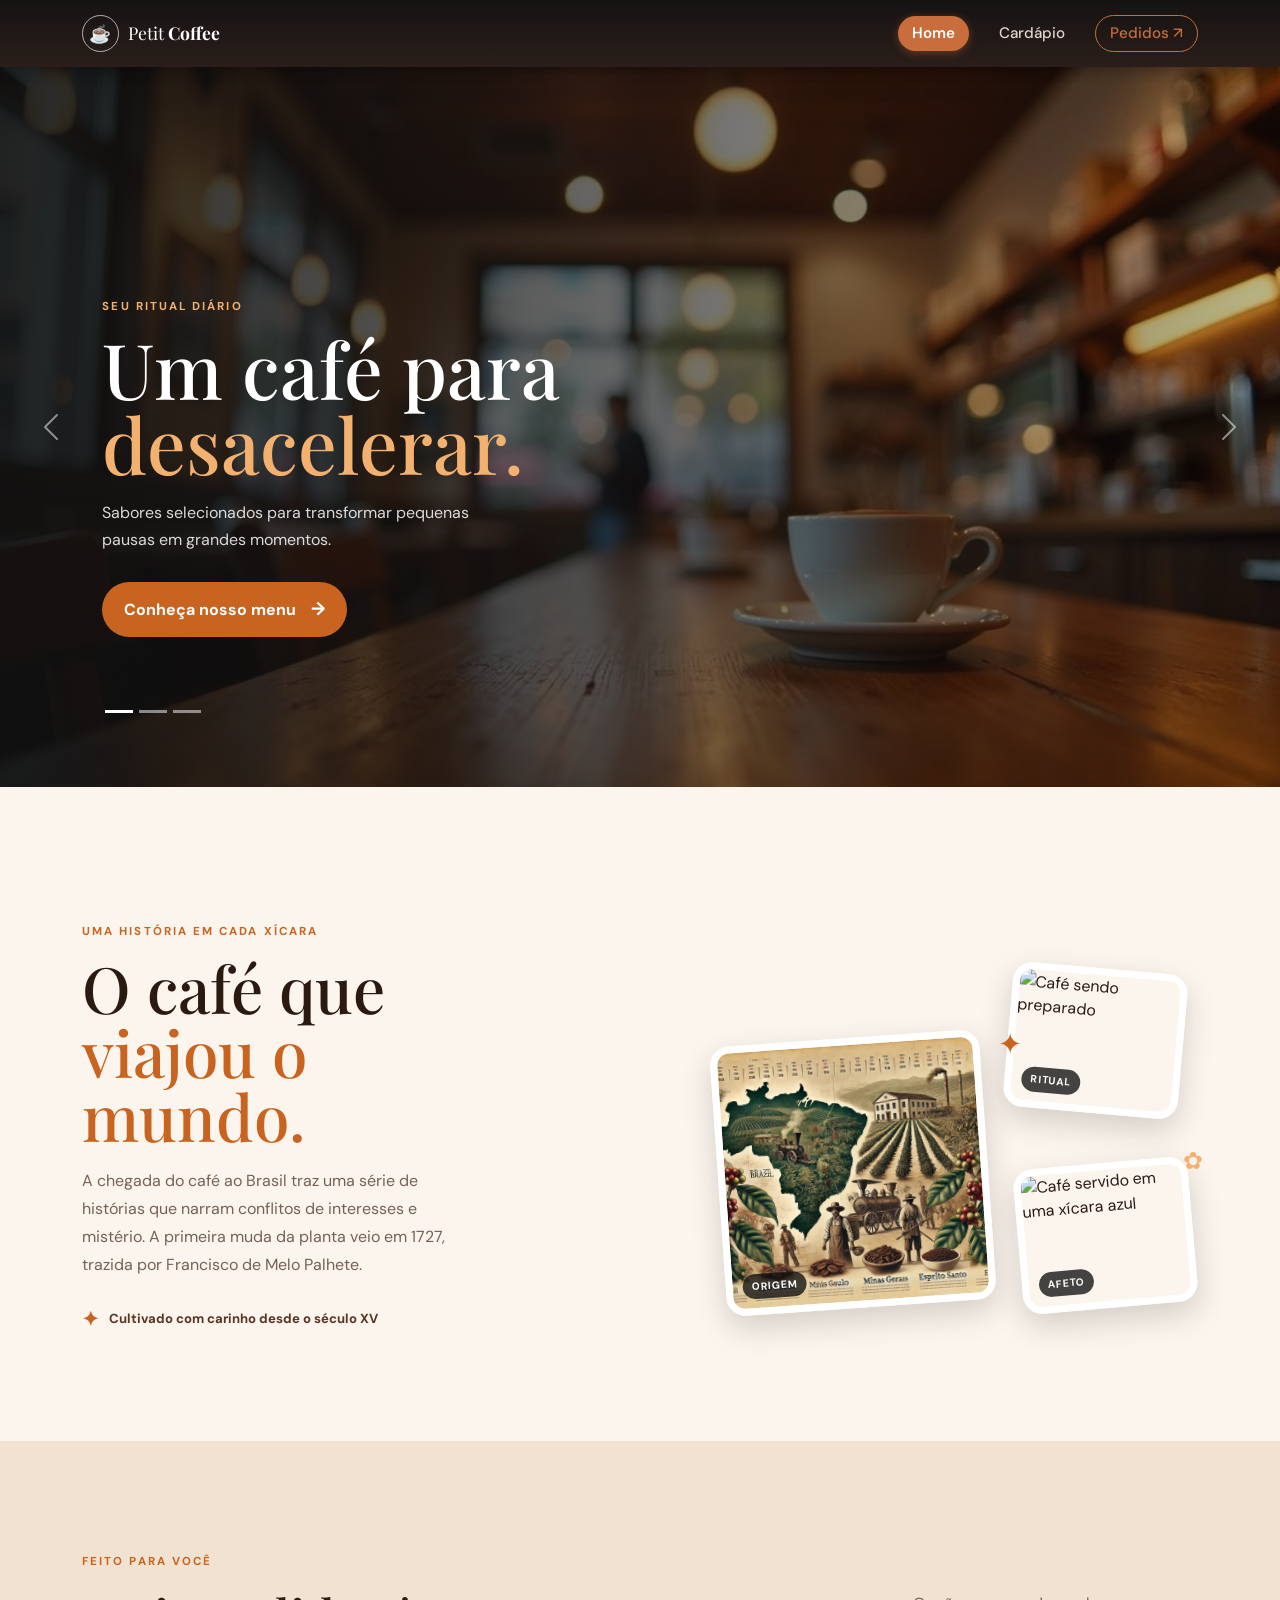
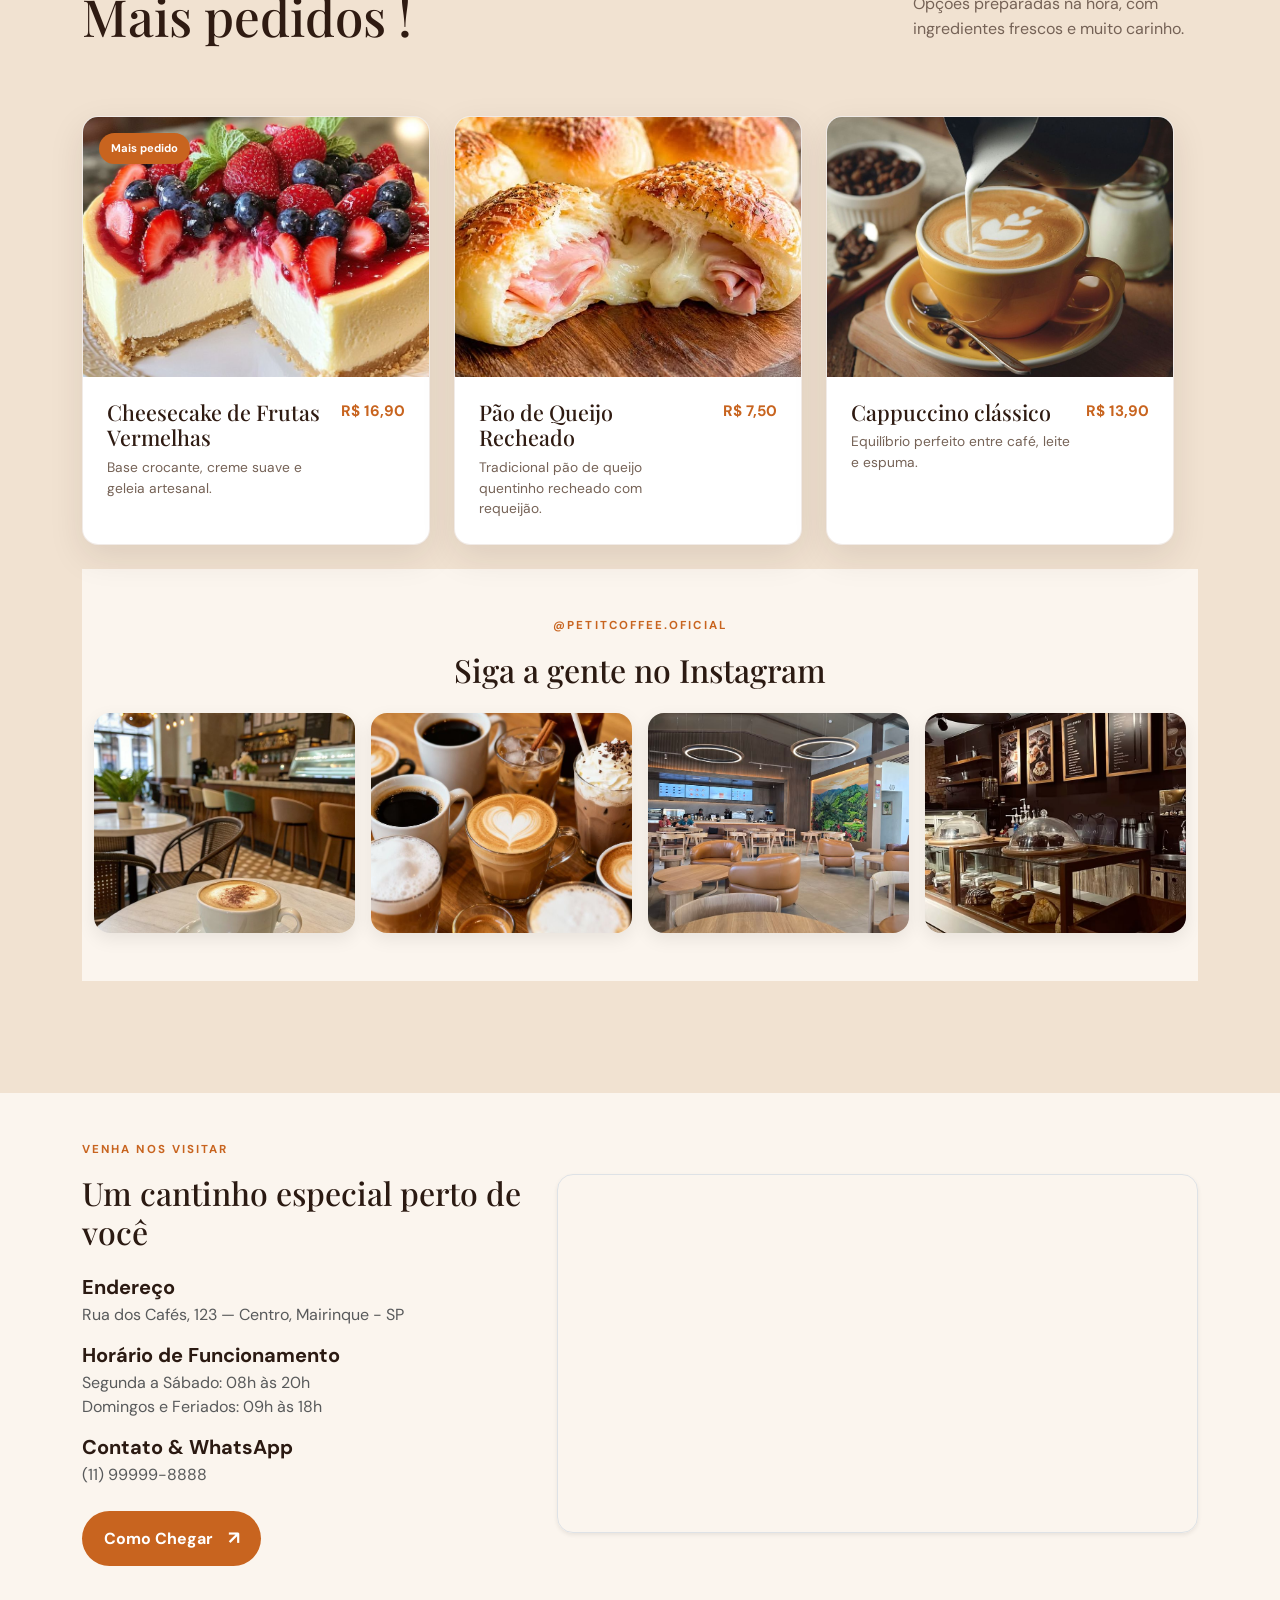
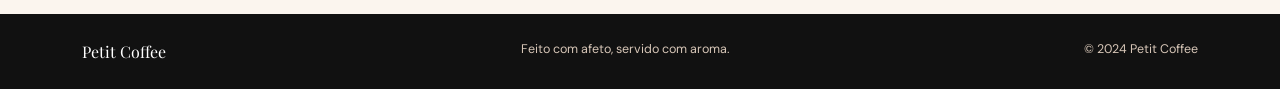
==== src/main/resources/index.html @ 8c077f38 "Initial commit" ====
<!DOCTYPE html>
<html lang="pt-BR">

<head>
    <meta charset="UTF-8">
    <meta name="viewport" content="width=device-width, initial-scale=1.0">
    <meta name="description"
        content="Petit Coffee: cafés especiais, doces artesanais e momentos que aquecem o coração.">
    <title>Petit Coffee</title>

    <link rel="preconnect" href="https://fonts.googleapis.com">
    <link rel="preconnect" href="https://fonts.gstatic.com" crossorigin>
    <link
        href="https://fonts.googleapis.com/css2?family=DM+Sans:wght@400;500;600;700&family=Playfair+Display:wght@600;700&display=swap"
        rel="stylesheet">
    <link href="https://cdn.jsdelivr.net/npm/bootstrap@5.3.8/dist/css/bootstrap.min.css" rel="stylesheet"
        integrity="sha384-sRIl4kxILFvY47J16cr9ZwB07vP4J8+LH7qKQnuqkuIAvNWLzeN8tE5YBujZqJLB" crossorigin="anonymous">
    <link rel="stylesheet" href="./static/css/style.css">
    <link rel="stylesheet" href="./static/css/pedido.css">
</head>

<body>
    <header class="site-header">
        <header class="site-header">
            <nav class="navbar custom-nav" aria-label="Navegação principal">
                <div class="container d-flex align-items-center justify-content-between">
                    <a class="navbar-brand" href="./index.html" aria-label="Petit Coffee - início">
                        <span class="brand-mark">☕</span>
                        <span>Petit <strong>Coffee</strong></span>
                    </a>

                    <ul class="nav-menu d-flex align-items-center gap-2 gap-md-3 mb-0 p-0">
                        <li class="nav-item">
                            <a class="nav-link nav-btn active" href="./index.html">Home</a>
                        </li>
                        <li class="nav-item">
                            <a class="nav-link nav-btn" href="./cardapio.html">Cardápio</a>
                        </li>
                        <li class="nav-item">
                            <a class="nav-link nav-btn order-btn" href="./pedido.html">Pedidos <span
                                    aria-hidden="true">↗</span></a>
                        </li>
                    </ul>
                </div>
            </nav>
        </header>

    </header>
    <div class="collapse navbar-collapse" id="menuPrincipal">
        <ul class="navbar-nav ms-auto align-items-lg-center gap-lg-4">
            <li class="nav-item"><a class="nav-link active" href="#home">Home</a></li>
            <li class="nav-item"><a class="nav-link" href="#produtos">Produtos</a></li>
            <li class="nav-item"><a class="nav-link order-link" href="#pedidos">Pedidos <span
                        aria-hidden="true">↗</span></a></li>
        </ul>
    </div>
    </div>
    </nav>
    </header>


    <main id="home">
        <section class="hero-section" aria-label="Destaques da cafeteria">
            <div id="carouselExampleCaptions" class="carousel slide" data-bs-ride="carousel">
                <div class="carousel-indicators">
                    <button type="button" data-bs-target="#carouselExampleCaptions" data-bs-slide-to="0" class="active"
                        aria-current="true" aria-label="Slide 1"></button>
                    <button type="button" data-bs-target="#carouselExampleCaptions" data-bs-slide-to="1"
                        aria-label="Slide 2"></button>
                    <button type="button" data-bs-target="#carouselExampleCaptions" data-bs-slide-to="2"
                        aria-label="Slide 3"></button>
                </div>
                <div class="carousel-inner">
                    <div class="carousel-item active">
                        <img src="./static/img/cafeteriaa.jpg" class="d-block w-100"
                            alt="Xícara de café sobre uma mesa de madeira">
                        <div class="carousel-caption">
                            <span class="eyebrow">Seu ritual diário</span>
                            <h1>Um café para<br><em>desacelerar.</em></h1>
                            <p>Sabores selecionados para transformar pequenas pausas em grandes momentos.</p>
                            <a href="#produtos" class="btn btn-coffee">Conheça nosso menu <span>→</span></a>
                        </div>
                    </div>
                    <div class="carousel-item">
                        <img src="./static/img/caferia3.jpg" class="d-block w-100"
                            alt="Grãos de café torrados em uma colher">
                        <div class="carousel-caption">
                            <span class="eyebrow">Do grão à xícara</span>
                            <h2>A origem faz<br><em>toda diferença.</em></h2>
                            <p>Grãos especiais torrados com cuidado para revelar aromas e sabores únicos.</p>
                        </div>
                    </div>
                    <div class="carousel-item">
                        <img src="./static/img/wo.jpg" class="d-block w-100"
                            alt="Interior aconchegante de uma cafeteria">
                        <div class="carousel-caption">
                            <span class="eyebrow">Um lugar para ficar</span>
                            <h2>Encontre seu<br><em>novo cantinho.</em></h2>
                            <p>Ambiente acolhedor, café quentinho e boas conversas esperando por você.</p>
                        </div>
                    </div>
                </div>
                <button class="carousel-control-prev" type="button" data-bs-target="#carouselExampleCaptions"
                    data-bs-slide="prev">
                    <span class="carousel-control-prev-icon" aria-hidden="true"></span><span
                        class="visually-hidden">Anterior</span>
                </button>
                <button class="carousel-control-next" type="button" data-bs-target="#carouselExampleCaptions"
                    data-bs-slide="next">
                    <span class="carousel-control-next-icon" aria-hidden="true"></span><span
                        class="visually-hidden">Próximo</span>
                </button>
            </div><br>
        </section>
        <section class="coffee-history" aria-labelledby="history-title">
            <div class="container history-layout">
                <div class="history-copy">
                    <span class="eyebrow brown">Uma história em cada xícara</span>
                    <h2 id="history-title">O café que<br><em>viajou o mundo.</em></h2>
                    <p>
                        A chegada do café ao Brasil traz uma série de histórias que narram conflitos de interesses e
                        mistério. A primeira muda da planta veio em 1727, trazida por Francisco de Melo Palhete.
                    </p>
                    <p class="history-note"><span>✦</span> Cultivado com carinho desde o século XV</p>
                </div>

                <div class="history-gallery" aria-label="Galeria da história do café">
                    <div class="story-photo photo-large">
                        <img src="./static/img/origem.jpg""
                    alt=" Grãos de café e uma xícara" loading="lazy">
                        <span>origem</span>
                    </div>

                    <div class="story-photo photo-small photo-top">
                        <img src="https://images.unsplash.com/photo-1442512595331-e89e73853f31?auto=format&fit=crop&w=500&q=85"
                            alt="Café sendo preparado" loading="lazy">
                        <span>ritual</span>
                    </div>

                    <div class="story-photo photo-small photo-bottom">
                        <img src="https://images.unsplash.com/photo-1509785307050-d4066910ec1e?auto=format&fit=crop&w=500&q=85"
                            alt="Café servido em uma xícara azul" loading="lazy">
                        <span>afeto</span>
                    </div>

                    <span class="gallery-sparkle sparkle-one">✦</span>
                    <span class="gallery-sparkle sparkle-two">✿</span>
                </div>
            </div>
        </section>
        <section class="products-section" id="produtos">
            <div class="container">
                <div class="section-heading">
                    <div><span class="eyebrow brown">Feito para você</span>
                        <h2>Mais pedidos !</h2>
                    </div>
                    <p>Opções preparadas na hora, com ingredientes frescos e muito carinho.</p>
                </div>
                <div class="row g-4">
                    <div class="row g-4">
                        <div class="col-md-4">
                            <article class="coffee-card">
                                <div class="card-image">
                                    <img src="./static/img/Cheesecake de Frutas Vermelhas.jpg"
                                        alt="Cheesecake de Frutas Vermelhas" loading="lazy">
                                    <span class="card-tag">Mais pedido</span>
                                </div>
                                <div class="card-content">
                                    <div>
                                        <h3>Cheesecake de Frutas Vermelhas
                                        </h3>
                                        <p>Base crocante, creme suave e geleia artesanal.</p>
                                    </div>
                                    <strong>R$ 16,90</strong>
                                </div>
                            </article>
                        </div>

                        <div class="col-md-4">
                            <article class="coffee-card">
                                <div class="card-image">
                                    <img src="./static/img/Pão de Queijo Recheado.jpg"
                                        alt="Pão de Queijo Recheado" loading="lazy">
                                </div>
                                <div class="card-content">
                                    <div>
                                        <h3>Pão de Queijo Recheado</h3>
                                        <p>Tradicional pão de queijo quentinho recheado com requeijão.</p>
                                    </div>
                                    <strong>R$ 7,50</strong>
                                </div>
                            </article>
                        </div>

                        <div class="col-md-4">
                            <article class="coffee-card">
                                <div class="card-image">
                                    <img src="./static/img/Latte Petit.jpg" 
                                    alt="Cappuccino com espuma e canela"
                                        loading="lazy">
                                </div>
                                <div class="card-content">
                                    <div>
                                        <h3>Cappuccino clássico</h3>
                                        <p>Equilíbrio perfeito entre café, leite e espuma.</p>
                                    </div>
                                    <strong>R$ 13,90</strong>
                                </div>
                            </article>
                        </div>
                    </div>
                </div><br>

                <section class="insta-gallery py-5">
                    <div class="container text-center">
                        <span class="eyebrow brown">@petitcoffee.oficial</span>
                        <h2 class="mb-4">Siga a gente no Instagram</h2>

                        <div class="row g-3">
                            <div class="col-6 col-md-3">
                                <div class="insta-item">
                                    <img src="./static/img/oi.jpg" alt="Instagram 1" class="img-fluid rounded-3">
                                </div>
                            </div>
                            <div class="col-6 col-md-3">
                                <div class="insta-item">
                                    <img src="./static/img/iio.jpg" alt="Instagram 2" class="img-fluid rounded-3">
                                </div>
                            </div>
                            <div class="col-6 col-md-3">
                                <div class="insta-item">
                                    <img src="./static/img/iiio.jpg" alt="Instagram 3" class="img-fluid rounded-3">
                                </div>
                            </div>
                            <div class="col-6 col-md-3">
                                <div class="insta-item">
                                    <img src="./static/img/ia.jpg" alt="Instagram 4" class="img-fluid rounded-3">
                                </div>
                            </div>
                        </div>
                    </div>
                </section>
            </div>
            </div>
        </section>
        <section class="info-location-section py-5">
            <div class="container">
                <div class="row align-items-center g-4">
                    <div class="col-lg-5">
                        <span class="eyebrow brown">Venha nos visitar</span>
                        <h2 class="mb-4">Um cantinho especial perto de você</h2>

                        <div class="info-item mb-3">
                            <h5 class="mb-1"><strong>Endereço</strong></h5>
                            <p class="text-muted mb-0">Rua dos Cafés, 123 — Centro, Mairinque - SP</p>
                        </div>

                        <div class="info-item mb-3">
                            <h5 class="mb-1"><strong>Horário de Funcionamento</strong></h5>
                            <p class="text-muted mb-0">Segunda a Sábado: 08h às 20h<br>Domingos e Feriados: 09h às 18h
                            </p>
                        </div>

                        <div class="info-item mb-4">
                            <h5 class="mb-1"><strong> Contato & WhatsApp</strong></h5>
                            <p class="text-muted mb-0">(11) 99999-8888</p>
                        </div>

                        <a href="https://maps.google.com" target="_blank" class="btn btn-coffee">Como Chegar
                            <span>↗</span></a>
                    </div>

                    <div class="col-lg-7">
                        <div class="map-container rounded-4 overflow-hidden shadow-sm border">
                            <iframe
                                src="https://www.google.com/maps/embed?pb=!1m18!1m12!1m3!1d3657.075426745912!2d-46.65342658448208!3d-23.565734384681143!2m3!1f0!2f0!3f0!3m2!1i1024!2i768!4f13.1!3m3!1m2!1s0x0%3A0x0!2zMjPCsDMzJzU2LjYiUyA0NsKwMzknMDQuNCJX!5e0!3m2!1spt-BR!2sbr!4v1620000000000!5m2!1spt-BR!2sbr"
                                width="100%" height="350" style="border:0;" allowfullscreen="" loading="lazy">
                            </iframe>
                        </div>
                    </div>
                </div>
            </div>
        </section>
        </div>
        </div>
        </section>
        </div>

        </div>
        </section>
    </main>

    <footer class="site-footer">
        <div class="container"><span class="brand-footer">Petit Coffee</span><span>Feito com afeto, servido com
                aroma.</span><span>© 2024 Petit Coffee</span></div>
    </footer>
    <script src="https://cdn.jsdelivr.net/npm/bootstrap@5.3.8/dist/js/bootstrap.bundle.min.js"
        integrity="sha384-FKyoEForCGlyvwx9Hj09JcYn3nv7wiPVlz7YYwJrWVcXK/BmnVDxM+D2scQbITxI"
        crossorigin="anonymous"></script>
</body>

</html>


<link href="https://cdn.jsdelivr.net/npm/bootstrap@5.3.8/dist/css/bootstrap.min.css" rel="stylesheet"
    integrity="sha384-sRIl4kxILFvY47J16cr9ZwB07vP4J8+LH7qKQnuqkuIAvNWLzeN8tE5YBujZqJLB" crossorigin="anonymous">
<link rel="stylesheet" href="./static/css/style.css">
</head>
</body>

</html>
---- src/main/resources/static/css/style.css ----
:root {
    --brown-950: #21130d;
    --brown-900: #2f1b12;
    --brown-700: #5a3423;
    --brown-500: #8a5a3b;
    --orange-600: #c8641f;
    --orange-500: #df7b2f;
    --orange-300: #f3b16f;
    --beige-100: #fbf5ee;
    --beige-200: #f1e2d1;
    --white: #ffffff;
    --black: #111111;
    --text: #2b1a12;
    --muted: #756256;
}

* { box-sizing: border-box; }
html { scroll-behavior: smooth; }
body { margin: 0; color: var(--text); background: var(--beige-100); font-family: 'DM Sans', sans-serif; }
.site-header { position: absolute; z-index: 10; top: 0; width: 100%; color: var(--white); background: linear-gradient(180deg, rgba(17,17,17,.86), transparent); }
.navbar { padding: 1.25rem 0; }
.navbar-brand { display: flex; align-items: center; gap: .55rem; color: var(--white); font-family: 'Playfair Display', serif; font-size: 1.45rem; text-decoration: none; }
.navbar-brand:hover, .nav-link:hover { color: var(--orange-300); }
.brand-mark { display: grid; place-items: center; width: 2.3rem; height: 2.3rem; border: 1px solid rgba(255,255,255,.65); border-radius: 50%; font-size: 1.1rem; }
.nav-link { color: rgba(255,255,255,.88); font-size: .9rem; font-weight: 600; }
.nav-link.active { color: var(--white); }
.order-link { padding: .65rem 1.15rem !important; border: 1px solid rgba(255,255,255,.7); border-radius: 2rem; }
.order-link:hover { color: var(--white); background: var(--orange-600); border-color: var(--orange-600); }
.navbar-toggler { border-color: rgba(255,255,255,.7); }
.navbar-toggler-icon { filter: invert(1); }

.carousel-item { position: relative; height: min(720px, 88vh); min-height: 570px; overflow: hidden; background: var(--brown-950); }
.carousel-item img, .carousel-video { width: 100%; height: 100%; object-fit: cover; opacity: .7; }
.carousel-video { position: absolute; inset: 0; filter: saturate(.8) contrast(1.08); }
.carousel-item::after { content: ''; position: absolute; z-index: 1; inset: 0; pointer-events: none; background: linear-gradient(90deg, rgba(17,17,17,.88), rgba(17,17,17,.42) 55%, transparent); }
.carousel-caption { z-index: 2; right: auto; bottom: 18%; left: max(8%, calc((100% - 1140px)/2)); max-width: 550px; text-align: left; }
.eyebrow { display: block; margin-bottom: 1rem; color: var(--orange-300); font-size: .72rem; font-weight: 700; letter-spacing: .18em; text-transform: uppercase; }
.eyebrow.brown { color: var(--orange-600); }
h1, h2, h3 { font-family: 'Playfair Display', serif; }
h1, .carousel-caption h2 { margin-bottom: 1.1rem; font-size: clamp(3rem, 6vw, 5.3rem); line-height: .98; }
em { color: var(--orange-300); font-style: normal; }
.carousel-caption p { max-width: 390px; margin-bottom: 1.8rem; color: rgba(255,255,255,.84); font-size: 1rem; line-height: 1.7; }
.btn-coffee, .btn-light { padding: .85rem 1.35rem; border-radius: 2rem; font-weight: 700; }
.btn-coffee { color: var(--white); background: var(--orange-600); border: 0; }
.btn-coffee:hover { color: var(--white); background: var(--brown-700); }
.btn span { margin-left: .7rem; font-size: 1.15rem; }
.carousel-control-prev, .carousel-control-next { z-index: 3; width: 8%; }
.carousel-indicators { z-index: 3; justify-content: flex-start; left: max(8%, calc((100% - 1140px)/2)); bottom: 8%; margin-left: 0; }
.carousel-indicators [data-bs-target] { width: 28px; height: 3px; border: 0; background: var(--white); }

.coffee-history { padding: 7rem 0 5.5rem; color: var(--text); background: var(--beige-100); overflow: hidden; }
.history-layout { display: flex; align-items: center; justify-content: space-between; gap: 5rem; }
.history-copy { max-width: 460px; }
.history-copy h2 { margin: 0 0 1.2rem; font-size: clamp(2.6rem, 5vw, 4.2rem); line-height: 1; }
.history-copy em { color: var(--orange-600); }
.history-copy p { max-width: 400px; color: var(--muted); line-height: 1.75; }
.history-note { display: flex; align-items: center; gap: .6rem; margin-top: 1.4rem !important; color: var(--brown-700) !important; font-size: .82rem; font-weight: 700; }
.history-note span { color: var(--orange-600); font-size: 1.25rem; }
.history-gallery { position: relative; width: 480px; height: 340px; flex: 0 0 480px; }
.story-photo { position: absolute; overflow: hidden; border: 7px solid var(--white); border-radius: 1.2rem; box-shadow: 0 12px 30px rgba(47,27,18,.18); }
.story-photo img { width: 100%; height: 100%; object-fit: cover; transition: transform .4s; }
.story-photo:hover img { transform: scale(1.08); }
.photo-large { left: 0; bottom: 0; width: 270px; height: 270px; transform: rotate(-4deg); }
.photo-small { width: 175px; height: 145px; }
.photo-top { right: 15px; top: 0; transform: rotate(5deg); }
.photo-bottom { right: 5px; bottom: 0; transform: rotate(-5deg); }
.story-photo span { position: absolute; bottom: 9px; left: 10px; padding: .28rem .55rem; color: var(--white); background: rgba(17,17,17,.78); border-radius: 1rem; font-size: .65rem; font-weight: 700; letter-spacing: .08em; text-transform: uppercase; }
.gallery-sparkle { position: absolute; color: var(--orange-600); font-size: 1.8rem; }
.sparkle-one { top: 55px; left: 280px; }.sparkle-two { right: -5px; top: 175px; color: var(--orange-300); font-size: 1.5rem; }

.products-section { padding: 7rem 0; background: var(--beige-200); }
.section-heading { display: flex; align-items: end; justify-content: space-between; gap: 2rem; margin-bottom: 2.8rem; }
.section-heading h2 { margin: 0; color: var(--brown-900); font-size: clamp(2.3rem, 4vw, 3.7rem); }
.section-heading p { max-width: 285px; margin: 0 0 .35rem; color: var(--muted); line-height: 1.6; }
.coffee-card { overflow: hidden; height: 100%; background: var(--white); border: 1px solid rgba(138,90,59,.12); border-radius: 1rem; box-shadow: 0 12px 35px rgba(47,27,18,.1); transition: transform .3s, box-shadow .3s; }
.coffee-card:hover { transform: translateY(-7px); box-shadow: 0 18px 42px rgba(47,27,18,.2); }
.card-image { position: relative; height: 260px; overflow: hidden; }.card-image img { width: 100%; height: 100%; object-fit: cover; transition: transform .5s; }.coffee-card:hover .card-image img { transform: scale(1.06); }
.card-tag { position: absolute; top: 1rem; left: 1rem; padding: .45rem .75rem; color: var(--white); background: var(--orange-600); border-radius: 2rem; font-size: .7rem; font-weight: 700; }
.card-content { display: flex; justify-content: space-between; gap: 1rem; padding: 1.4rem 1.5rem 1.6rem; }.card-content h3 { margin: 0 0 .35rem; color: var(--brown-900); font-size: 1.35rem; }.card-content p { margin: 0; color: var(--muted); font-size: .86rem; line-height: 1.5; }.card-content strong { color: var(--orange-600); white-space: nowrap; font-size: .95rem; }

.order-section { padding: 5rem 0; color: var(--white); background: var(--brown-900); }.order-section .container { display: flex; align-items: center; justify-content: space-between; gap: 2rem; }.order-section h2 { margin: 0; color: var(--white); font-size: clamp(2.2rem, 4vw, 3.7rem); line-height: 1.05; }.order-section .eyebrow { margin-bottom: .7rem; }.order-section em { color: var(--orange-300); }.btn-light { color: var(--white); background: var(--orange-600); border: 0; }.btn-light:hover { color: var(--white); background: var(--brown-500); }
.site-footer { padding: 1.6rem 0; color: #d8c7b8; background: var(--black); font-size: .78rem; }.site-footer .container { display: flex; justify-content: space-between; gap: 1rem; }.brand-footer { color: var(--white); font-family: 'Playfair Display', serif; font-size: 1rem; }

@media (max-width: 767px) {
    .navbar-collapse { padding: 1rem; background: rgba(33,19,13,.97); border-radius: .5rem; }
    .carousel-item { min-height: 650px; }.carousel-caption { right: 8%; bottom: 17%; left: 8%; }
    .coffee-history { padding: 6rem 0 3rem; }.history-layout { display: block; }.history-gallery { width: 100%; height: 300px; margin-top: 3rem; transform: scale(.85); transform-origin: left top; }
    .section-heading, .order-section .container, .site-footer .container { align-items: flex-start; flex-direction: column; }.products-section { padding: 4.5rem 0; }.order-section { padding: 4rem 0; }.site-footer .container { gap: .6rem; }
}
/* --- ESTILOS DAS NOVAS SEÇÕES --- */

/* 1. Depoimentos */
.testimonials-section {
    background-color: var(--beige-100);
}
.testimonial-card {
    background: var(--white);
    padding: 2rem;
    border-radius: 1.2rem;
    box-shadow: 0 10px 25px rgba(47, 27, 18, 0.06);
    border: 1px solid rgba(138, 90, 59, 0.1);
    height: 100%;
    display: flex;
    flex-direction: column;
    justify-content: space-between;
}
.testimonial-card .stars {
    color: var(--orange-500);
    font-size: 1.1rem;
    margin-bottom: 0.8rem;
}
.testimonial-card p {
    color: var(--muted);
    font-style: italic;
    font-size: 0.95rem;
    line-height: 1.6;
}
.client-info strong {
    display: block;
    color: var(--brown-900);
    font-size: 0.95rem;
}
.client-info span {
    font-size: 0.8rem;
    color: var(--muted);
}

/* 2. Benefícios / Ícones */
.feature-icon {
    font-size: 2.2rem;
    display: block;
    margin-bottom: 0.5rem;
}
.feature-item h5 {
    color: var(--brown-900);
    font-size: 1.05rem;
    font-weight: 700;
    margin-bottom: 0.25rem;
}

/* 3. Newsletter */
.newsletter-section {
    background: linear-gradient(135deg, var(--brown-950), var(--brown-900));
}
.newsletter-section .form-control {
    border: none;
    padding-left: 1.5rem;
}
.newsletter-section .form-control:focus {
    box-shadow: 0 0 0 0.25rem rgba(200, 100, 31, 0.3);
}

/* 4. Galeria Instagram */
.insta-gallery {
    background-color: var(--beige-100);
}
.insta-item {
    overflow: hidden;
    border-radius: 1rem;
    box-shadow: 0 6px 18px rgba(0,0,0,0.08);
}
.insta-item img {
    transition: transform 0.4s ease, filter 0.4s ease;
    width: 100%;
    height: 220px;
    object-fit: cover;
}
.insta-item:hover img {
    transform: scale(1.08);
    filter: brightness(0.9);
}
/* Cabeçalho Fixo no Topo */
.site-header {
    position: sticky;
    top: 0;
    z-index: 1000;
    background-color: #2b1e1a; /* Tom escuro aconchegante */
    box-shadow: 0 4px 12px rgba(0, 0, 0, 0.15);
}

.custom-nav {
    padding: 10px 0;
}

.navbar-brand {
    color: #fff;
    font-size: 1.1rem;
    text-decoration: none;
}

/* Lista de Links */
.nav-menu {
    list-style: none;
}

/* Estilo dos Botões de Navegação */
.nav-btn {
    color: #e0d5ce !important;
    font-size: 0.95rem;
    font-weight: 500;
    padding: 6px 14px !important;
    border-radius: 20px;
    transition: all 0.3s ease;
    text-decoration: none;
    white-space: nowrap; /* Evita que o texto quebre em duas linhas */
}

/* Efeito ao passar o mouse */
.nav-btn:hover {
    color: #ffffff !important;
    background-color: rgba(255, 255, 255, 0.1);
}

/* Cor do Botão Ativo (Clicado) */
.nav-btn.active {
    color: #ffffff !important;
    background-color: #c86d3b !important; /* Destaque em Laranja/Terracota */
    font-weight: 600;
    box-shadow: 0 2px 8px rgba(200, 109, 59, 0.4);
}

/* Estilo diferenciado para Pedidos */
.order-btn {
    border: 1px solid #c86d3b;
    color: #c86d3b !important;
}

.order-btn:hover,
.order-btn.active {
    background-color: #c86d3b !important;
    color: #ffffff !important;
}
/* --- SEÇÃO DE DIFERENCIAIS / FEATURES --- */

.features-section {
    background-color: var(--white);
    padding: 3rem 0;
    border-color: var(--beige-200) !important;
}

.feature-item {
    padding: 1.25rem 1rem;
    border-radius: 1rem;
    transition: transform 0.3s ease, background-color 0.3s ease;
}
---- src/main/resources/static/css/pedido.css ----
:root {
    --brown-950: #21130d;
    --brown-900: #2f1b12;
    --brown-700: #5a3423;
    --brown-500: #8a5a3b;
    --orange-600: #c8641f;
    --orange-500: #df7b2f;
    --orange-300: #f3b16f;
    --beige-100: #fbf5ee;
    --beige-200: #f1e2d1;
    --white: #ffffff;
    --black: #111111;
    --text: #2b1a12;
    --muted: #756256;
    --border: #e4d4c4;
}

* { box-sizing: border-box; }
html { scroll-behavior: smooth; }
body { margin: 0; color: var(--text); background: var(--beige-100); font-family: 'DM Sans', sans-serif; }
.pedido-header { width: 100%; padding: 1.1rem 0; color: var(--white); background: var(--brown-950); }
.header-container, .pedido-container, .footer-container { width: min(1140px, calc(100% - 2rem)); margin: 0 auto; }
.header-container { display: flex; align-items: center; justify-content: space-between; gap: 1rem; }
.brand { display: flex; align-items: center; gap: .6rem; color: var(--white); font-family: 'Playfair Display', serif; font-size: 1.45rem; text-decoration: none; }.brand:hover { color: var(--orange-300); }
.brand-icon { display: grid; place-items: center; width: 2.35rem; height: 2.35rem; border: 1px solid rgba(255,255,255,.65); border-radius: 50%; font-size: 1.1rem; }
.back-link { color: #f1dfcc; font-size: .88rem; font-weight: 600; text-decoration: none; }.back-link:hover { color: var(--orange-300); }
.pedido-page { padding: 5rem 0 6rem; background: radial-gradient(circle at 8% 15%, rgba(223,123,47,.1), transparent 25rem), var(--beige-100); }
.pedido-container { display: grid; grid-template-columns: minmax(260px,.78fr) minmax(450px,1.22fr); align-items: start; gap: 5rem; }
.pedido-intro { position: sticky; top: 2rem; padding-top: 2rem; }.eyebrow { display: block; margin-bottom: 1rem; color: var(--orange-600); font-size: .72rem; font-weight: 700; letter-spacing: .18em; text-transform: uppercase; }
.pedido-intro h1 { margin: 0; color: var(--brown-950); font-family: 'Playfair Display', serif; font-size: clamp(2.7rem,5vw,4.8rem); line-height: .98; }.pedido-intro h1 em { color: var(--orange-600); font-style: normal; }
.pedido-intro > p { max-width: 390px; margin: 1.5rem 0 2rem; color: var(--muted); font-size: 1rem; line-height: 1.75; }
.intro-benefits { display: grid; gap: 1.15rem; }.benefit-item { display: flex; align-items: center; gap: .9rem; }.benefit-icon { display: grid; flex: 0 0 auto; place-items: center; width: 2.8rem; height: 2.8rem; color: var(--orange-600); background: var(--white); border: 1px solid var(--border); border-radius: .8rem; font-size: 1.2rem; box-shadow: 0 6px 18px rgba(47,27,18,.08); }.benefit-item strong,.benefit-item small { display: block; }.benefit-item strong { margin-bottom: .15rem; font-size: .9rem; }.benefit-item small { color: var(--muted); font-size: .78rem; }
.pedido-form { padding: 2.2rem; background: var(--white); border: 1px solid var(--border); border-radius: 1.3rem; box-shadow: 0 18px 50px rgba(47,27,18,.12); }.form-header { display: flex; align-items: flex-start; gap: .9rem; margin-bottom: 1.5rem; }.form-number { display: grid; flex: 0 0 auto; place-items: center; width: 2.15rem; height: 2.15rem; color: var(--white); background: var(--orange-600); border-radius: 50%; font-size: .75rem; font-weight: 700; }.form-header h2 { margin: .1rem 0 .2rem; color: var(--brown-950); font-family: 'Playfair Display',serif; font-size: 1.45rem; }.form-header p { margin: 0; color: var(--muted); font-size: .83rem; }
.form-grid { display: grid; grid-template-columns: repeat(2,minmax(0,1fr)); gap: 1rem; }.form-group { display: flex; flex-direction: column; gap: .45rem; }.full-width { grid-column: 1/-1; }.form-group label { color: var(--brown-700); font-size: .82rem; font-weight: 700; }.form-group input,.form-group select,.form-group textarea { width: 100%; padding: .85rem .95rem; color: var(--text); background: #fffdfa; border: 1px solid var(--border); border-radius: .65rem; font: inherit; font-size: .88rem; outline: none; transition: border-color .2s,box-shadow .2s,background .2s; }.form-group textarea { min-height: 100px; resize: vertical; }.form-group input::placeholder,.form-group textarea::placeholder { color: #aa9585; }.form-group input:focus,.form-group select:focus,.form-group textarea:focus { background: var(--white); border-color: var(--orange-600); box-shadow: 0 0 0 3px rgba(200,100,31,.14); }
.form-divider { height: 1px; margin: 2.2rem 0; background: var(--border); }.terms-checkbox { display: flex; align-items: flex-start; gap: .65rem; margin-top: 1.6rem; color: var(--muted); font-size: .78rem; line-height: 1.5; cursor: pointer; }.terms-checkbox input { width: 1rem; height: 1rem; margin-top: .15rem; accent-color: var(--orange-600); }
.submit-button { display: flex; align-items: center; justify-content: center; width: 100%; gap: .8rem; margin-top: 1.4rem; padding: 1rem 1.2rem; color: var(--white); background: linear-gradient(135deg,var(--orange-600),var(--brown-700)); border: 0; border-radius: 2rem; font: inherit; font-weight: 700; cursor: pointer; transition: transform .2s,box-shadow .2s,background .2s; }.submit-button span { font-size: 1.2rem; transition: transform .2s; }.submit-button:hover { background: linear-gradient(135deg,var(--brown-700),var(--brown-950)); box-shadow: 0 12px 25px rgba(90,52,35,.25); transform: translateY(-2px); }.submit-button:hover span { transform: translateX(4px); }.form-notice { margin: 1rem 0 0; color: #947e6d; font-size: .73rem; line-height: 1.5; text-align: center; }
.pedido-footer { padding: 1.5rem 0; color: #dbcbbb; background: var(--black); font-size: .78rem; }.footer-container { display: flex; align-items: center; justify-content: space-between; gap: 1rem; }.footer-brand { color: var(--white); font-family: 'Playfair Display',serif; font-size: 1rem; }
@media (max-width:900px) { .pedido-container { grid-template-columns: 1fr; gap: 2.5rem; }.pedido-intro { position: static; padding-top: 0; }.pedido-intro > p { max-width: 600px; }.intro-benefits { grid-template-columns: repeat(3,1fr); }.benefit-item { align-items: flex-start; flex-direction: column; gap: .55rem; } }
@media (max-width:600px) { .pedido-page { padding: 3.5rem 0 4rem; }.header-container { align-items: flex-start; flex-direction: column; }.back-link { font-size: .8rem; }.pedido-intro h1 { font-size: 3rem; }.intro-benefits { grid-template-columns: 1fr; }.benefit-item { align-items: center; flex-direction: row; }.pedido-form { padding: 1.3rem; border-radius: 1rem; }.form-grid { grid-template-columns: 1fr; }.full-width { grid-column: auto; }.footer-container { align-items: flex-start; flex-direction: column; gap: .65rem; } }
---- src/main/resources/static/css/style.css ----
:root {
    --brown-950: #21130d;
    --brown-900: #2f1b12;
    --brown-700: #5a3423;
    --brown-500: #8a5a3b;
    --orange-600: #c8641f;
    --orange-500: #df7b2f;
    --orange-300: #f3b16f;
    --beige-100: #fbf5ee;
    --beige-200: #f1e2d1;
    --white: #ffffff;
    --black: #111111;
    --text: #2b1a12;
    --muted: #756256;
}

* { box-sizing: border-box; }
html { scroll-behavior: smooth; }
body { margin: 0; color: var(--text); background: var(--beige-100); font-family: 'DM Sans', sans-serif; }
.site-header { position: absolute; z-index: 10; top: 0; width: 100%; color: var(--white); background: linear-gradient(180deg, rgba(17,17,17,.86), transparent); }
.navbar { padding: 1.25rem 0; }
.navbar-brand { display: flex; align-items: center; gap: .55rem; color: var(--white); font-family: 'Playfair Display', serif; font-size: 1.45rem; text-decoration: none; }
.navbar-brand:hover, .nav-link:hover { color: var(--orange-300); }
.brand-mark { display: grid; place-items: center; width: 2.3rem; height: 2.3rem; border: 1px solid rgba(255,255,255,.65); border-radius: 50%; font-size: 1.1rem; }
.nav-link { color: rgba(255,255,255,.88); font-size: .9rem; font-weight: 600; }
.nav-link.active { color: var(--white); }
.order-link { padding: .65rem 1.15rem !important; border: 1px solid rgba(255,255,255,.7); border-radius: 2rem; }
.order-link:hover { color: var(--white); background: var(--orange-600); border-color: var(--orange-600); }
.navbar-toggler { border-color: rgba(255,255,255,.7); }
.navbar-toggler-icon { filter: invert(1); }

.carousel-item { position: relative; height: min(720px, 88vh); min-height: 570px; overflow: hidden; background: var(--brown-950); }
.carousel-item img, .carousel-video { width: 100%; height: 100%; object-fit: cover; opacity: .7; }
.carousel-video { position: absolute; inset: 0; filter: saturate(.8) contrast(1.08); }
.carousel-item::after { content: ''; position: absolute; z-index: 1; inset: 0; pointer-events: none; background: linear-gradient(90deg, rgba(17,17,17,.88), rgba(17,17,17,.42) 55%, transparent); }
.carousel-caption { z-index: 2; right: auto; bottom: 18%; left: max(8%, calc((100% - 1140px)/2)); max-width: 550px; text-align: left; }
.eyebrow { display: block; margin-bottom: 1rem; color: var(--orange-300); font-size: .72rem; font-weight: 700; letter-spacing: .18em; text-transform: uppercase; }
.eyebrow.brown { color: var(--orange-600); }
h1, h2, h3 { font-family: 'Playfair Display', serif; }
h1, .carousel-caption h2 { margin-bottom: 1.1rem; font-size: clamp(3rem, 6vw, 5.3rem); line-height: .98; }
em { color: var(--orange-300); font-style: normal; }
.carousel-caption p { max-width: 390px; margin-bottom: 1.8rem; color: rgba(255,255,255,.84); font-size: 1rem; line-height: 1.7; }
.btn-coffee, .btn-light { padding: .85rem 1.35rem; border-radius: 2rem; font-weight: 700; }
.btn-coffee { color: var(--white); background: var(--orange-600); border: 0; }
.btn-coffee:hover { color: var(--white); background: var(--brown-700); }
.btn span { margin-left: .7rem; font-size: 1.15rem; }
.carousel-control-prev, .carousel-control-next { z-index: 3; width: 8%; }
.carousel-indicators { z-index: 3; justify-content: flex-start; left: max(8%, calc((100% - 1140px)/2)); bottom: 8%; margin-left: 0; }
.carousel-indicators [data-bs-target] { width: 28px; height: 3px; border: 0; background: var(--white); }

.coffee-history { padding: 7rem 0 5.5rem; color: var(--text); background: var(--beige-100); overflow: hidden; }
.history-layout { display: flex; align-items: center; justify-content: space-between; gap: 5rem; }
.history-copy { max-width: 460px; }
.history-copy h2 { margin: 0 0 1.2rem; font-size: clamp(2.6rem, 5vw, 4.2rem); line-height: 1; }
.history-copy em { color: var(--orange-600); }
.history-copy p { max-width: 400px; color: var(--muted); line-height: 1.75; }
.history-note { display: flex; align-items: center; gap: .6rem; margin-top: 1.4rem !important; color: var(--brown-700) !important; font-size: .82rem; font-weight: 700; }
.history-note span { color: var(--orange-600); font-size: 1.25rem; }
.history-gallery { position: relative; width: 480px; height: 340px; flex: 0 0 480px; }
.story-photo { position: absolute; overflow: hidden; border: 7px solid var(--white); border-radius: 1.2rem; box-shadow: 0 12px 30px rgba(47,27,18,.18); }
.story-photo img { width: 100%; height: 100%; object-fit: cover; transition: transform .4s; }
.story-photo:hover img { transform: scale(1.08); }
.photo-large { left: 0; bottom: 0; width: 270px; height: 270px; transform: rotate(-4deg); }
.photo-small { width: 175px; height: 145px; }
.photo-top { right: 15px; top: 0; transform: rotate(5deg); }
.photo-bottom { right: 5px; bottom: 0; transform: rotate(-5deg); }
.story-photo span { position: absolute; bottom: 9px; left: 10px; padding: .28rem .55rem; color: var(--white); background: rgba(17,17,17,.78); border-radius: 1rem; font-size: .65rem; font-weight: 700; letter-spacing: .08em; text-transform: uppercase; }
.gallery-sparkle { position: absolute; color: var(--orange-600); font-size: 1.8rem; }
.sparkle-one { top: 55px; left: 280px; }.sparkle-two { right: -5px; top: 175px; color: var(--orange-300); font-size: 1.5rem; }

.products-section { padding: 7rem 0; background: var(--beige-200); }
.section-heading { display: flex; align-items: end; justify-content: space-between; gap: 2rem; margin-bottom: 2.8rem; }
.section-heading h2 { margin: 0; color: var(--brown-900); font-size: clamp(2.3rem, 4vw, 3.7rem); }
.section-heading p { max-width: 285px; margin: 0 0 .35rem; color: var(--muted); line-height: 1.6; }
.coffee-card { overflow: hidden; height: 100%; background: var(--white); border: 1px solid rgba(138,90,59,.12); border-radius: 1rem; box-shadow: 0 12px 35px rgba(47,27,18,.1); transition: transform .3s, box-shadow .3s; }
.coffee-card:hover { transform: translateY(-7px); box-shadow: 0 18px 42px rgba(47,27,18,.2); }
.card-image { position: relative; height: 260px; overflow: hidden; }.card-image img { width: 100%; height: 100%; object-fit: cover; transition: transform .5s; }.coffee-card:hover .card-image img { transform: scale(1.06); }
.card-tag { position: absolute; top: 1rem; left: 1rem; padding: .45rem .75rem; color: var(--white); background: var(--orange-600); border-radius: 2rem; font-size: .7rem; font-weight: 700; }
.card-content { display: flex; justify-content: space-between; gap: 1rem; padding: 1.4rem 1.5rem 1.6rem; }.card-content h3 { margin: 0 0 .35rem; color: var(--brown-900); font-size: 1.35rem; }.card-content p { margin: 0; color: var(--muted); font-size: .86rem; line-height: 1.5; }.card-content strong { color: var(--orange-600); white-space: nowrap; font-size: .95rem; }

.order-section { padding: 5rem 0; color: var(--white); background: var(--brown-900); }.order-section .container { display: flex; align-items: center; justify-content: space-between; gap: 2rem; }.order-section h2 { margin: 0; color: var(--white); font-size: clamp(2.2rem, 4vw, 3.7rem); line-height: 1.05; }.order-section .eyebrow { margin-bottom: .7rem; }.order-section em { color: var(--orange-300); }.btn-light { color: var(--white); background: var(--orange-600); border: 0; }.btn-light:hover { color: var(--white); background: var(--brown-500); }
.site-footer { padding: 1.6rem 0; color: #d8c7b8; background: var(--black); font-size: .78rem; }.site-footer .container { display: flex; justify-content: space-between; gap: 1rem; }.brand-footer { color: var(--white); font-family: 'Playfair Display', serif; font-size: 1rem; }

@media (max-width: 767px) {
    .navbar-collapse { padding: 1rem; background: rgba(33,19,13,.97); border-radius: .5rem; }
    .carousel-item { min-height: 650px; }.carousel-caption { right: 8%; bottom: 17%; left: 8%; }
    .coffee-history { padding: 6rem 0 3rem; }.history-layout { display: block; }.history-gallery { width: 100%; height: 300px; margin-top: 3rem; transform: scale(.85); transform-origin: left top; }
    .section-heading, .order-section .container, .site-footer .container { align-items: flex-start; flex-direction: column; }.products-section { padding: 4.5rem 0; }.order-section { padding: 4rem 0; }.site-footer .container { gap: .6rem; }
}
/* --- ESTILOS DAS NOVAS SEÇÕES --- */

/* 1. Depoimentos */
.testimonials-section {
    background-color: var(--beige-100);
}
.testimonial-card {
    background: var(--white);
    padding: 2rem;
    border-radius: 1.2rem;
    box-shadow: 0 10px 25px rgba(47, 27, 18, 0.06);
    border: 1px solid rgba(138, 90, 59, 0.1);
    height: 100%;
    display: flex;
    flex-direction: column;
    justify-content: space-between;
}
.testimonial-card .stars {
    color: var(--orange-500);
    font-size: 1.1rem;
    margin-bottom: 0.8rem;
}
.testimonial-card p {
    color: var(--muted);
    font-style: italic;
    font-size: 0.95rem;
    line-height: 1.6;
}
.client-info strong {
    display: block;
    color: var(--brown-900);
    font-size: 0.95rem;
}
.client-info span {
    font-size: 0.8rem;
    color: var(--muted);
}

/* 2. Benefícios / Ícones */
.feature-icon {
    font-size: 2.2rem;
    display: block;
    margin-bottom: 0.5rem;
}
.feature-item h5 {
    color: var(--brown-900);
    font-size: 1.05rem;
    font-weight: 700;
    margin-bottom: 0.25rem;
}

/* 3. Newsletter */
.newsletter-section {
    background: linear-gradient(135deg, var(--brown-950), var(--brown-900));
}
.newsletter-section .form-control {
    border: none;
    padding-left: 1.5rem;
}
.newsletter-section .form-control:focus {
    box-shadow: 0 0 0 0.25rem rgba(200, 100, 31, 0.3);
}

/* 4. Galeria Instagram */
.insta-gallery {
    background-color: var(--beige-100);
}
.insta-item {
    overflow: hidden;
    border-radius: 1rem;
    box-shadow: 0 6px 18px rgba(0,0,0,0.08);
}
.insta-item img {
    transition: transform 0.4s ease, filter 0.4s ease;
    width: 100%;
    height: 220px;
    object-fit: cover;
}
.insta-item:hover img {
    transform: scale(1.08);
    filter: brightness(0.9);
}
/* Cabeçalho Fixo no Topo */
.site-header {
    position: sticky;
    top: 0;
    z-index: 1000;
    background-color: #2b1e1a; /* Tom escuro aconchegante */
    box-shadow: 0 4px 12px rgba(0, 0, 0, 0.15);
}

.custom-nav {
    padding: 10px 0;
}

.navbar-brand {
    color: #fff;
    font-size: 1.1rem;
    text-decoration: none;
}

/* Lista de Links */
.nav-menu {
    list-style: none;
}

/* Estilo dos Botões de Navegação */
.nav-btn {
    color: #e0d5ce !important;
    font-size: 0.95rem;
    font-weight: 500;
    padding: 6px 14px !important;
    border-radius: 20px;
    transition: all 0.3s ease;
    text-decoration: none;
    white-space: nowrap; /* Evita que o texto quebre em duas linhas */
}

/* Efeito ao passar o mouse */
.nav-btn:hover {
    color: #ffffff !important;
    background-color: rgba(255, 255, 255, 0.1);
}

/* Cor do Botão Ativo (Clicado) */
.nav-btn.active {
    color: #ffffff !important;
    background-color: #c86d3b !important; /* Destaque em Laranja/Terracota */
    font-weight: 600;
    box-shadow: 0 2px 8px rgba(200, 109, 59, 0.4);
}

/* Estilo diferenciado para Pedidos */
.order-btn {
    border: 1px solid #c86d3b;
    color: #c86d3b !important;
}

.order-btn:hover,
.order-btn.active {
    background-color: #c86d3b !important;
    color: #ffffff !important;
}
/* --- SEÇÃO DE DIFERENCIAIS / FEATURES --- */

.features-section {
    background-color: var(--white);
    padding: 3rem 0;
    border-color: var(--beige-200) !important;
}

.feature-item {
    padding: 1.25rem 1rem;
    border-radius: 1rem;
    transition: transform 0.3s ease, background-color 0.3s ease;
}
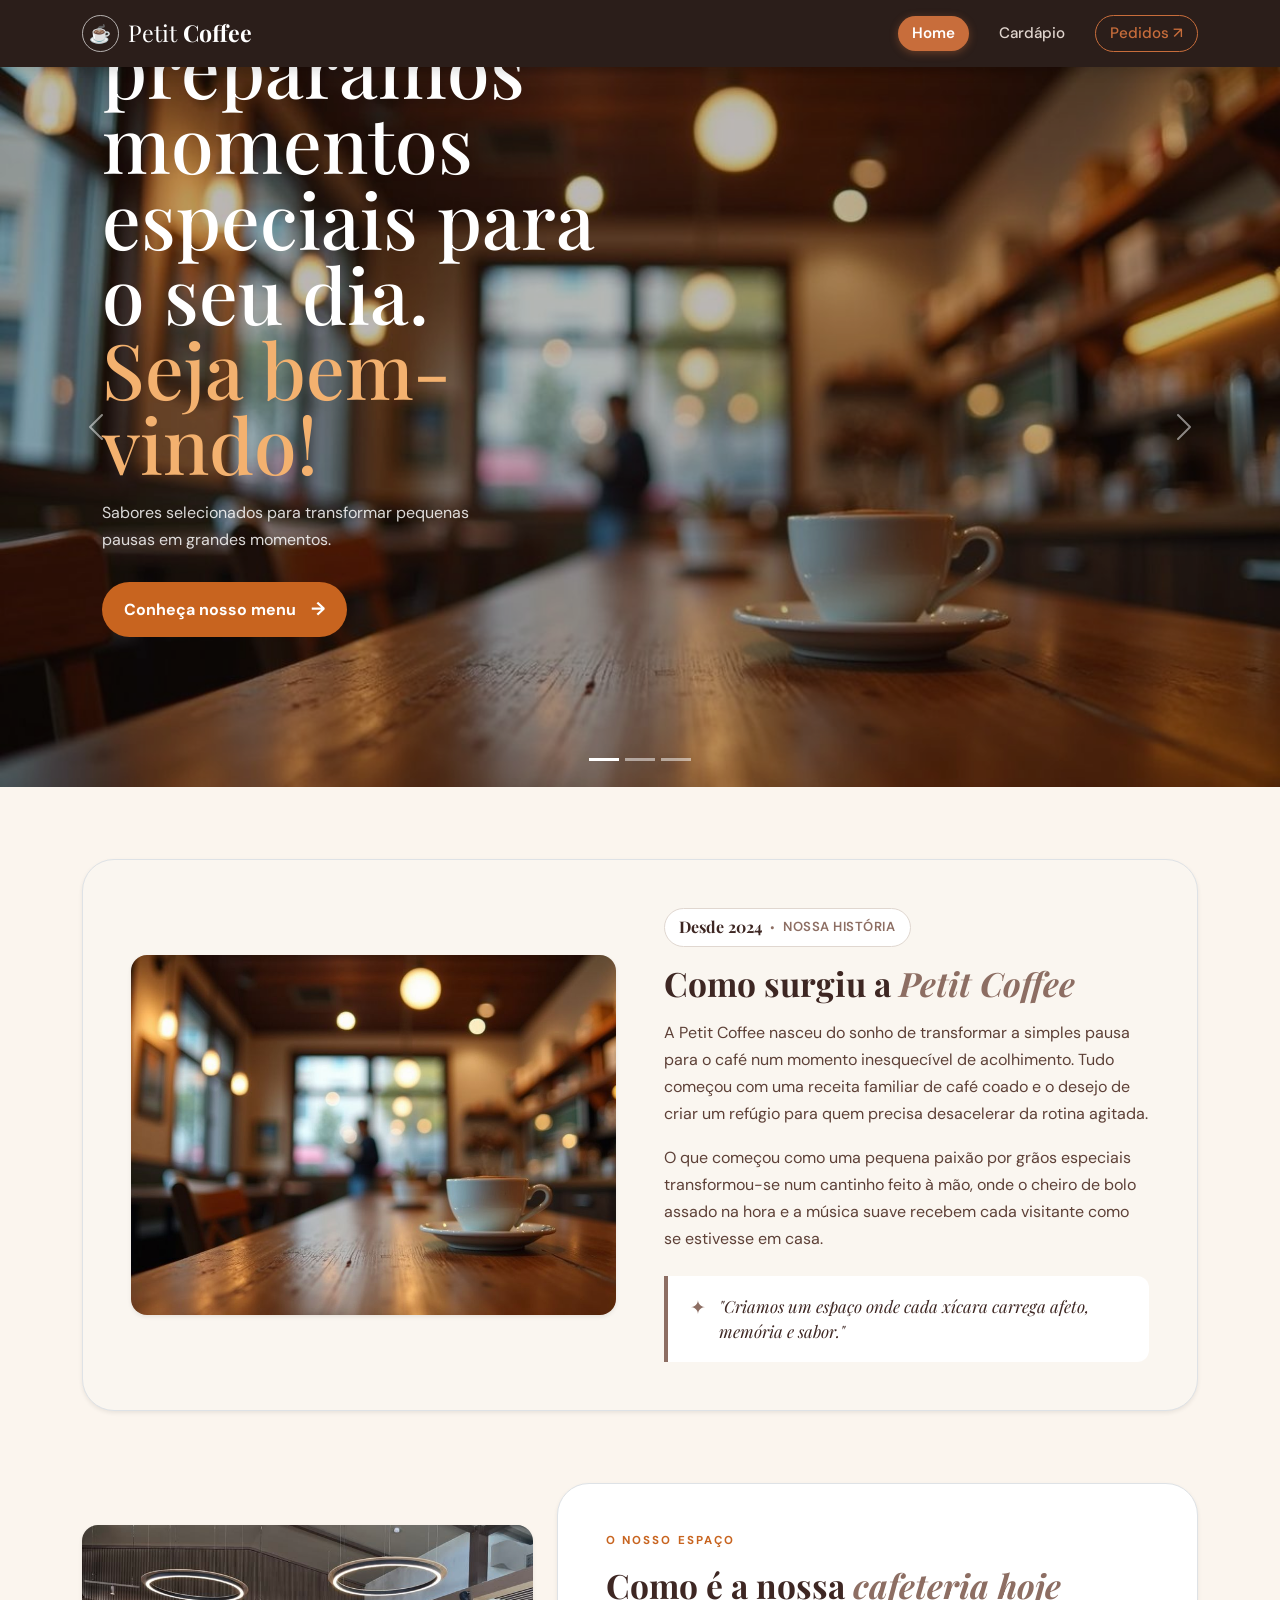
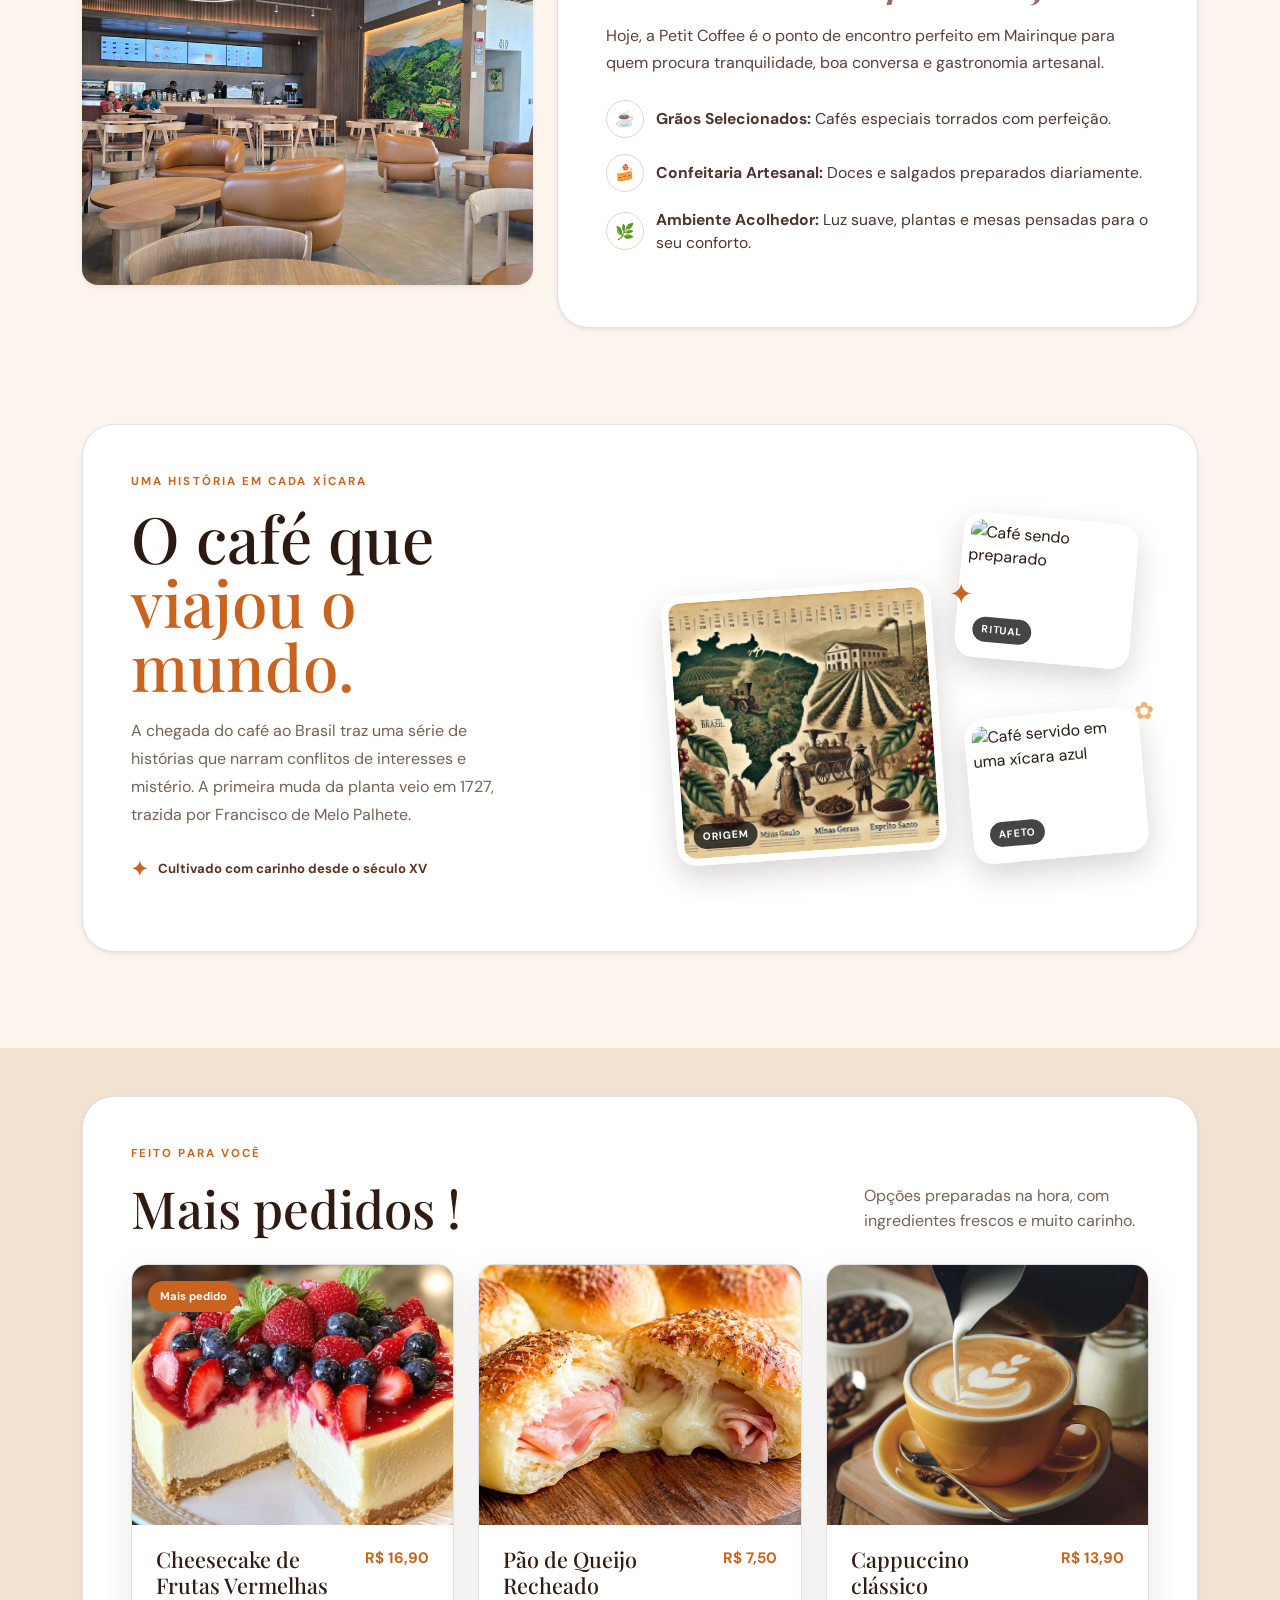
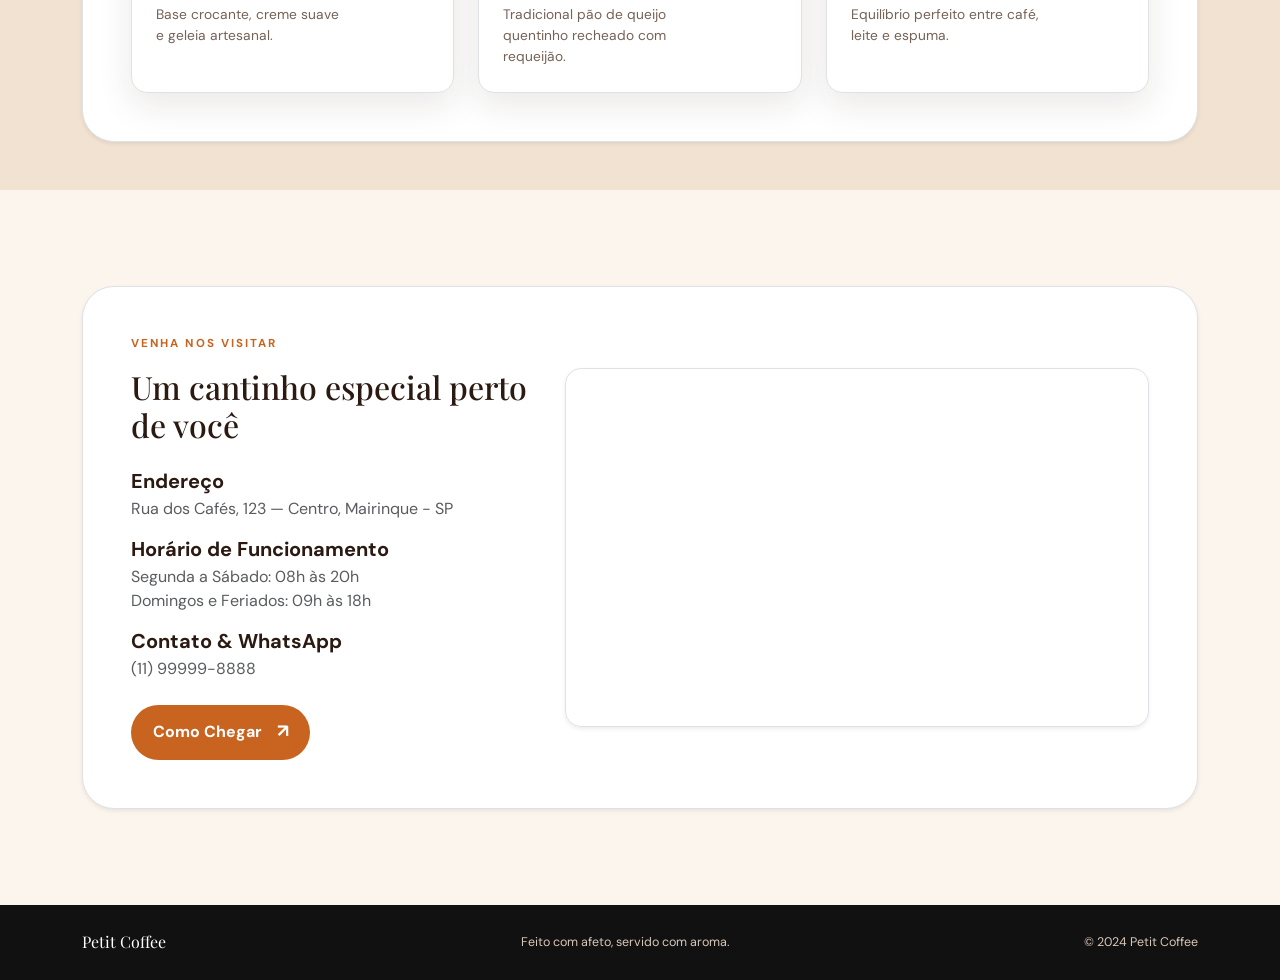
==== commit 5e5ac529: "att" ====
--- a/src/main/resources/index.html
+++ b/src/main/resources/index.html
@@ -4,32 +4,34 @@
 <head>
     <meta charset="UTF-8">
     <meta name="viewport" content="width=device-width, initial-scale=1.0">
-    <meta name="description"
-        content="Petit Coffee: cafés especiais, doces artesanais e momentos que aquecem o coração.">
+    <meta name="description" content="Petit Coffee: cafés especiais, doces artesanais e momentos que aquecem o coração.">
     <title>Petit Coffee</title>
 
     <link rel="preconnect" href="https://fonts.googleapis.com">
     <link rel="preconnect" href="https://fonts.gstatic.com" crossorigin>
-    <link
-        href="https://fonts.googleapis.com/css2?family=DM+Sans:wght@400;500;600;700&family=Playfair+Display:wght@600;700&display=swap"
-        rel="stylesheet">
-    <link href="https://cdn.jsdelivr.net/npm/bootstrap@5.3.8/dist/css/bootstrap.min.css" rel="stylesheet"
-        integrity="sha384-sRIl4kxILFvY47J16cr9ZwB07vP4J8+LH7qKQnuqkuIAvNWLzeN8tE5YBujZqJLB" crossorigin="anonymous">
+    <link href="https://fonts.googleapis.com/css2?family=DM+Sans:wght@400;500;600;700&family=Playfair+Display:ital,wght@0,600;0,700;1,600&display=swap" rel="stylesheet">
+    
+    <link href="https://cdn.jsdelivr.net/npm/bootstrap@5.3.8/dist/css/bootstrap.min.css" rel="stylesheet">
     <link rel="stylesheet" href="./static/css/style.css">
     <link rel="stylesheet" href="./static/css/pedido.css">
 </head>
 
 <body>
+    <!-- Cabeçalho -->
     <header class="site-header">
-        <header class="site-header">
-            <nav class="navbar custom-nav" aria-label="Navegação principal">
-                <div class="container d-flex align-items-center justify-content-between">
-                    <a class="navbar-brand" href="./index.html" aria-label="Petit Coffee - início">
-                        <span class="brand-mark">☕</span>
-                        <span>Petit <strong>Coffee</strong></span>
-                    </a>
-
-                    <ul class="nav-menu d-flex align-items-center gap-2 gap-md-3 mb-0 p-0">
+        <nav class="navbar custom-nav navbar-expand-lg" aria-label="Navegação principal">
+            <div class="container d-flex align-items-center justify-content-between">
+                <a class="navbar-brand" href="./index.html" aria-label="Petit Coffee - início">
+                    <span class="brand-mark">☕</span>
+                    <span>Petit <strong>Coffee</strong></span>
+                </a>
+
+                <button class="navbar-toggler" type="button" data-bs-toggle="collapse" data-bs-target="#menuPrincipal" aria-controls="menuPrincipal" aria-expanded="false" aria-label="Alternar navegação">
+                    <span class="navbar-toggler-icon"></span>
+                </button>
+
+                <div class="collapse navbar-collapse justify-content-end" id="menuPrincipal">
+                    <ul class="nav-menu d-flex align-items-center gap-2 gap-md-3 mb-0 p-0 navbar-nav">
                         <li class="nav-item">
                             <a class="nav-link nav-btn active" href="./index.html">Home</a>
                         </li>
@@ -37,138 +39,194 @@
                             <a class="nav-link nav-btn" href="./cardapio.html">Cardápio</a>
                         </li>
                         <li class="nav-item">
-                            <a class="nav-link nav-btn order-btn" href="./pedido.html">Pedidos <span
-                                    aria-hidden="true">↗</span></a>
+                            <a class="nav-link nav-btn order-btn" href="./pedido.html">Pedidos <span aria-hidden="true">↗</span></a>
                         </li>
                     </ul>
                 </div>
-            </nav>
-        </header>
-
+            </div>
+        </nav>
     </header>
-    <div class="collapse navbar-collapse" id="menuPrincipal">
-        <ul class="navbar-nav ms-auto align-items-lg-center gap-lg-4">
-            <li class="nav-item"><a class="nav-link active" href="#home">Home</a></li>
-            <li class="nav-item"><a class="nav-link" href="#produtos">Produtos</a></li>
-            <li class="nav-item"><a class="nav-link order-link" href="#pedidos">Pedidos <span
-                        aria-hidden="true">↗</span></a></li>
-        </ul>
-    </div>
-    </div>
-    </nav>
-    </header>
-
 
     <main id="home">
+        <!-- Banner Carrossel -->
         <section class="hero-section" aria-label="Destaques da cafeteria">
             <div id="carouselExampleCaptions" class="carousel slide" data-bs-ride="carousel">
                 <div class="carousel-indicators">
-                    <button type="button" data-bs-target="#carouselExampleCaptions" data-bs-slide-to="0" class="active"
-                        aria-current="true" aria-label="Slide 1"></button>
-                    <button type="button" data-bs-target="#carouselExampleCaptions" data-bs-slide-to="1"
-                        aria-label="Slide 2"></button>
-                    <button type="button" data-bs-target="#carouselExampleCaptions" data-bs-slide-to="2"
-                        aria-label="Slide 3"></button>
+                    <button type="button" data-bs-target="#carouselExampleCaptions" data-bs-slide-to="0" class="active" aria-current="true" aria-label="Slide 1"></button>
+                    <button type="button" data-bs-target="#carouselExampleCaptions" data-bs-slide-to="1" aria-label="Slide 2"></button>
+                    <button type="button" data-bs-target="#carouselExampleCaptions" data-bs-slide-to="2" aria-label="Slide 3"></button>
                 </div>
                 <div class="carousel-inner">
                     <div class="carousel-item active">
-                        <img src="./static/img/cafeteriaa.jpg" class="d-block w-100"
-                            alt="Xícara de café sobre uma mesa de madeira">
+                        <img src="./static/img/cafeteriaa.jpg" class="d-block w-100" alt="Xícara de café sobre uma mesa de madeira">
                         <div class="carousel-caption">
                             <span class="eyebrow">Seu ritual diário</span>
-                            <h1>Um café para<br><em>desacelerar.</em></h1>
+                            <h1>Mais que café, preparamos momentos especiais para o seu dia.<br><em> Seja bem-vindo!</em></h1>
                             <p>Sabores selecionados para transformar pequenas pausas em grandes momentos.</p>
                             <a href="#produtos" class="btn btn-coffee">Conheça nosso menu <span>→</span></a>
                         </div>
                     </div>
                     <div class="carousel-item">
-                        <img src="./static/img/caferia3.jpg" class="d-block w-100"
-                            alt="Grãos de café torrados em uma colher">
+                        <img src="./static/img/caferia3.jpg" class="d-block w-100" alt="Grãos de café torrados em uma colher">
                         <div class="carousel-caption">
                             <span class="eyebrow">Do grão à xícara</span>
-                            <h2>A origem faz<br><em>toda diferença.</em></h2>
+                            <h2>Uma descoberta antiga que continua aquecendo corações <br><em>todos os dias.</em></h2>
                             <p>Grãos especiais torrados com cuidado para revelar aromas e sabores únicos.</p>
                         </div>
                     </div>
                     <div class="carousel-item">
-                        <img src="./static/img/wo.jpg" class="d-block w-100"
-                            alt="Interior aconchegante de uma cafeteria">
+                        <img src="./static/img/wo.jpg" class="d-block w-100" alt="Interior aconchegante de uma cafeteria">
                         <div class="carousel-caption">
                             <span class="eyebrow">Um lugar para ficar</span>
-                            <h2>Encontre seu<br><em>novo cantinho.</em></h2>
-                            <p>Ambiente acolhedor, café quentinho e boas conversas esperando por você.</p>
-                        </div>
-                    </div>
-                </div>
-                <button class="carousel-control-prev" type="button" data-bs-target="#carouselExampleCaptions"
-                    data-bs-slide="prev">
-                    <span class="carousel-control-prev-icon" aria-hidden="true"></span><span
-                        class="visually-hidden">Anterior</span>
+                            <h2>Um espaço acolhedor, um café quentinho e o <br><em>seu momento.</em></h2>
+                            <p>Café quentinho e boas conversas esperando por você.</p>
+                        </div>
+                    </div>
+                </div>
+                <button class="carousel-control-prev" type="button" data-bs-target="#carouselExampleCaptions" data-bs-slide="prev">
+                    <span class="carousel-control-prev-icon" aria-hidden="true"></span>
+                    <span class="visually-hidden">Anterior</span>
                 </button>
-                <button class="carousel-control-next" type="button" data-bs-target="#carouselExampleCaptions"
-                    data-bs-slide="next">
-                    <span class="carousel-control-next-icon" aria-hidden="true"></span><span
-                        class="visually-hidden">Próximo</span>
+                <button class="carousel-control-next" type="button" data-bs-target="#carouselExampleCaptions" data-bs-slide="next">
+                    <span class="carousel-control-next-icon" aria-hidden="true"></span>
+                    <span class="visually-hidden">Próximo</span>
                 </button>
-            </div><br>
-        </section>
-        <section class="coffee-history" aria-labelledby="history-title">
-            <div class="container history-layout">
-                <div class="history-copy">
-                    <span class="eyebrow brown">Uma história em cada xícara</span>
-                    <h2 id="history-title">O café que<br><em>viajou o mundo.</em></h2>
-                    <p>
-                        A chegada do café ao Brasil traz uma série de histórias que narram conflitos de interesses e
-                        mistério. A primeira muda da planta veio em 1727, trazida por Francisco de Melo Palhete.
-                    </p>
-                    <p class="history-note"><span>✦</span> Cultivado com carinho desde o século XV</p>
-                </div>
-
-                <div class="history-gallery" aria-label="Galeria da história do café">
-                    <div class="story-photo photo-large">
-                        <img src="./static/img/origem.jpg""
-                    alt=" Grãos de café e uma xícara" loading="lazy">
-                        <span>origem</span>
-                    </div>
-
-                    <div class="story-photo photo-small photo-top">
-                        <img src="https://images.unsplash.com/photo-1442512595331-e89e73853f31?auto=format&fit=crop&w=500&q=85"
-                            alt="Café sendo preparado" loading="lazy">
-                        <span>ritual</span>
-                    </div>
-
-                    <div class="story-photo photo-small photo-bottom">
-                        <img src="https://images.unsplash.com/photo-1509785307050-d4066910ec1e?auto=format&fit=crop&w=500&q=85"
-                            alt="Café servido em uma xícara azul" loading="lazy">
-                        <span>afeto</span>
-                    </div>
-
-                    <span class="gallery-sparkle sparkle-one">✦</span>
-                    <span class="gallery-sparkle sparkle-two">✿</span>
-                </div>
-            </div>
-        </section>
-        <section class="products-section" id="produtos">
-            <div class="container">
-                <div class="section-heading">
-                    <div><span class="eyebrow brown">Feito para você</span>
-                        <h2>Mais pedidos !</h2>
-                    </div>
-                    <p>Opções preparadas na hora, com ingredientes frescos e muito carinho.</p>
-                </div>
-                <div class="row g-4">
+            </div>
+        </section>
+
+        <!-- Bloco 1: Como Surgiu a Petit Coffee -->
+        <section class="about-origin-section my-5 py-4" id="sobre-nos">
+            <div class="container">
+                <div class="about-wrapper-box p-4 p-md-5 rounded-5 shadow-sm border">
+                    <div class="row align-items-center g-5">
+                        <div class="col-lg-6">
+                            <div class="about-image-wrapper">
+                                <img src="./static/img/cafeteriaa.jpg" alt="Origem da Petit Coffee" class="img-fluid rounded-4 shadow-sm main-about-img">
+                            </div>
+                        </div>
+                        <div class="col-lg-6">
+                            <div class="foundation-inline-badge mb-3">
+                                <span class="badge-year">Desde 2024</span>
+                                <span class="badge-dot">•</span>
+                                <span class="badge-label">Nossa História</span>
+                            </div>
+
+                            <h2 class="about-title mb-3">Como surgiu a <em>Petit Coffee</em></h2>
+                            <p class="about-text">
+                                A Petit Coffee nasceu do sonho de transformar a simples pausa para o café num momento inesquecível de acolhimento. Tudo começou com uma receita familiar de café coado e o desejo de criar um refúgio para quem precisa desacelerar da rotina agitada.
+                            </p>
+                            <p class="about-text">
+                                O que começou como uma pequena paixão por grãos especiais transformou-se num cantinho feito à mão, onde o cheiro de bolo assado na hora e a música suave recebem cada visitante como se estivesse em casa.
+                            </p>
+                            <div class="about-highlight-box mt-4">
+                                <span class="sparkle-icon">✦</span>
+                                <p class="mb-0">"Criamos um espaço onde cada xícara carrega afeto, memória e sabor."</p>
+                            </div>
+                        </div>
+                    </div>
+                </div>
+            </div>
+        </section>
+
+        <!-- Bloco 2: O Nosso Espaço Hoje (Imagem Fora da Borda) -->
+        <section class="our-space-section my-5">
+            <div class="container">
+                <div class="row align-items-center g-4">
+                    <!-- Imagem do lado de fora -->
+                    <div class="col-lg-5">
+                        <div class="about-image-wrapper">
+                            <img src="./static/img/iiio.jpg" alt="Interior aconchegante da Petit Coffee" class="img-fluid rounded-4 shadow-sm main-about-img">
+                        </div>
+                    </div>
+
+                    <!-- Conteúdo dentro do Card com Borda -->
+                    <div class="col-lg-7">
+                        <div class="our-space-box p-4 p-md-5 rounded-5 shadow-sm border bg-white">
+                            <span class="eyebrow brown">O Nosso Espaço</span>
+                            <h2 class="about-title mb-3">Como é a nossa <em>cafeteria hoje</em></h2>
+                            <p class="about-text">
+                                Hoje, a Petit Coffee é o ponto de encontro perfeito em Mairinque para quem procura tranquilidade, boa conversa e gastronomia artesanal.
+                            </p>
+                            <ul class="about-features-list list-unstyled my-4">
+                                <li class="d-flex align-items-center mb-3">
+                                    <span class="feature-bullet">☕</span>
+                                    <span><strong>Grãos Selecionados:</strong> Cafés especiais torrados com perfeição.</span>
+                                </li>
+                                <li class="d-flex align-items-center mb-3">
+                                    <span class="feature-bullet">🍰</span>
+                                    <span><strong>Confeitaria Artesanal:</strong> Doces e salgados preparados diariamente.</span>
+                                </li>
+                                <li class="d-flex align-items-center mb-3">
+                                    <span class="feature-bullet">🌿</span>
+                                    <span><strong>Ambiente Acolhedor:</strong> Luz suave, plantas e mesas pensadas para o seu conforto.</span>
+                                </li>
+                            </ul>
+                        </div>
+                    </div>
+                </div>
+            </div>
+        </section>
+
+        <!-- Bloco 3: História do Café -->
+        <section class="coffee-history my-5 py-5" aria-labelledby="history-title">
+            <div class="container">
+                <div class="history-card-box p-4 p-md-5 rounded-5 shadow-sm border bg-white">
+                    <div class="history-layout">
+                        <div class="history-copy">
+                            <span class="eyebrow brown">Uma história em cada xícara</span>
+                            <h2 id="history-title">O café que<br><em>viajou o mundo.</em></h2>
+                            <p>
+                                A chegada do café ao Brasil traz uma série de histórias que narram conflitos de interesses e
+                                mistério. A primeira muda da planta veio em 1727, trazida por Francisco de Melo Palhete.
+                            </p>
+                            <p class="history-note"><span>✦</span> Cultivado com carinho desde o século XV</p>
+                        </div>
+
+                        <div class="history-gallery" aria-label="Galeria da história do café">
+                            <div class="story-photo photo-large">
+                                <img src="./static/img/origem.jpg" alt="Grãos de café e uma xícara" loading="lazy">
+                                <span>origem</span>
+                            </div>
+
+                            <div class="story-photo photo-small photo-top">
+                                <img src="https://images.unsplash.com/photo-1442512595331-e89e73853f31?auto=format&fit=crop&w=500&q=85" alt="Café sendo preparado" loading="lazy">
+                                <span>ritual</span>
+                            </div>
+
+                            <div class="story-photo photo-small photo-bottom">
+                                <img src="https://images.unsplash.com/photo-1509785307050-d4066910ec1e?auto=format&fit=crop&w=500&q=85" alt="Café servido em uma xícara azul" loading="lazy">
+                                <span>afeto</span>
+                            </div>
+
+                            <span class="gallery-sparkle sparkle-one">✦</span>
+                            <span class="gallery-sparkle sparkle-two">✿</span>
+                        </div>
+                    </div>
+                </div>
+            </div>
+        </section>
+
+        <!-- Bloco 4: Produtos Mais Pedidos -->
+        <section class="products-section my-5 py-5" id="produtos">
+            <div class="container">
+                <div class="products-card-box p-4 p-md-5 rounded-5 shadow-sm border bg-white">
+                    <div class="section-heading mb-4">
+                        <div>
+                            <span class="eyebrow brown">Feito para você</span>
+                            <h2>Mais pedidos !</h2>
+                        </div>
+                        <p>Opções preparadas na hora, com ingredientes frescos e muito carinho.</p>
+                    </div>
                     <div class="row g-4">
                         <div class="col-md-4">
-                            <article class="coffee-card">
+                            <article class="coffee-card border">
                                 <div class="card-image">
-                                    <img src="./static/img/Cheesecake de Frutas Vermelhas.jpg"
-                                        alt="Cheesecake de Frutas Vermelhas" loading="lazy">
+                                    <img src="./static/img/Cheesecake de Frutas Vermelhas.jpg" alt="Cheesecake de Frutas Vermelhas" loading="lazy">
                                     <span class="card-tag">Mais pedido</span>
                                 </div>
                                 <div class="card-content">
                                     <div>
-                                        <h3>Cheesecake de Frutas Vermelhas
-                                        </h3>
+                                        <h3>Cheesecake de Frutas Vermelhas</h3>
                                         <p>Base crocante, creme suave e geleia artesanal.</p>
                                     </div>
                                     <strong>R$ 16,90</strong>
@@ -177,10 +235,9 @@
                         </div>
 
                         <div class="col-md-4">
-                            <article class="coffee-card">
+                            <article class="coffee-card border">
                                 <div class="card-image">
-                                    <img src="./static/img/Pão de Queijo Recheado.jpg"
-                                        alt="Pão de Queijo Recheado" loading="lazy">
+                                    <img src="./static/img/Pão de Queijo Recheado.jpg" alt="Pão de Queijo Recheado" loading="lazy">
                                 </div>
                                 <div class="card-content">
                                     <div>
@@ -193,11 +250,9 @@
                         </div>
 
                         <div class="col-md-4">
-                            <article class="coffee-card">
+                            <article class="coffee-card border">
                                 <div class="card-image">
-                                    <img src="./static/img/Latte Petit.jpg" 
-                                    alt="Cappuccino com espuma e canela"
-                                        loading="lazy">
+                                    <img src="./static/img/Latte Petit.jpg" alt="Cappuccino com espuma e canela" loading="lazy">
                                 </div>
                                 <div class="card-content">
                                     <div>
@@ -209,103 +264,61 @@
                             </article>
                         </div>
                     </div>
-                </div><br>
-
-                <section class="insta-gallery py-5">
-                    <div class="container text-center">
-                        <span class="eyebrow brown">@petitcoffee.oficial</span>
-                        <h2 class="mb-4">Siga a gente no Instagram</h2>
-
-                        <div class="row g-3">
-                            <div class="col-6 col-md-3">
-                                <div class="insta-item">
-                                    <img src="./static/img/oi.jpg" alt="Instagram 1" class="img-fluid rounded-3">
-                                </div>
-                            </div>
-                            <div class="col-6 col-md-3">
-                                <div class="insta-item">
-                                    <img src="./static/img/iio.jpg" alt="Instagram 2" class="img-fluid rounded-3">
-                                </div>
-                            </div>
-                            <div class="col-6 col-md-3">
-                                <div class="insta-item">
-                                    <img src="./static/img/iiio.jpg" alt="Instagram 3" class="img-fluid rounded-3">
-                                </div>
-                            </div>
-                            <div class="col-6 col-md-3">
-                                <div class="insta-item">
-                                    <img src="./static/img/ia.jpg" alt="Instagram 4" class="img-fluid rounded-3">
-                                </div>
-                            </div>
-                        </div>
-                    </div>
-                </section>
-            </div>
-            </div>
-        </section>
-        <section class="info-location-section py-5">
-            <div class="container">
-                <div class="row align-items-center g-4">
-                    <div class="col-lg-5">
-                        <span class="eyebrow brown">Venha nos visitar</span>
-                        <h2 class="mb-4">Um cantinho especial perto de você</h2>
-
-                        <div class="info-item mb-3">
-                            <h5 class="mb-1"><strong>Endereço</strong></h5>
-                            <p class="text-muted mb-0">Rua dos Cafés, 123 — Centro, Mairinque - SP</p>
-                        </div>
-
-                        <div class="info-item mb-3">
-                            <h5 class="mb-1"><strong>Horário de Funcionamento</strong></h5>
-                            <p class="text-muted mb-0">Segunda a Sábado: 08h às 20h<br>Domingos e Feriados: 09h às 18h
-                            </p>
-                        </div>
-
-                        <div class="info-item mb-4">
-                            <h5 class="mb-1"><strong> Contato & WhatsApp</strong></h5>
-                            <p class="text-muted mb-0">(11) 99999-8888</p>
-                        </div>
-
-                        <a href="https://maps.google.com" target="_blank" class="btn btn-coffee">Como Chegar
-                            <span>↗</span></a>
-                    </div>
-
-                    <div class="col-lg-7">
-                        <div class="map-container rounded-4 overflow-hidden shadow-sm border">
-                            <iframe
-                                src="https://www.google.com/maps/embed?pb=!1m18!1m12!1m3!1d3657.075426745912!2d-46.65342658448208!3d-23.565734384681143!2m3!1f0!2f0!3f0!3m2!1i1024!2i768!4f13.1!3m3!1m2!1s0x0%3A0x0!2zMjPCsDMzJzU2LjYiUyA0NsKwMzknMDQuNCJX!5e0!3m2!1spt-BR!2sbr!4v1620000000000!5m2!1spt-BR!2sbr"
-                                width="100%" height="350" style="border:0;" allowfullscreen="" loading="lazy">
-                            </iframe>
-                        </div>
-                    </div>
-                </div>
-            </div>
-        </section>
+                </div>
+            </div>
+        </section>
+
+        <!-- Bloco 5: Informações e Localização -->
+        <section class="info-location-section my-5 py-5" id="localizacao">
+            <div class="container">
+                <div class="location-card-box p-4 p-md-5 rounded-5 shadow-sm border bg-white">
+                    <div class="row align-items-center g-4">
+                        <div class="col-lg-5">
+                            <span class="eyebrow brown">Venha nos visitar</span>
+                            <h2 class="mb-4">Um cantinho especial perto de você</h2>
+
+                            <div class="info-item mb-3">
+                                <h5 class="mb-1"><strong>Endereço</strong></h5>
+                                <p class="text-muted mb-0">Rua dos Cafés, 123 — Centro, Mairinque - SP</p>
+                            </div>
+
+                            <div class="info-item mb-3">
+                                <h5 class="mb-1"><strong>Horário de Funcionamento</strong></h5>
+                                <p class="text-muted mb-0">Segunda a Sábado: 08h às 20h<br>Domingos e Feriados: 09h às 18h</p>
+                            </div>
+
+                            <div class="info-item mb-4">
+                                <h5 class="mb-1"><strong> Contato & WhatsApp</strong></h5>
+                                <p class="text-muted mb-0">(11) 99999-8888</p>
+                            </div>
+
+                            <a href="https://maps.google.com" target="_blank" rel="noopener noreferrer" class="btn btn-coffee">Como Chegar <span>↗</span></a>
+                        </div>
+
+                        <div class="col-lg-7">
+                            <div class="map-container rounded-4 overflow-hidden shadow-sm border">
+                                <iframe
+                                    src="https://www.google.com/maps/embed?pb=!1m18!1m12!1m3!1d3657.075426745912!2d-46.65342658448208!3d-23.565734384681143!2m3!1f0!2f0!3f0!3m2!1i1024!2i768!4f13.1!3m3!1m2!1s0x0%3A0x0!2zMjPCsDMzJzU2LjYiUyA0NsKwMzknMDQuNCJX!5e0!3m2!1spt-BR!2sbr!4v1620000000000!5m2!1spt-BR!2sbr"
+                                    width="100%" height="350" style="border:0;" allowfullscreen="" loading="lazy">
+                                </iframe>
+                            </div>
+                        </div>
+                    </div>
+                </div>
+            </div>
+        </section>
+    </main>
+
+    <!-- Rodapé -->
+    <footer class="site-footer">
+        <div class="container d-flex flex-column flex-md-row justify-content-between align-items-center gap-2">
+            <span class="brand-footer">Petit Coffee</span>
+            <span>Feito com afeto, servido com aroma.</span>
+            <span>© 2024 Petit Coffee</span>
         </div>
-        </div>
-        </section>
-        </div>
-
-        </div>
-        </section>
-    </main>
-
-    <footer class="site-footer">
-        <div class="container"><span class="brand-footer">Petit Coffee</span><span>Feito com afeto, servido com
-                aroma.</span><span>© 2024 Petit Coffee</span></div>
     </footer>
-    <script src="https://cdn.jsdelivr.net/npm/bootstrap@5.3.8/dist/js/bootstrap.bundle.min.js"
-        integrity="sha384-FKyoEForCGlyvwx9Hj09JcYn3nv7wiPVlz7YYwJrWVcXK/BmnVDxM+D2scQbITxI"
-        crossorigin="anonymous"></script>
+
+    <script src="https://cdn.jsdelivr.net/npm/bootstrap@5.3.8/dist/js/bootstrap.bundle.min.js"></script>
 </body>
 
-</html>
-
-
-<link href="https://cdn.jsdelivr.net/npm/bootstrap@5.3.8/dist/css/bootstrap.min.css" rel="stylesheet"
-    integrity="sha384-sRIl4kxILFvY47J16cr9ZwB07vP4J8+LH7qKQnuqkuIAvNWLzeN8tE5YBujZqJLB" crossorigin="anonymous">
-<link rel="stylesheet" href="./static/css/style.css">
-</head>
-</body>
-
 </html>
--- a/src/main/resources/static/css/style.css
+++ b/src/main/resources/static/css/style.css
@@ -17,38 +17,77 @@
 * { box-sizing: border-box; }
 html { scroll-behavior: smooth; }
 body { margin: 0; color: var(--text); background: var(--beige-100); font-family: 'DM Sans', sans-serif; }
-.site-header { position: absolute; z-index: 10; top: 0; width: 100%; color: var(--white); background: linear-gradient(180deg, rgba(17,17,17,.86), transparent); }
-.navbar { padding: 1.25rem 0; }
+
+/* Cabeçalho */
+.site-header {
+    position: sticky;
+    top: 0;
+    z-index: 1000;
+    background-color: #2b1e1a;
+    box-shadow: 0 4px 12px rgba(0, 0, 0, 0.15);
+}
+
+.custom-nav { padding: 10px 0; }
 .navbar-brand { display: flex; align-items: center; gap: .55rem; color: var(--white); font-family: 'Playfair Display', serif; font-size: 1.45rem; text-decoration: none; }
-.navbar-brand:hover, .nav-link:hover { color: var(--orange-300); }
 .brand-mark { display: grid; place-items: center; width: 2.3rem; height: 2.3rem; border: 1px solid rgba(255,255,255,.65); border-radius: 50%; font-size: 1.1rem; }
-.nav-link { color: rgba(255,255,255,.88); font-size: .9rem; font-weight: 600; }
-.nav-link.active { color: var(--white); }
-.order-link { padding: .65rem 1.15rem !important; border: 1px solid rgba(255,255,255,.7); border-radius: 2rem; }
-.order-link:hover { color: var(--white); background: var(--orange-600); border-color: var(--orange-600); }
+
+.nav-btn {
+    color: #e0d5ce !important;
+    font-size: 0.95rem;
+    font-weight: 500;
+    padding: 6px 14px !important;
+    border-radius: 20px;
+    transition: all 0.3s ease;
+    text-decoration: none;
+    white-space: nowrap;
+}
+
+.nav-btn:hover { color: #ffffff !important; background-color: rgba(255, 255, 255, 0.1); }
+.nav-btn.active { color: #ffffff !important; background-color: #c86d3b !important; font-weight: 600; box-shadow: 0 2px 8px rgba(200, 109, 59, 0.4); }
+.order-btn { border: 1px solid #c86d3b; color: #c86d3b !important; }
+.order-btn:hover, .order-btn.active { background-color: #c86d3b !important; color: #ffffff !important; }
+
 .navbar-toggler { border-color: rgba(255,255,255,.7); }
 .navbar-toggler-icon { filter: invert(1); }
 
+/* Carrossel Hero */
 .carousel-item { position: relative; height: min(720px, 88vh); min-height: 570px; overflow: hidden; background: var(--brown-950); }
-.carousel-item img, .carousel-video { width: 100%; height: 100%; object-fit: cover; opacity: .7; }
-.carousel-video { position: absolute; inset: 0; filter: saturate(.8) contrast(1.08); }
-.carousel-item::after { content: ''; position: absolute; z-index: 1; inset: 0; pointer-events: none; background: linear-gradient(90deg, rgba(17,17,17,.88), rgba(17,17,17,.42) 55%, transparent); }
+.carousel-item img { width: 100%; height: 100%; object-fit: cover; opacity: .7; }
 .carousel-caption { z-index: 2; right: auto; bottom: 18%; left: max(8%, calc((100% - 1140px)/2)); max-width: 550px; text-align: left; }
 .eyebrow { display: block; margin-bottom: 1rem; color: var(--orange-300); font-size: .72rem; font-weight: 700; letter-spacing: .18em; text-transform: uppercase; }
 .eyebrow.brown { color: var(--orange-600); }
 h1, h2, h3 { font-family: 'Playfair Display', serif; }
-h1, .carousel-caption h2 { margin-bottom: 1.1rem; font-size: clamp(3rem, 6vw, 5.3rem); line-height: .98; }
+h1, .carousel-caption h2 { margin-bottom: 1.1rem; font-size: clamp(3rem, 6vw, 5.3rem); line-height: .98; color: var(--white); }
 em { color: var(--orange-300); font-style: normal; }
 .carousel-caption p { max-width: 390px; margin-bottom: 1.8rem; color: rgba(255,255,255,.84); font-size: 1rem; line-height: 1.7; }
-.btn-coffee, .btn-light { padding: .85rem 1.35rem; border-radius: 2rem; font-weight: 700; }
-.btn-coffee { color: var(--white); background: var(--orange-600); border: 0; }
+.btn-coffee { padding: .85rem 1.35rem; border-radius: 2rem; font-weight: 700; color: var(--white); background: var(--orange-600); border: 0; text-decoration: none; display: inline-block; }
 .btn-coffee:hover { color: var(--white); background: var(--brown-700); }
 .btn span { margin-left: .7rem; font-size: 1.15rem; }
-.carousel-control-prev, .carousel-control-next { z-index: 3; width: 8%; }
-.carousel-indicators { z-index: 3; justify-content: flex-start; left: max(8%, calc((100% - 1140px)/2)); bottom: 8%; margin-left: 0; }
-.carousel-indicators [data-bs-target] { width: 28px; height: 3px; border: 0; background: var(--white); }
-
-.coffee-history { padding: 7rem 0 5.5rem; color: var(--text); background: var(--beige-100); overflow: hidden; }
+
+/* Bloco da História Isolado */
+.about-origin-section { position: relative; }
+.about-wrapper-box { background-color: #faf6f0; border: 1px solid rgba(141, 110, 99, 0.18); }
+.section-divider { border: 0; height: 1px; background: linear-gradient(to right, transparent, rgba(141, 110, 99, 0.25), transparent); }
+
+.about-title { font-family: 'Playfair Display', serif; color: #3e2723; font-size: 2.1rem; font-weight: 700; }
+.about-title em { font-style: italic; color: #8d6e63; }
+.about-text { color: #5d4037; font-size: 1rem; line-height: 1.7; }
+.main-about-img { width: 100%; height: 360px; object-fit: cover; }
+
+.foundation-inline-badge { display: inline-flex; align-items: center; gap: 0.5rem; background-color: #ffffff; padding: 0.4rem 0.9rem; border-radius: 20px; border: 1px solid #e0d7d0; }
+.badge-year { font-family: 'Playfair Display', serif; font-weight: 700; color: #3e2723; }
+.badge-dot { color: #8d6e63; font-size: 0.8rem; }
+.badge-label { font-size: 0.82rem; text-transform: uppercase; letter-spacing: 0.5px; color: #8d6e63; font-weight: 600; }
+
+.about-highlight-box { background-color: #ffffff; border-left: 4px solid #8d6e63; padding: 1.1rem 1.4rem; border-radius: 0 12px 12px 0; display: flex; gap: 0.8rem; }
+.about-highlight-box p { font-family: 'Playfair Display', serif; font-style: italic; color: #3e2723; font-size: 1.05rem; }
+.sparkle-icon { color: #8d6e63; font-size: 1.2rem; }
+
+.about-features-list li { font-size: 0.98rem; color: #4e342e; }
+.feature-bullet { background-color: #ffffff; width: 38px; height: 38px; display: flex; align-items: center; justify-content: center; border-radius: 50%; margin-right: 12px; border: 1px solid #e0d7d0; flex-shrink: 0; }
+
+/* História do Café */
+.coffee-history { padding: 5rem 0; color: var(--text); background: var(--beige-100); overflow: hidden; }
 .history-layout { display: flex; align-items: center; justify-content: space-between; gap: 5rem; }
 .history-copy { max-width: 460px; }
 .history-copy h2 { margin: 0 0 1.2rem; font-size: clamp(2.6rem, 5vw, 4.2rem); line-height: 1; }
@@ -66,180 +105,114 @@
 .photo-bottom { right: 5px; bottom: 0; transform: rotate(-5deg); }
 .story-photo span { position: absolute; bottom: 9px; left: 10px; padding: .28rem .55rem; color: var(--white); background: rgba(17,17,17,.78); border-radius: 1rem; font-size: .65rem; font-weight: 700; letter-spacing: .08em; text-transform: uppercase; }
 .gallery-sparkle { position: absolute; color: var(--orange-600); font-size: 1.8rem; }
-.sparkle-one { top: 55px; left: 280px; }.sparkle-two { right: -5px; top: 175px; color: var(--orange-300); font-size: 1.5rem; }
-
-.products-section { padding: 7rem 0; background: var(--beige-200); }
-.section-heading { display: flex; align-items: end; justify-content: space-between; gap: 2rem; margin-bottom: 2.8rem; }
+.sparkle-one { top: 55px; left: 280px; }
+.sparkle-two { right: -5px; top: 175px; color: var(--orange-300); font-size: 1.5rem; }
+
+/* Produtos */
+.products-section { padding: 5rem 0; background: var(--beige-200); }
+.section-heading { display: flex; align-items: flex-end; justify-content: space-between; gap: 2rem; margin-bottom: 2.8rem; }
 .section-heading h2 { margin: 0; color: var(--brown-900); font-size: clamp(2.3rem, 4vw, 3.7rem); }
 .section-heading p { max-width: 285px; margin: 0 0 .35rem; color: var(--muted); line-height: 1.6; }
 .coffee-card { overflow: hidden; height: 100%; background: var(--white); border: 1px solid rgba(138,90,59,.12); border-radius: 1rem; box-shadow: 0 12px 35px rgba(47,27,18,.1); transition: transform .3s, box-shadow .3s; }
 .coffee-card:hover { transform: translateY(-7px); box-shadow: 0 18px 42px rgba(47,27,18,.2); }
-.card-image { position: relative; height: 260px; overflow: hidden; }.card-image img { width: 100%; height: 100%; object-fit: cover; transition: transform .5s; }.coffee-card:hover .card-image img { transform: scale(1.06); }
+.card-image { position: relative; height: 260px; overflow: hidden; }
+.card-image img { width: 100%; height: 100%; object-fit: cover; transition: transform .5s; }
+.coffee-card:hover .card-image img { transform: scale(1.06); }
 .card-tag { position: absolute; top: 1rem; left: 1rem; padding: .45rem .75rem; color: var(--white); background: var(--orange-600); border-radius: 2rem; font-size: .7rem; font-weight: 700; }
-.card-content { display: flex; justify-content: space-between; gap: 1rem; padding: 1.4rem 1.5rem 1.6rem; }.card-content h3 { margin: 0 0 .35rem; color: var(--brown-900); font-size: 1.35rem; }.card-content p { margin: 0; color: var(--muted); font-size: .86rem; line-height: 1.5; }.card-content strong { color: var(--orange-600); white-space: nowrap; font-size: .95rem; }
-
-.order-section { padding: 5rem 0; color: var(--white); background: var(--brown-900); }.order-section .container { display: flex; align-items: center; justify-content: space-between; gap: 2rem; }.order-section h2 { margin: 0; color: var(--white); font-size: clamp(2.2rem, 4vw, 3.7rem); line-height: 1.05; }.order-section .eyebrow { margin-bottom: .7rem; }.order-section em { color: var(--orange-300); }.btn-light { color: var(--white); background: var(--orange-600); border: 0; }.btn-light:hover { color: var(--white); background: var(--brown-500); }
-.site-footer { padding: 1.6rem 0; color: #d8c7b8; background: var(--black); font-size: .78rem; }.site-footer .container { display: flex; justify-content: space-between; gap: 1rem; }.brand-footer { color: var(--white); font-family: 'Playfair Display', serif; font-size: 1rem; }
-
-@media (max-width: 767px) {
-    .navbar-collapse { padding: 1rem; background: rgba(33,19,13,.97); border-radius: .5rem; }
-    .carousel-item { min-height: 650px; }.carousel-caption { right: 8%; bottom: 17%; left: 8%; }
-    .coffee-history { padding: 6rem 0 3rem; }.history-layout { display: block; }.history-gallery { width: 100%; height: 300px; margin-top: 3rem; transform: scale(.85); transform-origin: left top; }
-    .section-heading, .order-section .container, .site-footer .container { align-items: flex-start; flex-direction: column; }.products-section { padding: 4.5rem 0; }.order-section { padding: 4rem 0; }.site-footer .container { gap: .6rem; }
-}
-/* --- ESTILOS DAS NOVAS SEÇÕES --- */
-
-/* 1. Depoimentos */
-.testimonials-section {
-    background-color: var(--beige-100);
-}
-.testimonial-card {
-    background: var(--white);
-    padding: 2rem;
-    border-radius: 1.2rem;
-    box-shadow: 0 10px 25px rgba(47, 27, 18, 0.06);
-    border: 1px solid rgba(138, 90, 59, 0.1);
-    height: 100%;
+.card-content { display: flex; justify-content: space-between; gap: 1rem; padding: 1.4rem 1.5rem 1.6rem; }
+.card-content h3 { margin: 0 0 .35rem; color: var(--brown-900); font-size: 1.35rem; }
+.card-content p { margin: 0; color: var(--muted); font-size: .86rem; line-height: 1.5; }
+.card-content strong { color: var(--orange-600); white-space: nowrap; font-size: .95rem; }
+
+/* Avaliações em Diagonal com Rolagem Lateral */
+.reviews-section { background-color: #faf6f0; position: relative; }
+.reviews-heading { font-family: 'Playfair Display', serif; color: #3e2723; font-size: 2.25rem; font-weight: 700; }
+.reviews-heading em { font-style: italic; color: #8d6e63; }
+.section-subtext { color: #6d4c41; font-size: 1.05rem; }
+.scroll-hint { color: #8d6e63; font-size: 0.88rem; font-weight: 500; }
+.hint-arrow { font-size: 1.2rem; color: #3e2723; }
+
+.diagonal-wrapper {
+    display: flex;
+    gap: 2rem;
+    overflow-x: auto;
+    scroll-snap-type: x mandatory;
+    scroll-behavior: smooth;
+    padding: 1.5rem 0.5rem 2rem 0.5rem;
+    scrollbar-width: thin;
+    scrollbar-color: #d7ccc8 #faf6f0;
+}
+
+.diagonal-wrapper::-webkit-scrollbar { height: 6px; }
+.diagonal-wrapper::-webkit-scrollbar-track { background: #faf6f0; border-radius: 10px; }
+.diagonal-wrapper::-webkit-scrollbar-thumb { background-color: #d7ccc8; border-radius: 10px; }
+.diagonal-wrapper::-webkit-scrollbar-thumb:hover { background-color: #8d6e63; }
+
+.review-card {
+    flex: 0 0 310px;
+    scroll-snap-align: center;
+    background: #ffffff;
+    border-radius: 20px;
+    padding: 2rem 1.6rem;
     display: flex;
     flex-direction: column;
     justify-content: space-between;
-}
-.testimonial-card .stars {
-    color: var(--orange-500);
-    font-size: 1.1rem;
-    margin-bottom: 0.8rem;
-}
-.testimonial-card p {
-    color: var(--muted);
-    font-style: italic;
-    font-size: 0.95rem;
-    line-height: 1.6;
-}
-.client-info strong {
-    display: block;
-    color: var(--brown-900);
-    font-size: 0.95rem;
-}
-.client-info span {
-    font-size: 0.8rem;
-    color: var(--muted);
-}
-
-/* 2. Benefícios / Ícones */
-.feature-icon {
-    font-size: 2.2rem;
-    display: block;
-    margin-bottom: 0.5rem;
-}
-.feature-item h5 {
-    color: var(--brown-900);
-    font-size: 1.05rem;
-    font-weight: 700;
-    margin-bottom: 0.25rem;
-}
-
-/* 3. Newsletter */
-.newsletter-section {
-    background: linear-gradient(135deg, var(--brown-950), var(--brown-900));
-}
-.newsletter-section .form-control {
-    border: none;
-    padding-left: 1.5rem;
-}
-.newsletter-section .form-control:focus {
-    box-shadow: 0 0 0 0.25rem rgba(200, 100, 31, 0.3);
-}
-
-/* 4. Galeria Instagram */
-.insta-gallery {
-    background-color: var(--beige-100);
-}
-.insta-item {
-    overflow: hidden;
-    border-radius: 1rem;
-    box-shadow: 0 6px 18px rgba(0,0,0,0.08);
-}
-.insta-item img {
-    transition: transform 0.4s ease, filter 0.4s ease;
-    width: 100%;
-    height: 220px;
-    object-fit: cover;
-}
-.insta-item:hover img {
-    transform: scale(1.08);
-    filter: brightness(0.9);
-}
-/* Cabeçalho Fixo no Topo */
-.site-header {
-    position: sticky;
-    top: 0;
-    z-index: 1000;
-    background-color: #2b1e1a; /* Tom escuro aconchegante */
-    box-shadow: 0 4px 12px rgba(0, 0, 0, 0.15);
-}
-
-.custom-nav {
-    padding: 10px 0;
-}
-
-.navbar-brand {
-    color: #fff;
-    font-size: 1.1rem;
-    text-decoration: none;
-}
-
-/* Lista de Links */
-.nav-menu {
-    list-style: none;
-}
-
-/* Estilo dos Botões de Navegação */
-.nav-btn {
-    color: #e0d5ce !important;
-    font-size: 0.95rem;
-    font-weight: 500;
-    padding: 6px 14px !important;
-    border-radius: 20px;
-    transition: all 0.3s ease;
-    text-decoration: none;
-    white-space: nowrap; /* Evita que o texto quebre em duas linhas */
-}
-
-/* Efeito ao passar o mouse */
-.nav-btn:hover {
-    color: #ffffff !important;
-    background-color: rgba(255, 255, 255, 0.1);
-}
-
-/* Cor do Botão Ativo (Clicado) */
-.nav-btn.active {
-    color: #ffffff !important;
-    background-color: #c86d3b !important; /* Destaque em Laranja/Terracota */
-    font-weight: 600;
-    box-shadow: 0 2px 8px rgba(200, 109, 59, 0.4);
-}
-
-/* Estilo diferenciado para Pedidos */
-.order-btn {
-    border: 1px solid #c86d3b;
-    color: #c86d3b !important;
-}
-
-.order-btn:hover,
-.order-btn.active {
-    background-color: #c86d3b !important;
-    color: #ffffff !important;
-}
-/* --- SEÇÃO DE DIFERENCIAIS / FEATURES --- */
-
-.features-section {
-    background-color: var(--white);
-    padding: 3rem 0;
-    border-color: var(--beige-200) !important;
-}
-
-.feature-item {
-    padding: 1.25rem 1rem;
-    border-radius: 1rem;
-    transition: transform 0.3s ease, background-color 0.3s ease;
-}
+    position: relative;
+    box-shadow: 0 10px 25px rgba(62, 39, 35, 0.07);
+    border: 1px solid rgba(141, 110, 99, 0.12);
+    transition: transform 0.4s cubic-bezier(0.175, 0.885, 0.32, 1.275), box-shadow 0.3s ease;
+}
+
+@media (min-width: 768px) {
+    .review-card { flex: 0 0 350px; }
+}
+
+.card-tilt-left { transform: rotate(-2.5deg) translateY(5px); }
+.card-tilt-right { transform: rotate(2.5deg) translateY(-5px); }
+
+.review-card:hover {
+    transform: rotate(0deg) translateY(-8px) scale(1.02);
+    box-shadow: 0 16px 32px rgba(62, 39, 35, 0.12);
+    z-index: 2;
+}
+
+.review-card.highlight-card {
+    border: 1.5px solid #d7ccc8;
+    background: linear-gradient(180deg, #ffffff 0%, #fffbf7 100%);
+}
+
+.review-card .quote-icon {
+    position: absolute;
+    top: 15px;
+    right: 20px;
+    font-family: 'Playfair Display', serif;
+    font-size: 3.5rem;
+    color: #e0d7d0;
+    line-height: 1;
+    pointer-events: none;
+}
+
+.review-card .stars { color: #d4a373; font-size: 1.2rem; letter-spacing: 2px; margin-bottom: 0.8rem; }
+.review-text { color: #4a3b32; font-size: 0.95rem; line-height: 1.6; margin-bottom: 1.5rem; font-style: italic; position: relative; z-index: 1; }
+.reviewer-info { border-top: 1px solid #f2ece4; padding-top: 0.9rem; }
+.reviewer-details h4 { font-family: 'DM Sans', sans-serif; font-size: 0.98rem; font-weight: 700; color: #3e2723; margin: 0; }
+.reviewer-details span { font-size: 0.8rem; color: #8d6e63; display: block; margin-top: 2px; }
+
+/* Instagram & Rodapé */
+.insta-gallery { background-color: var(--beige-100); }
+.insta-item { overflow: hidden; border-radius: 1rem; box-shadow: 0 6px 18px rgba(0,0,0,0.08); }
+.insta-item img { transition: transform 0.4s ease, filter 0.4s ease; width: 100%; height: 220px; object-fit: cover; }
+.insta-item:hover img { transform: scale(1.08); filter: brightness(0.9); }
+
+.site-footer { padding: 1.6rem 0; color: #d8c7b8; background: var(--black); font-size: .78rem; }
+.brand-footer { color: var(--white); font-family: 'Playfair Display', serif; font-size: 1rem; }
+
+/* Media Queries */
+@media (max-width: 767px) {
+    .navbar-collapse { padding: 1rem; background: #2b1e1a; border-radius: .5rem; }
+    .carousel-item { min-height: 650px; }
+    .carousel-caption { right: 8%; bottom: 17%; left: 8%; }
+    .history-layout { display: block; }
+    .history-gallery { width: 100%; height: 300px; margin-top: 3rem; transform: scale(.85); transform-origin: left top; }
+    .section-heading { align-items: flex-start; flex-direction: column; }
+}
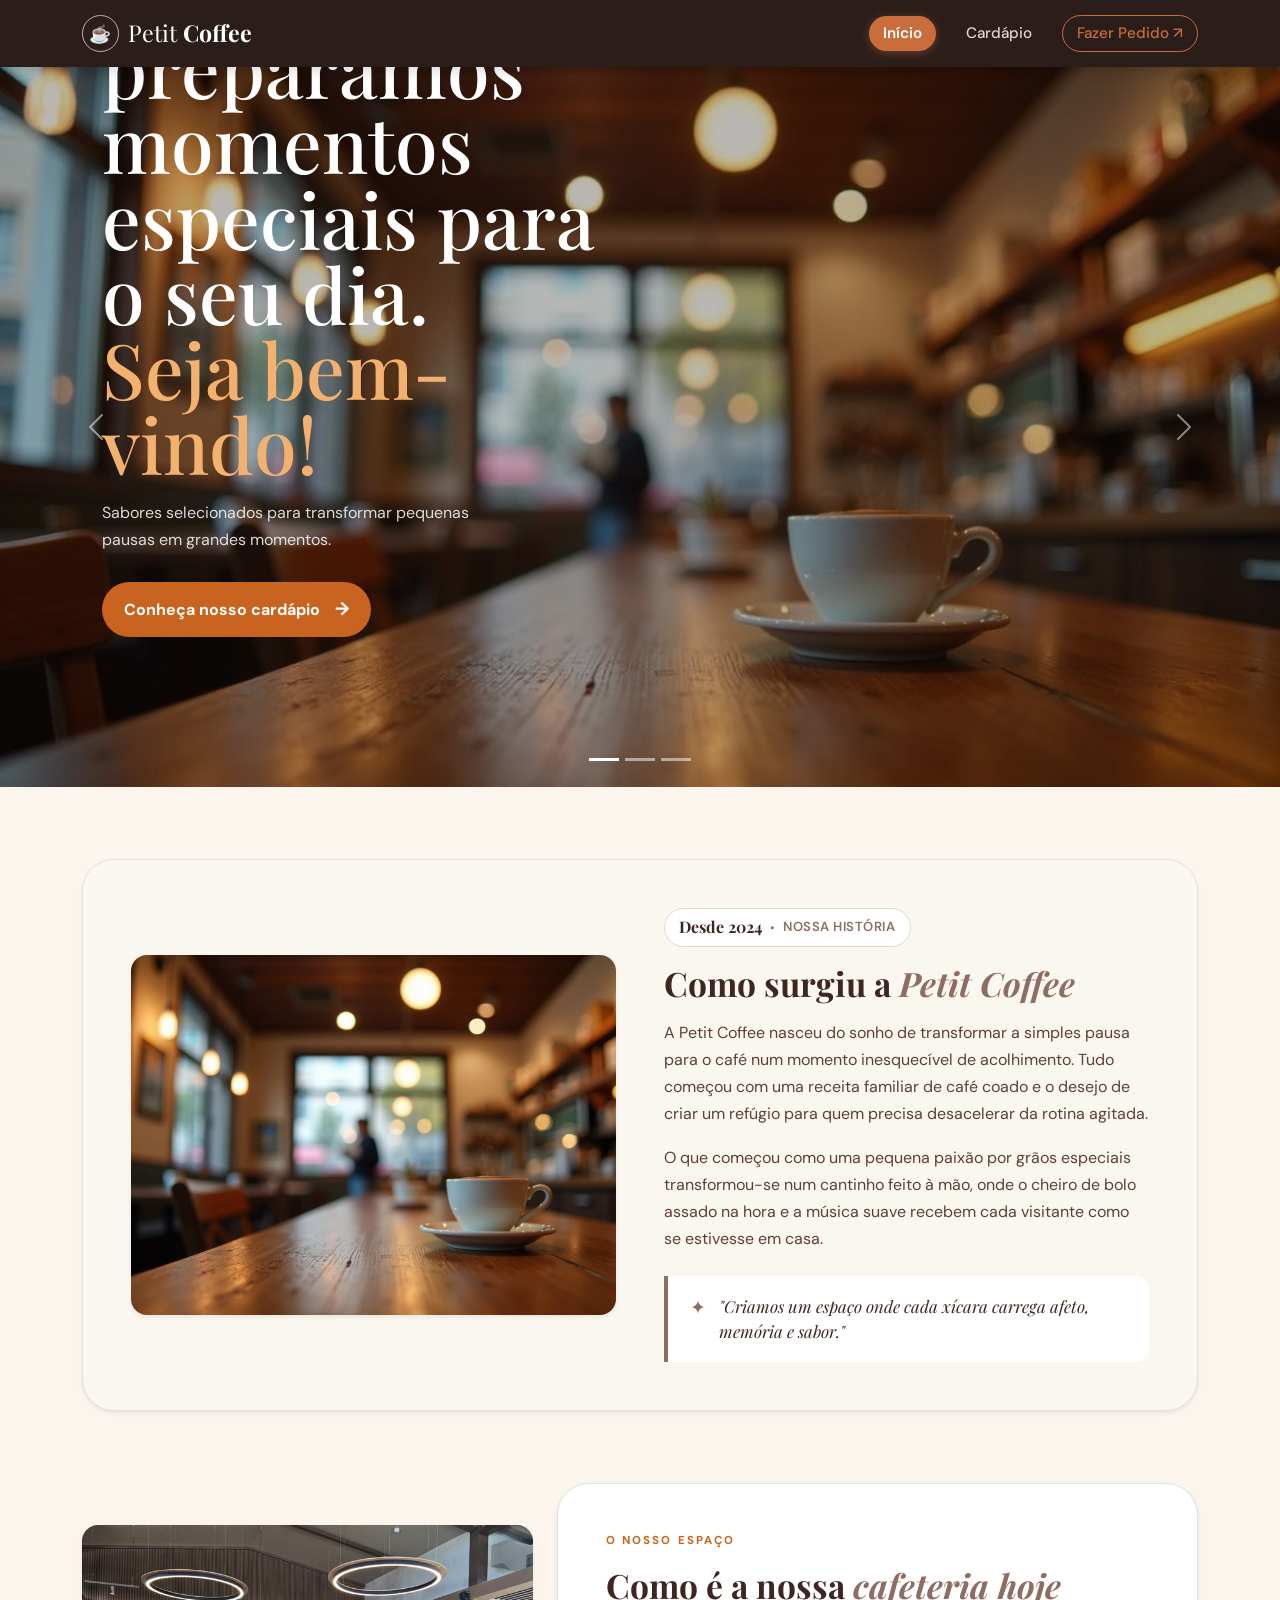
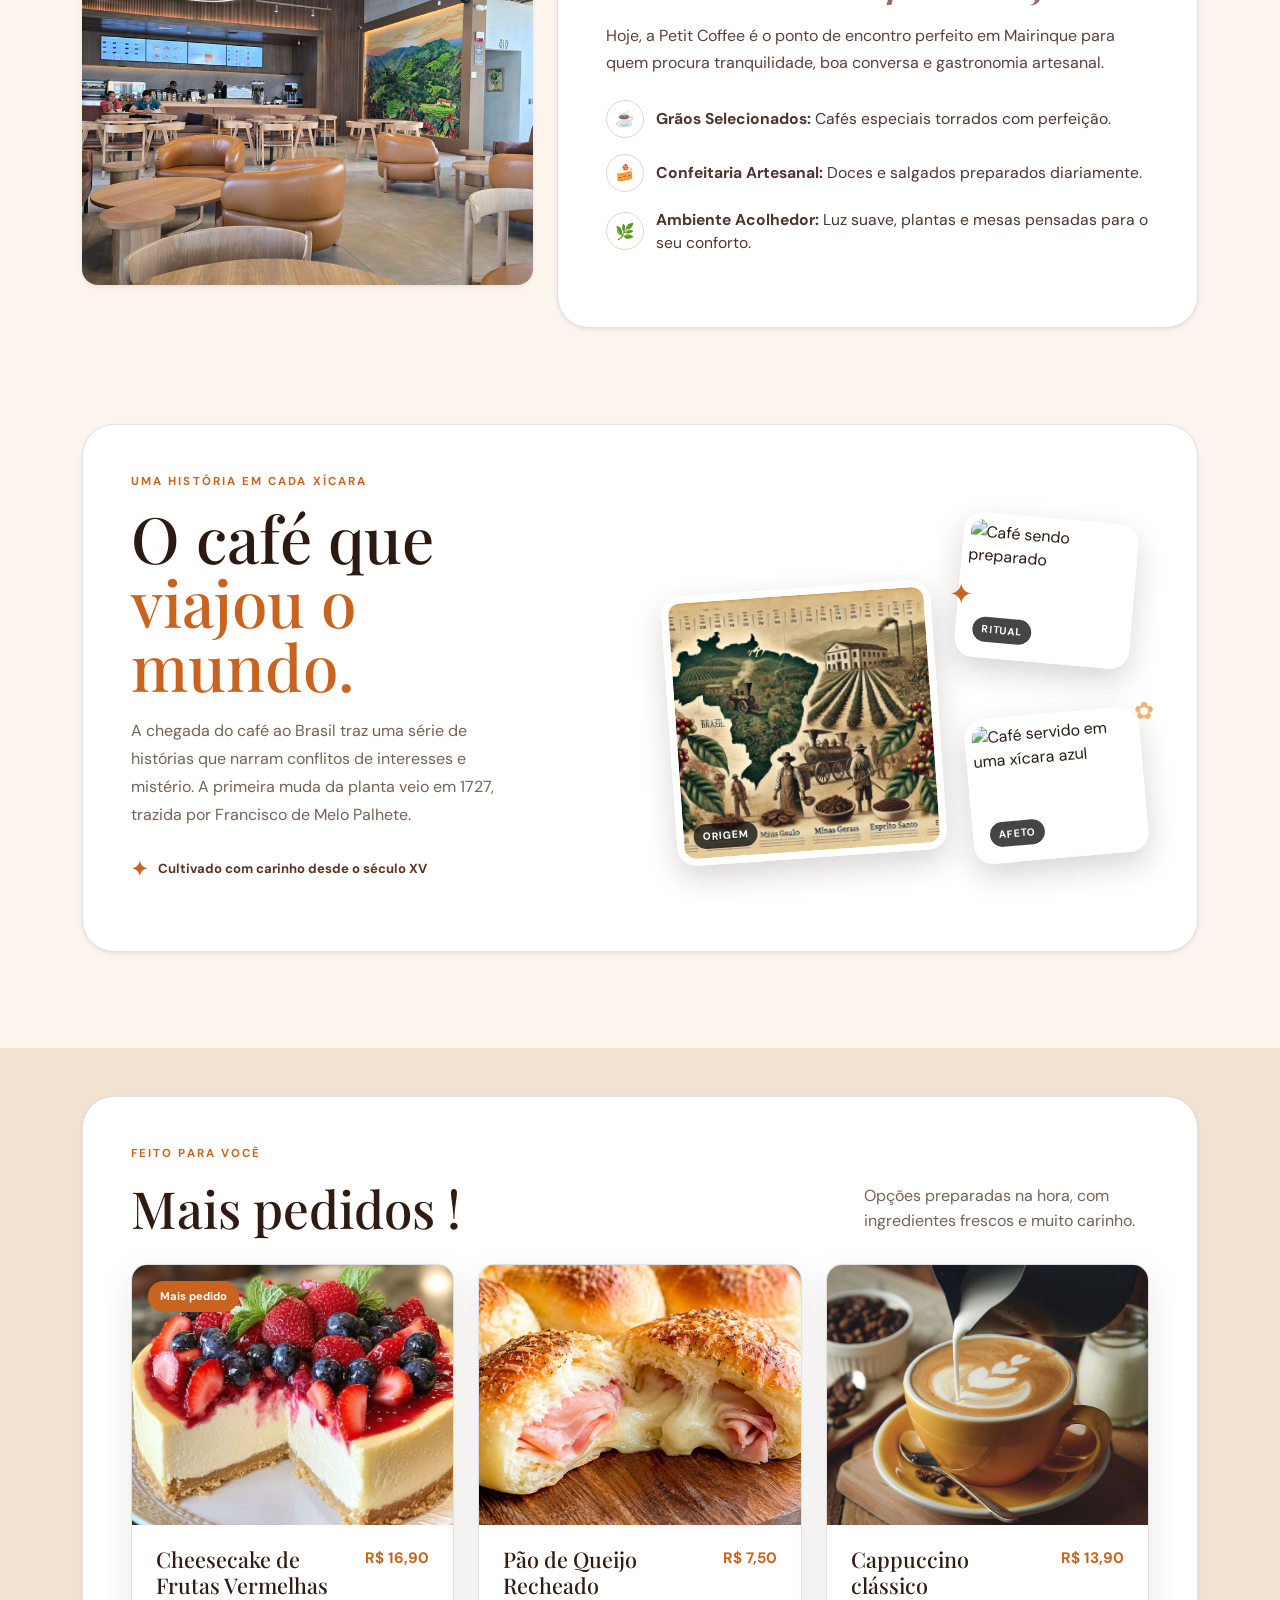
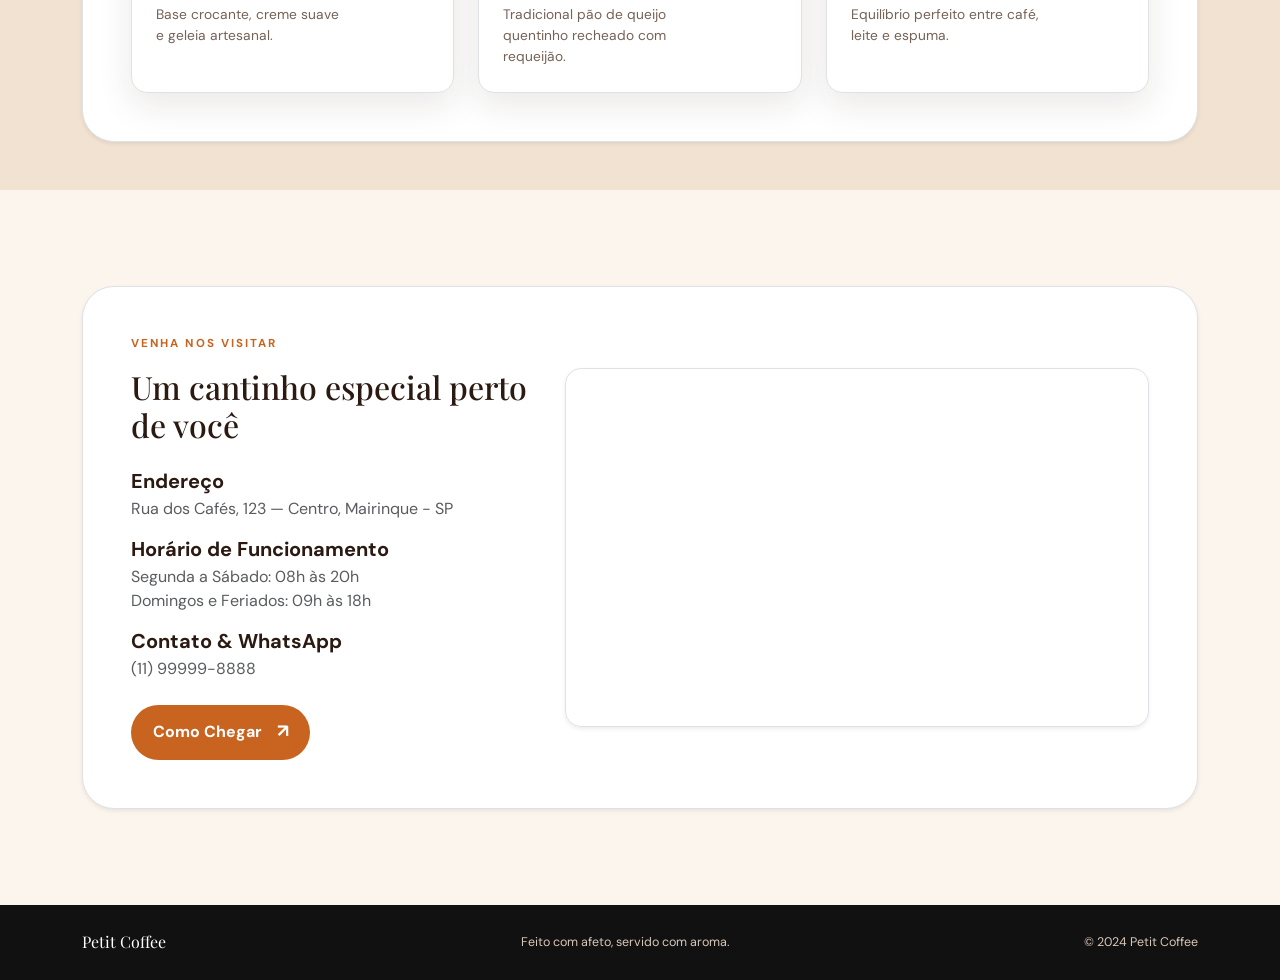
==== commit afd14c96: "att" ====
--- a/src/main/resources/index.html
+++ b/src/main/resources/index.html
@@ -19,27 +19,23 @@
 <body>
     <!-- Cabeçalho -->
     <header class="site-header">
-        <nav class="navbar custom-nav navbar-expand-lg" aria-label="Navegação principal">
+        <nav class="navbar custom-nav" aria-label="Navegação principal">
             <div class="container d-flex align-items-center justify-content-between">
                 <a class="navbar-brand" href="./index.html" aria-label="Petit Coffee - início">
                     <span class="brand-mark">☕</span>
                     <span>Petit <strong>Coffee</strong></span>
                 </a>
 
-                <button class="navbar-toggler" type="button" data-bs-toggle="collapse" data-bs-target="#menuPrincipal" aria-controls="menuPrincipal" aria-expanded="false" aria-label="Alternar navegação">
-                    <span class="navbar-toggler-icon"></span>
-                </button>
-
-                <div class="collapse navbar-collapse justify-content-end" id="menuPrincipal">
-                    <ul class="nav-menu d-flex align-items-center gap-2 gap-md-3 mb-0 p-0 navbar-nav">
+                <div id="menuPrincipal">
+                    <ul class="nav-menu d-flex align-items-center gap-2 gap-md-3 mb-0 p-0 navbar-nav flex-row">
                         <li class="nav-item">
-                            <a class="nav-link nav-btn active" href="./index.html">Home</a>
+                            <a class="nav-link nav-btn active" href="./index.html">Início</a>
                         </li>
                         <li class="nav-item">
                             <a class="nav-link nav-btn" href="./cardapio.html">Cardápio</a>
                         </li>
                         <li class="nav-item">
-                            <a class="nav-link nav-btn order-btn" href="./pedido.html">Pedidos <span aria-hidden="true">↗</span></a>
+                            <a class="nav-link nav-btn order-btn" href="./pedido.html">Fazer Pedido <span aria-hidden="true">↗</span></a>
                         </li>
                     </ul>
                 </div>
@@ -63,7 +59,7 @@
                             <span class="eyebrow">Seu ritual diário</span>
                             <h1>Mais que café, preparamos momentos especiais para o seu dia.<br><em> Seja bem-vindo!</em></h1>
                             <p>Sabores selecionados para transformar pequenas pausas em grandes momentos.</p>
-                            <a href="#produtos" class="btn btn-coffee">Conheça nosso menu <span>→</span></a>
+                            <a href="#produtos" class="btn btn-coffee">Conheça nosso cardápio <span>→</span></a>
                         </div>
                     </div>
                     <div class="carousel-item">
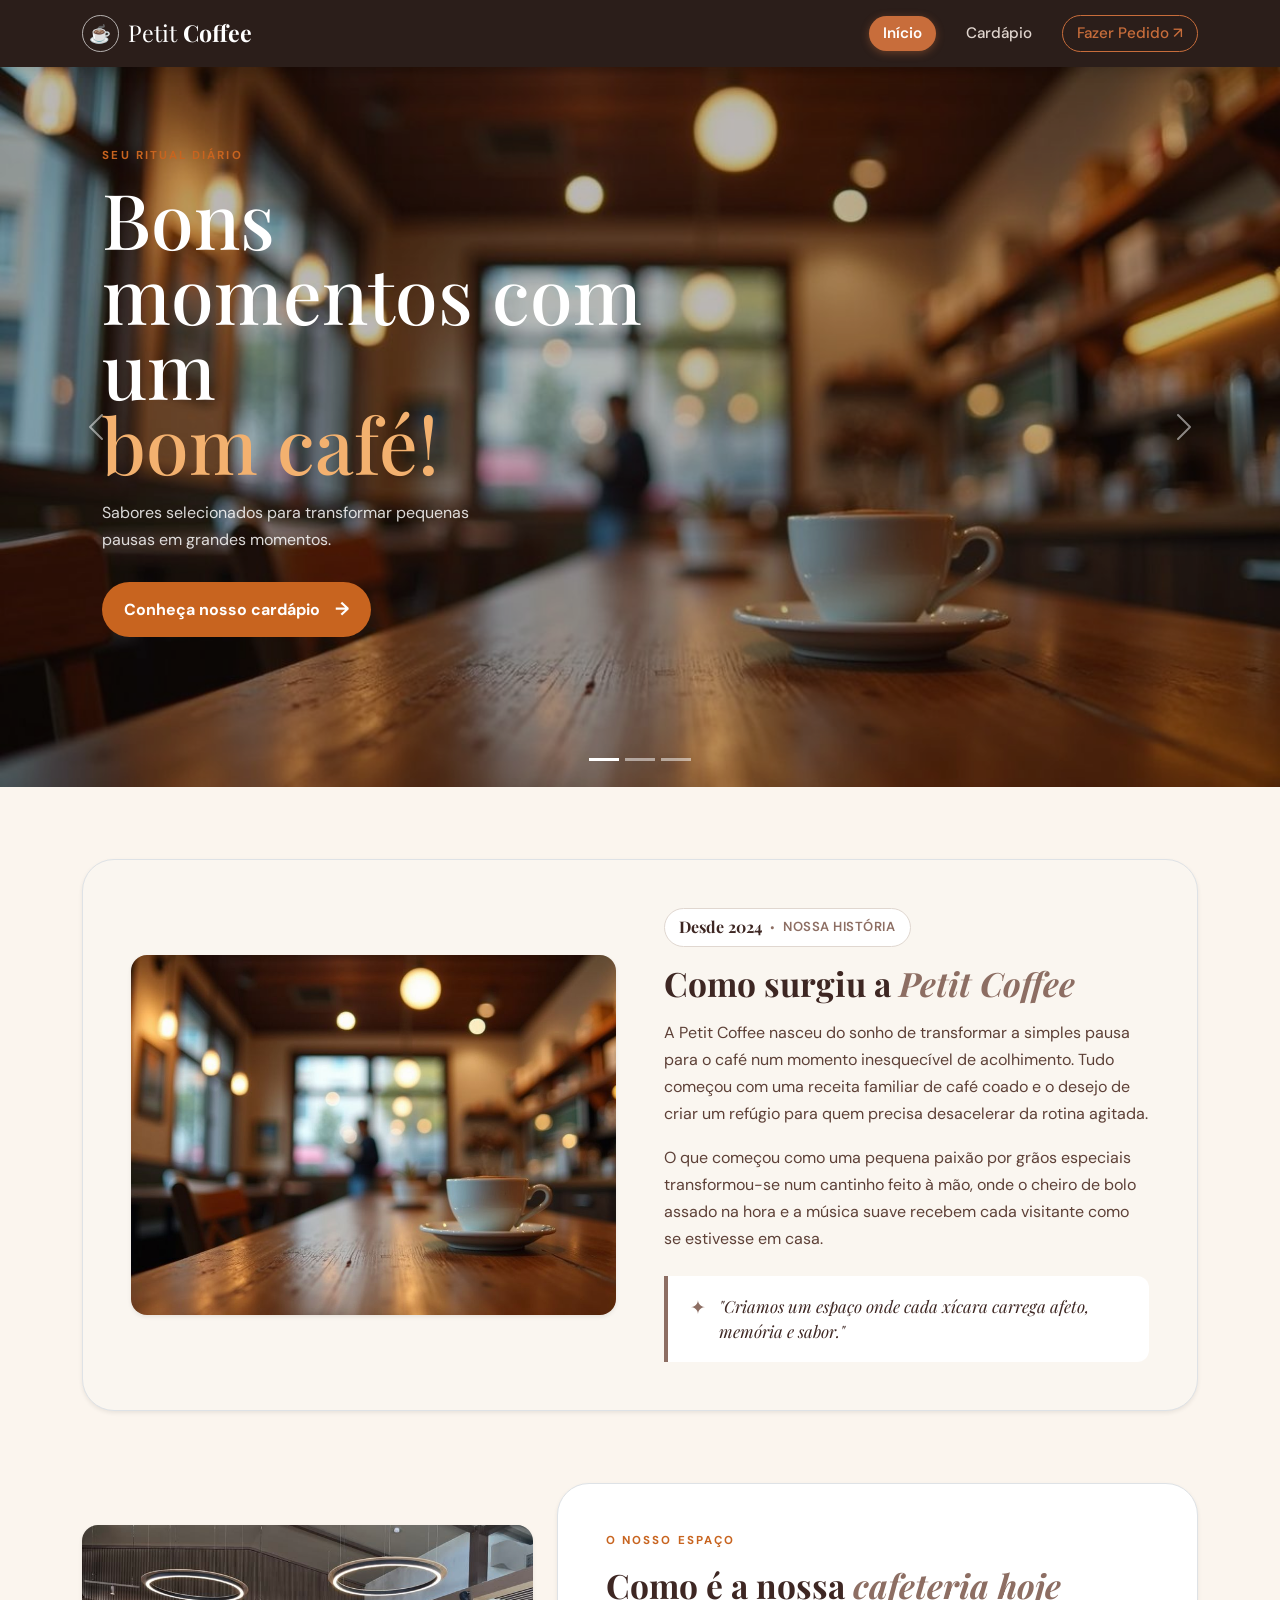
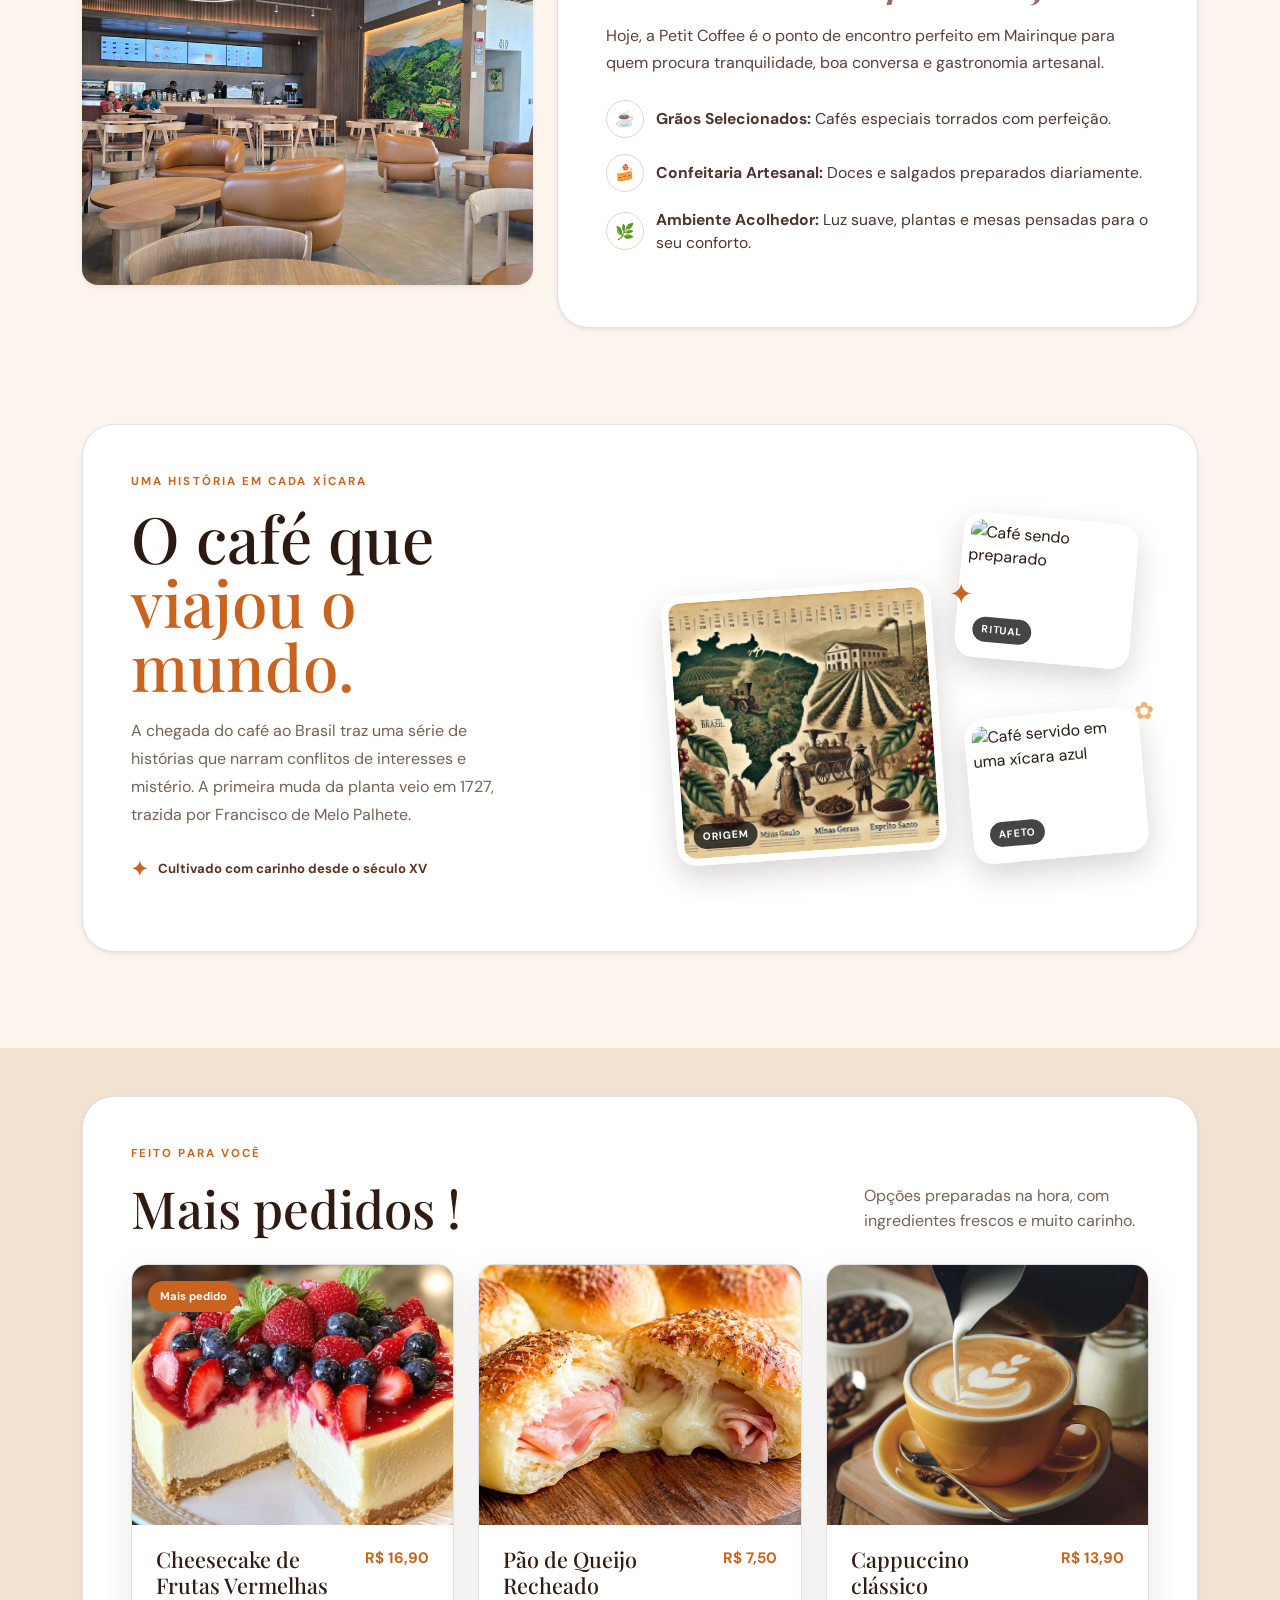
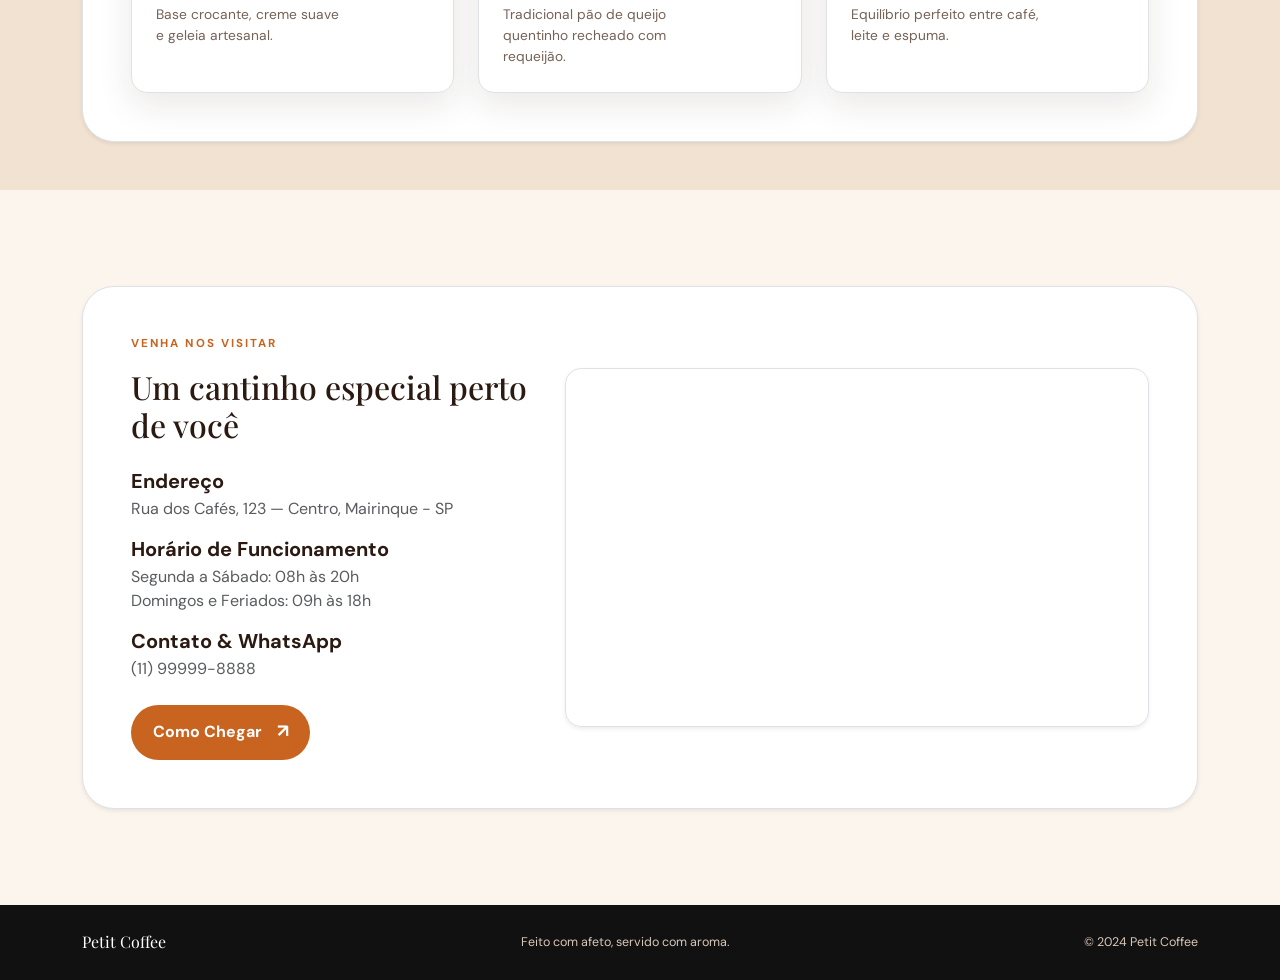
==== commit ca151a77: "att" ====
--- a/src/main/resources/index.html
+++ b/src/main/resources/index.html
@@ -17,7 +17,7 @@
 </head>
 
 <body>
-    <!-- Cabeçalho -->
+
     <header class="site-header">
         <nav class="navbar custom-nav" aria-label="Navegação principal">
             <div class="container d-flex align-items-center justify-content-between">
@@ -44,7 +44,6 @@
     </header>
 
     <main id="home">
-        <!-- Banner Carrossel -->
         <section class="hero-section" aria-label="Destaques da cafeteria">
             <div id="carouselExampleCaptions" class="carousel slide" data-bs-ride="carousel">
                 <div class="carousel-indicators">
@@ -57,16 +56,16 @@
                         <img src="./static/img/cafeteriaa.jpg" class="d-block w-100" alt="Xícara de café sobre uma mesa de madeira">
                         <div class="carousel-caption">
                             <span class="eyebrow">Seu ritual diário</span>
-                            <h1>Mais que café, preparamos momentos especiais para o seu dia.<br><em> Seja bem-vindo!</em></h1>
+                            <h1>Bons momentos com um <br><em>bom café!</em></h1>
                             <p>Sabores selecionados para transformar pequenas pausas em grandes momentos.</p>
-                            <a href="#produtos" class="btn btn-coffee">Conheça nosso cardápio <span>→</span></a>
+                            <a href="./cardapio.html" class="btn btn-coffee">Conheça nosso cardápio <span>→</span></a>
                         </div>
                     </div>
                     <div class="carousel-item">
                         <img src="./static/img/caferia3.jpg" class="d-block w-100" alt="Grãos de café torrados em uma colher">
                         <div class="carousel-caption">
                             <span class="eyebrow">Do grão à xícara</span>
-                            <h2>Uma descoberta antiga que continua aquecendo corações <br><em>todos os dias.</em></h2>
+                            <h2>O cuidado que faz <br><em>toda a diferença.</em></h2>
                             <p>Grãos especiais torrados com cuidado para revelar aromas e sabores únicos.</p>
                         </div>
                     </div>
@@ -74,8 +73,8 @@
                         <img src="./static/img/wo.jpg" class="d-block w-100" alt="Interior aconchegante de uma cafeteria">
                         <div class="carousel-caption">
                             <span class="eyebrow">Um lugar para ficar</span>
-                            <h2>Um espaço acolhedor, um café quentinho e o <br><em>seu momento.</em></h2>
-                            <p>Café quentinho e boas conversas esperando por você.</p>
+                            <h2>o cenário ideal para o <br><em>seu momento.</em></h2>
+                            <p>Espaço aconchegante, café quentinho e boas conversas esperando por você.</p>
                         </div>
                     </div>
                 </div>
@@ -124,18 +123,15 @@
             </div>
         </section>
 
-        <!-- Bloco 2: O Nosso Espaço Hoje (Imagem Fora da Borda) -->
         <section class="our-space-section my-5">
             <div class="container">
                 <div class="row align-items-center g-4">
-                    <!-- Imagem do lado de fora -->
                     <div class="col-lg-5">
                         <div class="about-image-wrapper">
                             <img src="./static/img/iiio.jpg" alt="Interior aconchegante da Petit Coffee" class="img-fluid rounded-4 shadow-sm main-about-img">
                         </div>
                     </div>
 
-                    <!-- Conteúdo dentro do Card com Borda -->
                     <div class="col-lg-7">
                         <div class="our-space-box p-4 p-md-5 rounded-5 shadow-sm border bg-white">
                             <span class="eyebrow brown">O Nosso Espaço</span>
@@ -163,7 +159,6 @@
             </div>
         </section>
 
-        <!-- Bloco 3: História do Café -->
         <section class="coffee-history my-5 py-5" aria-labelledby="history-title">
             <div class="container">
                 <div class="history-card-box p-4 p-md-5 rounded-5 shadow-sm border bg-white">
@@ -202,7 +197,6 @@
             </div>
         </section>
 
-        <!-- Bloco 4: Produtos Mais Pedidos -->
         <section class="products-section my-5 py-5" id="produtos">
             <div class="container">
                 <div class="products-card-box p-4 p-md-5 rounded-5 shadow-sm border bg-white">
@@ -264,7 +258,6 @@
             </div>
         </section>
 
-        <!-- Bloco 5: Informações e Localização -->
         <section class="info-location-section my-5 py-5" id="localizacao">
             <div class="container">
                 <div class="location-card-box p-4 p-md-5 rounded-5 shadow-sm border bg-white">
@@ -305,7 +298,6 @@
         </section>
     </main>
 
-    <!-- Rodapé -->
     <footer class="site-footer">
         <div class="container d-flex flex-column flex-md-row justify-content-between align-items-center gap-2">
             <span class="brand-footer">Petit Coffee</span>
--- a/src/main/resources/static/css/style.css
+++ b/src/main/resources/static/css/style.css
@@ -1,3 +1,7 @@
+
+/* ==========================================================================
+   01. VARIÁVEIS DE DESIGN & RESET
+   ========================================================================== */
 :root {
     --brown-950: #21130d;
     --brown-900: #2f1b12;
@@ -14,12 +18,32 @@
     --muted: #756256;
 }
 
-* { box-sizing: border-box; }
-html { scroll-behavior: smooth; }
-body { margin: 0; color: var(--text); background: var(--beige-100); font-family: 'DM Sans', sans-serif; }
-
-/* Cabeçalho */
-.site-header {
+* { 
+    box-sizing: border-box; 
+}
+
+html { 
+    scroll-behavior: smooth; 
+}
+
+body { 
+    margin: 0; 
+    color: var(--text); 
+    background: var(--beige-100); 
+    font-family: 'DM Sans', sans-serif; 
+}
+
+h1, h2, h3 { 
+    font-family: 'Playfair Display', serif; 
+}
+
+em { 
+    color: var(--orange-300); 
+    font-style: normal; 
+}
+
+
+   .site-header {
     position: sticky;
     top: 0;
     z-index: 1000;
@@ -27,9 +51,29 @@
     box-shadow: 0 4px 12px rgba(0, 0, 0, 0.15);
 }
 
-.custom-nav { padding: 10px 0; }
-.navbar-brand { display: flex; align-items: center; gap: .55rem; color: var(--white); font-family: 'Playfair Display', serif; font-size: 1.45rem; text-decoration: none; }
-.brand-mark { display: grid; place-items: center; width: 2.3rem; height: 2.3rem; border: 1px solid rgba(255,255,255,.65); border-radius: 50%; font-size: 1.1rem; }
+.custom-nav { 
+    padding: 10px 0; 
+}
+
+.navbar-brand { 
+    display: flex; 
+    align-items: center; 
+    gap: .55rem; 
+    color: var(--white); 
+    font-family: 'Playfair Display', serif; 
+    font-size: 1.45rem; 
+    text-decoration: none; 
+}
+
+.brand-mark { 
+    display: grid; 
+    place-items: center; 
+    width: 2.3rem; 
+    height: 2.3rem; 
+    border: 1px solid rgba(255,255,255,.65); 
+    border-radius: 50%; 
+    font-size: 1.1rem; 
+}
 
 .nav-btn {
     color: #e0d5ce !important;
@@ -42,95 +86,494 @@
     white-space: nowrap;
 }
 
-.nav-btn:hover { color: #ffffff !important; background-color: rgba(255, 255, 255, 0.1); }
-.nav-btn.active { color: #ffffff !important; background-color: #c86d3b !important; font-weight: 600; box-shadow: 0 2px 8px rgba(200, 109, 59, 0.4); }
-.order-btn { border: 1px solid #c86d3b; color: #c86d3b !important; }
-.order-btn:hover, .order-btn.active { background-color: #c86d3b !important; color: #ffffff !important; }
-
-.navbar-toggler { border-color: rgba(255,255,255,.7); }
-.navbar-toggler-icon { filter: invert(1); }
-
-/* Carrossel Hero */
-.carousel-item { position: relative; height: min(720px, 88vh); min-height: 570px; overflow: hidden; background: var(--brown-950); }
-.carousel-item img { width: 100%; height: 100%; object-fit: cover; opacity: .7; }
-.carousel-caption { z-index: 2; right: auto; bottom: 18%; left: max(8%, calc((100% - 1140px)/2)); max-width: 550px; text-align: left; }
-.eyebrow { display: block; margin-bottom: 1rem; color: var(--orange-300); font-size: .72rem; font-weight: 700; letter-spacing: .18em; text-transform: uppercase; }
-.eyebrow.brown { color: var(--orange-600); }
-h1, h2, h3 { font-family: 'Playfair Display', serif; }
-h1, .carousel-caption h2 { margin-bottom: 1.1rem; font-size: clamp(3rem, 6vw, 5.3rem); line-height: .98; color: var(--white); }
-em { color: var(--orange-300); font-style: normal; }
-.carousel-caption p { max-width: 390px; margin-bottom: 1.8rem; color: rgba(255,255,255,.84); font-size: 1rem; line-height: 1.7; }
-.btn-coffee { padding: .85rem 1.35rem; border-radius: 2rem; font-weight: 700; color: var(--white); background: var(--orange-600); border: 0; text-decoration: none; display: inline-block; }
-.btn-coffee:hover { color: var(--white); background: var(--brown-700); }
-.btn span { margin-left: .7rem; font-size: 1.15rem; }
-
-/* Bloco da História Isolado */
-.about-origin-section { position: relative; }
-.about-wrapper-box { background-color: #faf6f0; border: 1px solid rgba(141, 110, 99, 0.18); }
-.section-divider { border: 0; height: 1px; background: linear-gradient(to right, transparent, rgba(141, 110, 99, 0.25), transparent); }
-
-.about-title { font-family: 'Playfair Display', serif; color: #3e2723; font-size: 2.1rem; font-weight: 700; }
-.about-title em { font-style: italic; color: #8d6e63; }
-.about-text { color: #5d4037; font-size: 1rem; line-height: 1.7; }
-.main-about-img { width: 100%; height: 360px; object-fit: cover; }
-
-.foundation-inline-badge { display: inline-flex; align-items: center; gap: 0.5rem; background-color: #ffffff; padding: 0.4rem 0.9rem; border-radius: 20px; border: 1px solid #e0d7d0; }
-.badge-year { font-family: 'Playfair Display', serif; font-weight: 700; color: #3e2723; }
-.badge-dot { color: #8d6e63; font-size: 0.8rem; }
-.badge-label { font-size: 0.82rem; text-transform: uppercase; letter-spacing: 0.5px; color: #8d6e63; font-weight: 600; }
-
-.about-highlight-box { background-color: #ffffff; border-left: 4px solid #8d6e63; padding: 1.1rem 1.4rem; border-radius: 0 12px 12px 0; display: flex; gap: 0.8rem; }
-.about-highlight-box p { font-family: 'Playfair Display', serif; font-style: italic; color: #3e2723; font-size: 1.05rem; }
-.sparkle-icon { color: #8d6e63; font-size: 1.2rem; }
-
-.about-features-list li { font-size: 0.98rem; color: #4e342e; }
-.feature-bullet { background-color: #ffffff; width: 38px; height: 38px; display: flex; align-items: center; justify-content: center; border-radius: 50%; margin-right: 12px; border: 1px solid #e0d7d0; flex-shrink: 0; }
-
-/* História do Café */
-.coffee-history { padding: 5rem 0; color: var(--text); background: var(--beige-100); overflow: hidden; }
-.history-layout { display: flex; align-items: center; justify-content: space-between; gap: 5rem; }
-.history-copy { max-width: 460px; }
-.history-copy h2 { margin: 0 0 1.2rem; font-size: clamp(2.6rem, 5vw, 4.2rem); line-height: 1; }
-.history-copy em { color: var(--orange-600); }
-.history-copy p { max-width: 400px; color: var(--muted); line-height: 1.75; }
-.history-note { display: flex; align-items: center; gap: .6rem; margin-top: 1.4rem !important; color: var(--brown-700) !important; font-size: .82rem; font-weight: 700; }
-.history-note span { color: var(--orange-600); font-size: 1.25rem; }
-.history-gallery { position: relative; width: 480px; height: 340px; flex: 0 0 480px; }
-.story-photo { position: absolute; overflow: hidden; border: 7px solid var(--white); border-radius: 1.2rem; box-shadow: 0 12px 30px rgba(47,27,18,.18); }
-.story-photo img { width: 100%; height: 100%; object-fit: cover; transition: transform .4s; }
-.story-photo:hover img { transform: scale(1.08); }
-.photo-large { left: 0; bottom: 0; width: 270px; height: 270px; transform: rotate(-4deg); }
-.photo-small { width: 175px; height: 145px; }
-.photo-top { right: 15px; top: 0; transform: rotate(5deg); }
-.photo-bottom { right: 5px; bottom: 0; transform: rotate(-5deg); }
-.story-photo span { position: absolute; bottom: 9px; left: 10px; padding: .28rem .55rem; color: var(--white); background: rgba(17,17,17,.78); border-radius: 1rem; font-size: .65rem; font-weight: 700; letter-spacing: .08em; text-transform: uppercase; }
-.gallery-sparkle { position: absolute; color: var(--orange-600); font-size: 1.8rem; }
-.sparkle-one { top: 55px; left: 280px; }
-.sparkle-two { right: -5px; top: 175px; color: var(--orange-300); font-size: 1.5rem; }
-
-/* Produtos */
-.products-section { padding: 5rem 0; background: var(--beige-200); }
-.section-heading { display: flex; align-items: flex-end; justify-content: space-between; gap: 2rem; margin-bottom: 2.8rem; }
-.section-heading h2 { margin: 0; color: var(--brown-900); font-size: clamp(2.3rem, 4vw, 3.7rem); }
-.section-heading p { max-width: 285px; margin: 0 0 .35rem; color: var(--muted); line-height: 1.6; }
-.coffee-card { overflow: hidden; height: 100%; background: var(--white); border: 1px solid rgba(138,90,59,.12); border-radius: 1rem; box-shadow: 0 12px 35px rgba(47,27,18,.1); transition: transform .3s, box-shadow .3s; }
-.coffee-card:hover { transform: translateY(-7px); box-shadow: 0 18px 42px rgba(47,27,18,.2); }
-.card-image { position: relative; height: 260px; overflow: hidden; }
-.card-image img { width: 100%; height: 100%; object-fit: cover; transition: transform .5s; }
-.coffee-card:hover .card-image img { transform: scale(1.06); }
-.card-tag { position: absolute; top: 1rem; left: 1rem; padding: .45rem .75rem; color: var(--white); background: var(--orange-600); border-radius: 2rem; font-size: .7rem; font-weight: 700; }
-.card-content { display: flex; justify-content: space-between; gap: 1rem; padding: 1.4rem 1.5rem 1.6rem; }
-.card-content h3 { margin: 0 0 .35rem; color: var(--brown-900); font-size: 1.35rem; }
-.card-content p { margin: 0; color: var(--muted); font-size: .86rem; line-height: 1.5; }
-.card-content strong { color: var(--orange-600); white-space: nowrap; font-size: .95rem; }
-
-/* Avaliações em Diagonal com Rolagem Lateral */
-.reviews-section { background-color: #faf6f0; position: relative; }
-.reviews-heading { font-family: 'Playfair Display', serif; color: #3e2723; font-size: 2.25rem; font-weight: 700; }
-.reviews-heading em { font-style: italic; color: #8d6e63; }
-.section-subtext { color: #6d4c41; font-size: 1.05rem; }
-.scroll-hint { color: #8d6e63; font-size: 0.88rem; font-weight: 500; }
-.hint-arrow { font-size: 1.2rem; color: #3e2723; }
+.nav-btn:hover { 
+    color: #ffffff !important; 
+    background-color: rgba(255, 255, 255, 0.1); 
+}
+
+.nav-btn.active { 
+    color: #ffffff !important; 
+    background-color: #c86d3b !important; 
+    font-weight: 600; 
+    box-shadow: 0 2px 8px rgba(200, 109, 59, 0.4); 
+}
+
+.order-btn { 
+    border: 1px solid #c86d3b; 
+    color: #c86d3b !important; 
+}
+
+.order-btn:hover, 
+.order-btn.active { 
+    background-color: #c86d3b !important; 
+    color: #ffffff !important; 
+}
+
+.navbar-toggler { 
+    border-color: rgba(255,255,255,.7); 
+}
+
+.navbar-toggler-icon { 
+    filter: invert(1); 
+}
+
+/* ==========================================================================
+   03. BANNER CARROSSEL 
+   ========================================================================== */
+.carousel-item { 
+    position: relative; 
+    height: min(720px, 88vh); 
+    min-height: 570px; 
+    overflow: hidden; 
+    background: var(--brown-950); 
+}
+
+.carousel-item img { 
+    width: 100%; 
+    height: 100%; 
+    object-fit: cover; 
+    opacity: .7; 
+}
+
+.carousel-caption { 
+    z-index: 2; 
+    right: auto; 
+    bottom: 18%; 
+    left: max(8%, calc((100% - 1140px)/2)); 
+    max-width: 550px; 
+    text-align: left; 
+}
+
+.eyebrow { 
+    display: block; 
+    margin-bottom: 1rem; 
+    color: var(--orange-300); 
+    font-size: .72rem; 
+    font-weight: 700; 
+    letter-spacing: .18em; 
+    text-transform: uppercase; 
+}
+
+.eyebrow.brown { 
+    color: var(--orange-600); 
+}
+
+h1, 
+.carousel-caption h2 { 
+    margin-bottom: 1.1rem; 
+    font-size: clamp(3rem, 6vw, 5.3rem); 
+    line-height: .98; 
+    color: var(--white); 
+}
+
+.carousel-caption p { 
+    max-width: 390px; 
+    margin-bottom: 1.8rem; 
+    color: rgba(255,255,255,.84); 
+    font-size: 1rem; 
+    line-height: 1.7; 
+}
+
+.btn-coffee { 
+    padding: .85rem 1.35rem; 
+    border-radius: 2rem; 
+    font-weight: 700; 
+    color: var(--white); 
+    background: var(--orange-600); 
+    border: 0; 
+    text-decoration: none; 
+    display: inline-block; 
+}
+
+.btn-coffee:hover { 
+    color: var(--white); 
+    background: var(--brown-700); 
+}
+
+.btn span { 
+    margin-left: .7rem; 
+    font-size: 1.15rem; 
+}
+
+/* ==========================================================================
+   04. BLOCO DA HISTÓRIA (SOBRE NÓS)
+   ========================================================================== */
+.about-origin-section { 
+    position: relative; 
+}
+
+.about-wrapper-box { 
+    background-color: #faf6f0; 
+    border: 1px solid rgba(141, 110, 99, 0.18); 
+}
+
+.section-divider { 
+    border: 0; 
+    height: 1px; 
+    background: linear-gradient(to right, transparent, rgba(141, 110, 99, 0.25), transparent); 
+}
+
+.about-title { 
+    font-family: 'Playfair Display', serif; 
+    color: #3e2723; 
+    font-size: 2.1rem; 
+    font-weight: 700; 
+}
+
+.about-title em { 
+    font-style: italic; 
+    color: #8d6e63; 
+}
+
+.about-text { 
+    color: #5d4037; 
+    font-size: 1rem; 
+    line-height: 1.7; 
+}
+
+.main-about-img { 
+    width: 100%; 
+    height: 360px; 
+    object-fit: cover; 
+}
+
+.foundation-inline-badge { 
+    display: inline-flex; 
+    align-items: center; 
+    gap: 0.5rem; 
+    background-color: #ffffff; 
+    padding: 0.4rem 0.9rem; 
+    border-radius: 20px; 
+    border: 1px solid #e0d7d0; 
+}
+
+.badge-year { 
+    font-family: 'Playfair Display', serif; 
+    font-weight: 700; 
+    color: #3e2723; 
+}
+
+.badge-dot { 
+    color: #8d6e63; 
+    font-size: 0.8rem; 
+}
+
+.badge-label { 
+    font-size: 0.82rem; 
+    text-transform: uppercase; 
+    letter-spacing: 0.5px; 
+    color: #8d6e63; 
+    font-weight: 600; 
+}
+
+.about-highlight-box { 
+    background-color: #ffffff; 
+    border-left: 4px solid #8d6e63; 
+    padding: 1.1rem 1.4rem; 
+    border-radius: 0 12px 12px 0; 
+    display: flex; 
+    gap: 0.8rem; 
+}
+
+.about-highlight-box p { 
+    font-family: 'Playfair Display', serif; 
+    font-style: italic; 
+    color: #3e2723; 
+    font-size: 1.05rem; 
+}
+
+.sparkle-icon { 
+    color: #8d6e63; 
+    font-size: 1.2rem; 
+}
+
+.about-features-list li { 
+    font-size: 0.98rem; 
+    color: #4e342e; 
+}
+
+.feature-bullet { 
+    background-color: #ffffff; 
+    width: 38px; 
+    height: 38px; 
+    display: flex; 
+    align-items: center; 
+    justify-content: center; 
+    border-radius: 50%; 
+    margin-right: 12px; 
+    border: 1px solid #e0d7d0; 
+    flex-shrink: 0; 
+}
+
+/* ==========================================================================
+   05. HISTÓRIA DO CAFÉ
+   ========================================================================== */
+.coffee-history { 
+    padding: 5rem 0; 
+    color: var(--text); 
+    background: var(--beige-100); 
+    overflow: hidden; 
+}
+
+.history-layout { 
+    display: flex; 
+    align-items: center; 
+    justify-content: space-between; 
+    gap: 5rem; 
+}
+
+.history-copy { 
+    max-width: 460px; 
+}
+
+.history-copy h2 { 
+    margin: 0 0 1.2rem; 
+    font-size: clamp(2.6rem, 5vw, 4.2rem); 
+    line-height: 1; 
+}
+
+.history-copy em { 
+    color: var(--orange-600); 
+}
+
+.history-copy p { 
+    max-width: 400px; 
+    color: var(--muted); 
+    line-height: 1.75; 
+}
+
+.history-note { 
+    display: flex; 
+    align-items: center; 
+    gap: .6rem; 
+    margin-top: 1.4rem !important; 
+    color: var(--brown-700) !important; 
+    font-size: .82rem; 
+    font-weight: 700; 
+}
+
+.history-note span { 
+    color: var(--orange-600); 
+    font-size: 1.25rem; 
+}
+
+.history-gallery { 
+    position: relative; 
+    width: 480px; 
+    height: 340px; 
+    flex: 0 0 480px; 
+}
+
+.story-photo { 
+    position: absolute; 
+    overflow: hidden; 
+    border: 7px solid var(--white); 
+    border-radius: 1.2rem; 
+    box-shadow: 0 12px 30px rgba(47,27,18,.18); 
+}
+
+.story-photo img { 
+    width: 100%; 
+    height: 100%; 
+    object-fit: cover; 
+    transition: transform .4s; 
+}
+
+.story-photo:hover img { 
+    transform: scale(1.08); 
+}
+
+.photo-large { 
+    left: 0; 
+    bottom: 0; 
+    width: 270px; 
+    height: 270px; 
+    transform: rotate(-4deg); 
+}
+
+.photo-small { 
+    width: 175px; 
+    height: 145px; 
+}
+
+.photo-top { 
+    right: 15px; 
+    top: 0; 
+    transform: rotate(5deg); 
+}
+
+.photo-bottom { 
+    right: 5px; 
+    bottom: 0; 
+    transform: rotate(-5deg); 
+}
+
+.story-photo span { 
+    position: absolute; 
+    bottom: 9px; 
+    left: 10px; 
+    padding: .28rem .55rem; 
+    color: var(--white); 
+    background: rgba(17,17,17,.78); 
+    border-radius: 1rem; 
+    font-size: .65rem; 
+    font-weight: 700; 
+    letter-spacing: .08em; 
+    text-transform: uppercase; 
+}
+
+.gallery-sparkle { 
+    position: absolute; 
+    color: var(--orange-600); 
+    font-size: 1.8rem; 
+}
+
+.sparkle-one { 
+    top: 55px; 
+    left: 280px; 
+}
+
+.sparkle-two { 
+    right: -5px; 
+    top: 175px; 
+    color: var(--orange-300); 
+    font-size: 1.5rem; 
+}
+
+/* ==========================================================================
+   06. PRODUTOS & CARDÁPIO
+   ========================================================================== */
+.products-section { 
+    padding: 5rem 0; 
+    background: var(--beige-200); 
+}
+
+.section-heading { 
+    display: flex; 
+    align-items: flex-end; 
+    justify-content: space-between; 
+    gap: 2rem; 
+    margin-bottom: 2.8rem; 
+}
+
+.section-heading h2 { 
+    margin: 0; 
+    color: var(--brown-900); 
+    font-size: clamp(2.3rem, 4vw, 3.7rem); 
+}
+
+.section-heading p { 
+    max-width: 285px; 
+    margin: 0 0 .35rem; 
+    color: var(--muted); 
+    line-height: 1.6; 
+}
+
+.coffee-card { 
+    overflow: hidden; 
+    height: 100%; 
+    background: var(--white); 
+    border: 1px solid rgba(138,90,59,.12); 
+    border-radius: 1rem; 
+    box-shadow: 0 12px 35px rgba(47,27,18,.1); 
+    transition: transform .3s, box-shadow .3s; 
+}
+
+.coffee-card:hover { 
+    transform: translateY(-7px); 
+    box-shadow: 0 18px 42px rgba(47,27,18,.2); 
+}
+
+.card-image { 
+    position: relative; 
+    height: 260px; 
+    overflow: hidden; 
+}
+
+.card-image img { 
+    width: 100%; 
+    height: 100%; 
+    object-fit: cover; 
+    transition: transform .5s; 
+}
+
+.coffee-card:hover .card-image img { 
+    transform: scale(1.06); 
+}
+
+.card-tag { 
+    position: absolute; 
+    top: 1rem; 
+    left: 1rem; 
+    padding: .45rem .75rem; 
+    color: var(--white); 
+    background: var(--orange-600); 
+    border-radius: 2rem; 
+    font-size: .7rem; 
+    font-weight: 700; 
+}
+
+.card-content { 
+    display: flex; 
+    justify-content: space-between; 
+    gap: 1rem; 
+    padding: 1.4rem 1.5rem 1.6rem; 
+}
+
+.card-content h3 { 
+    margin: 0 0 .35rem; 
+    color: var(--brown-900); 
+    font-size: 1.35rem; 
+}
+
+.card-content p { 
+    margin: 0; 
+    color: var(--muted); 
+    font-size: .86rem; 
+    line-height: 1.5; 
+}
+
+.card-content strong { 
+    color: var(--orange-600); 
+    white-space: nowrap; 
+    font-size: .95rem; 
+}
+
+/* ==========================================================================
+   07. AVALIAÇÕES & DEPOIMENTOS
+   ========================================================================== */
+.reviews-section { 
+    background-color: #faf6f0; 
+    position: relative; 
+}
+
+.reviews-heading { 
+    font-family: 'Playfair Display', serif; 
+    color: #3e2723; 
+    font-size: 2.25rem; 
+    font-weight: 700; 
+}
+
+.reviews-heading em { 
+    font-style: italic; 
+    color: #8d6e63; 
+}
+
+.section-subtext { 
+    color: #6d4c41; 
+    font-size: 1.05rem; 
+}
+
+.scroll-hint { 
+    color: #8d6e63; 
+    font-size: 0.88rem; 
+    font-weight: 500; 
+}
+
+.hint-arrow { 
+    font-size: 1.2rem; 
+    color: #3e2723; 
+}
 
 .diagonal-wrapper {
     display: flex;
@@ -143,10 +586,23 @@
     scrollbar-color: #d7ccc8 #faf6f0;
 }
 
-.diagonal-wrapper::-webkit-scrollbar { height: 6px; }
-.diagonal-wrapper::-webkit-scrollbar-track { background: #faf6f0; border-radius: 10px; }
-.diagonal-wrapper::-webkit-scrollbar-thumb { background-color: #d7ccc8; border-radius: 10px; }
-.diagonal-wrapper::-webkit-scrollbar-thumb:hover { background-color: #8d6e63; }
+.diagonal-wrapper::-webkit-scrollbar { 
+    height: 6px; 
+}
+
+.diagonal-wrapper::-webkit-scrollbar-track { 
+    background: #faf6f0; 
+    border-radius: 10px; 
+}
+
+.diagonal-wrapper::-webkit-scrollbar-thumb { 
+    background-color: #d7ccc8; 
+    border-radius: 10px; 
+}
+
+.diagonal-wrapper::-webkit-scrollbar-thumb:hover { 
+    background-color: #8d6e63; 
+}
 
 .review-card {
     flex: 0 0 310px;
@@ -163,12 +619,13 @@
     transition: transform 0.4s cubic-bezier(0.175, 0.885, 0.32, 1.275), box-shadow 0.3s ease;
 }
 
-@media (min-width: 768px) {
-    .review-card { flex: 0 0 350px; }
-}
-
-.card-tilt-left { transform: rotate(-2.5deg) translateY(5px); }
-.card-tilt-right { transform: rotate(2.5deg) translateY(-5px); }
+.card-tilt-left { 
+    transform: rotate(-2.5deg) translateY(5px); 
+}
+
+.card-tilt-right { 
+    transform: rotate(2.5deg) translateY(-5px); 
+}
 
 .review-card:hover {
     transform: rotate(0deg) translateY(-8px) scale(1.02);
@@ -192,27 +649,124 @@
     pointer-events: none;
 }
 
-.review-card .stars { color: #d4a373; font-size: 1.2rem; letter-spacing: 2px; margin-bottom: 0.8rem; }
-.review-text { color: #4a3b32; font-size: 0.95rem; line-height: 1.6; margin-bottom: 1.5rem; font-style: italic; position: relative; z-index: 1; }
-.reviewer-info { border-top: 1px solid #f2ece4; padding-top: 0.9rem; }
-.reviewer-details h4 { font-family: 'DM Sans', sans-serif; font-size: 0.98rem; font-weight: 700; color: #3e2723; margin: 0; }
-.reviewer-details span { font-size: 0.8rem; color: #8d6e63; display: block; margin-top: 2px; }
-
-/* Instagram & Rodapé */
-.insta-gallery { background-color: var(--beige-100); }
-.insta-item { overflow: hidden; border-radius: 1rem; box-shadow: 0 6px 18px rgba(0,0,0,0.08); }
-.insta-item img { transition: transform 0.4s ease, filter 0.4s ease; width: 100%; height: 220px; object-fit: cover; }
-.insta-item:hover img { transform: scale(1.08); filter: brightness(0.9); }
-
-.site-footer { padding: 1.6rem 0; color: #d8c7b8; background: var(--black); font-size: .78rem; }
-.brand-footer { color: var(--white); font-family: 'Playfair Display', serif; font-size: 1rem; }
-
-/* Media Queries */
+.review-card .stars { 
+    color: #d4a373; 
+    font-size: 1.2rem; 
+    letter-spacing: 2px; 
+    margin-bottom: 0.8rem; 
+}
+
+.review-text { 
+    color: #4a3b32; 
+    font-size: 0.95rem; 
+    line-height: 1.6; 
+    margin-bottom: 1.5rem; 
+    font-style: italic; 
+    position: relative; 
+    z-index: 1; 
+}
+
+.reviewer-info { 
+    border-top: 1px solid #f2ece4; 
+    padding-top: 0.9rem; 
+}
+
+.reviewer-details h4 { 
+    font-family: 'DM Sans', sans-serif; 
+    font-size: 0.98rem; 
+    font-weight: 700; 
+    color: #3e2723; 
+    margin: 0; 
+}
+
+.reviewer-details span { 
+    font-size: 0.8rem; 
+    color: #8d6e63; 
+    display: block; 
+    margin-top: 2px; 
+}
+
+/* ==========================================================================
+   08. GALERIA INSTAGRAM
+   ========================================================================== */
+.insta-gallery { 
+    background-color: var(--beige-100); 
+}
+
+.insta-item { 
+    overflow: hidden; 
+    border-radius: 1rem; 
+    box-shadow: 0 6px 18px rgba(0,0,0,0.08); 
+}
+
+.insta-item img { 
+    transition: transform 0.4s ease, filter 0.4s ease; 
+    width: 100%; 
+    height: 220px; 
+    object-fit: cover; 
+}
+
+.insta-item:hover img { 
+    transform: scale(1.08); 
+    filter: brightness(0.9); 
+}
+
+/* ==========================================================================
+   09. RODAPÉ (FOOTER)
+   ========================================================================== */
+.site-footer { 
+    padding: 1.6rem 0; 
+    color: #d8c7b8; 
+    background: var(--black); 
+    font-size: .78rem; 
+}
+
+.brand-footer { 
+    color: var(--white); 
+    font-family: 'Playfair Display', serif; 
+    font-size: 1rem; 
+}
+
+/* ==========================================================================
+   10. RESPONSIVIDADE (MEDIA QUERIES)
+   ========================================================================== */
+@media (min-width: 768px) {
+    .review-card { 
+        flex: 0 0 350px; 
+    }
+}
+
 @media (max-width: 767px) {
-    .navbar-collapse { padding: 1rem; background: #2b1e1a; border-radius: .5rem; }
-    .carousel-item { min-height: 650px; }
-    .carousel-caption { right: 8%; bottom: 17%; left: 8%; }
-    .history-layout { display: block; }
-    .history-gallery { width: 100%; height: 300px; margin-top: 3rem; transform: scale(.85); transform-origin: left top; }
-    .section-heading { align-items: flex-start; flex-direction: column; }
+    .navbar-collapse { 
+        padding: 1rem; 
+        background: #2b1e1a; 
+        border-radius: .5rem; 
+    }
+    
+    .carousel-item { 
+        min-height: 650px; 
+    }
+    
+    .carousel-caption { 
+        right: 8%; 
+        bottom: 17%; 
+        left: 8%; 
+    }
+    
+    .history-layout { 
+        display: block; 
+    }
+    
+    .history-gallery { 
+        width: 100%; 
+        height: 300px; 
+        margin-top: 3rem; 
+        transform: scale(.85); 
+        transform-origin: left top; 
+    }
+    
+    .section-heading { 
+        align-items: flex-start; 
+        flex-direction: column; 
+    }
 }
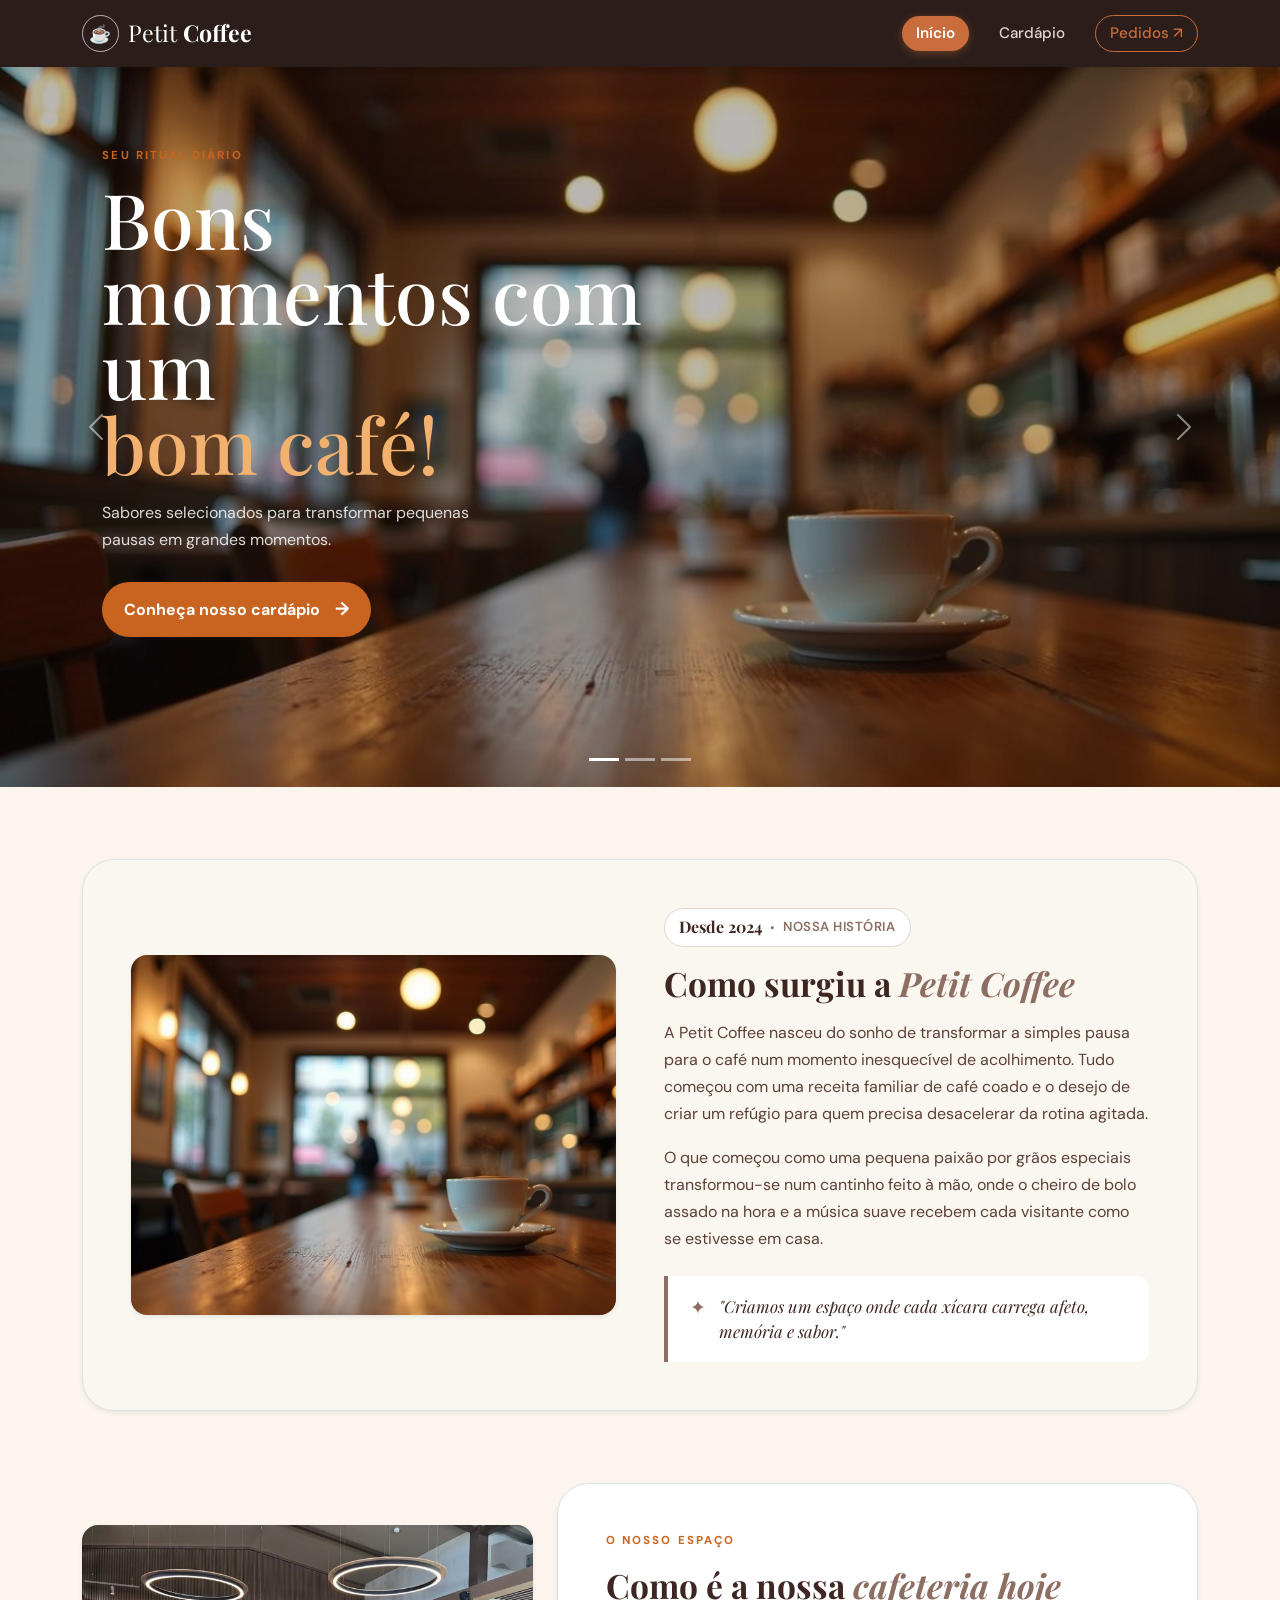
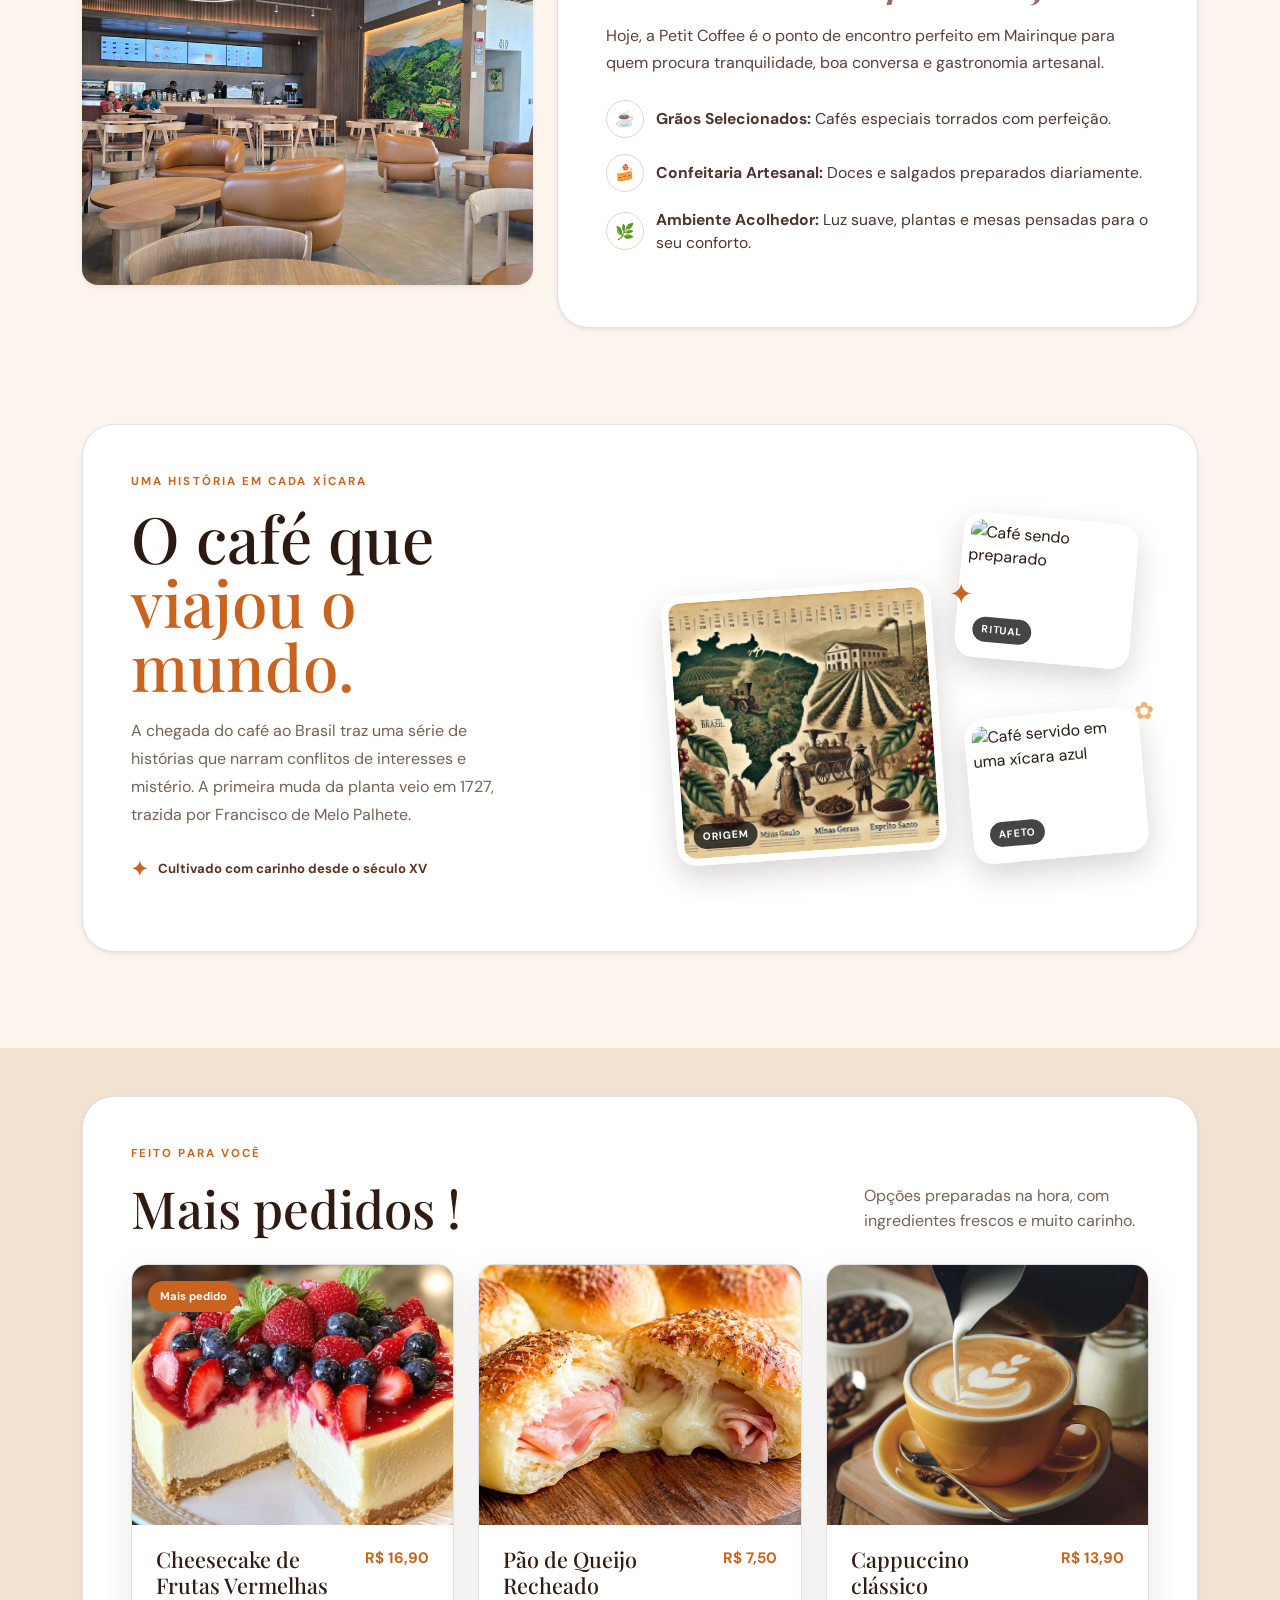
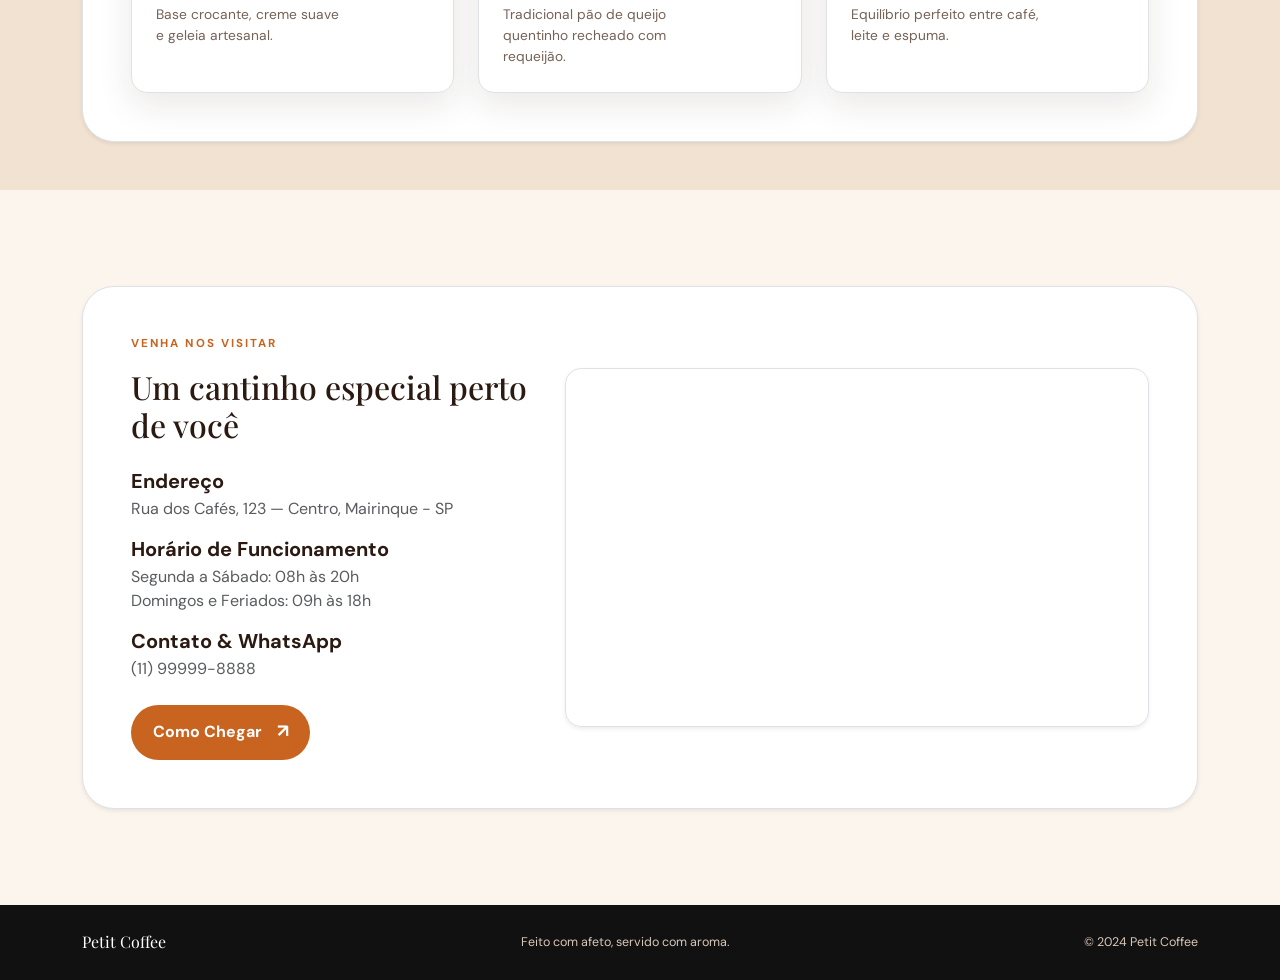
==== commit 04547815: "att" ====
--- a/src/main/resources/index.html
+++ b/src/main/resources/index.html
@@ -35,7 +35,7 @@
                             <a class="nav-link nav-btn" href="./cardapio.html">Cardápio</a>
                         </li>
                         <li class="nav-item">
-                            <a class="nav-link nav-btn order-btn" href="./pedido.html">Fazer Pedido <span aria-hidden="true">↗</span></a>
+                            <a class="nav-link nav-btn order-btn" href="./pedido.html">Pedidos <span aria-hidden="true">↗</span></a>
                         </li>
                     </ul>
                 </div>
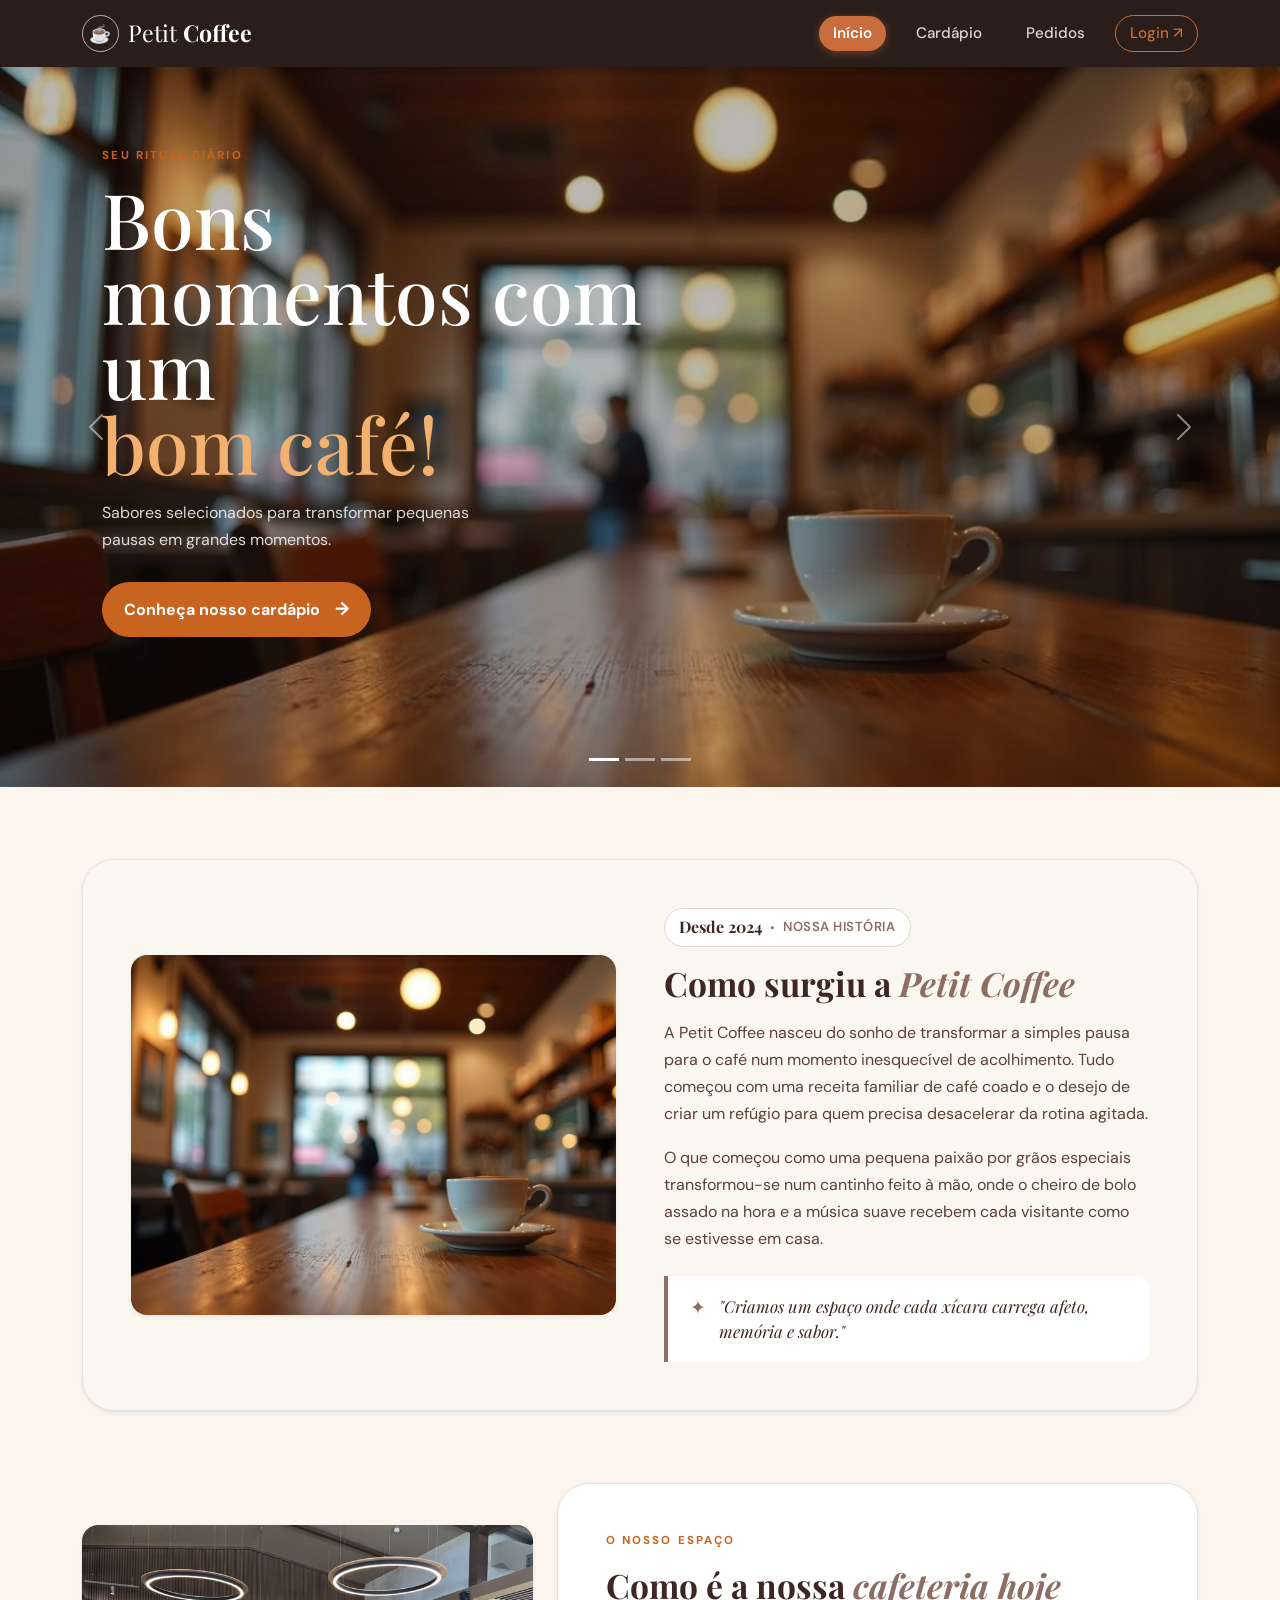
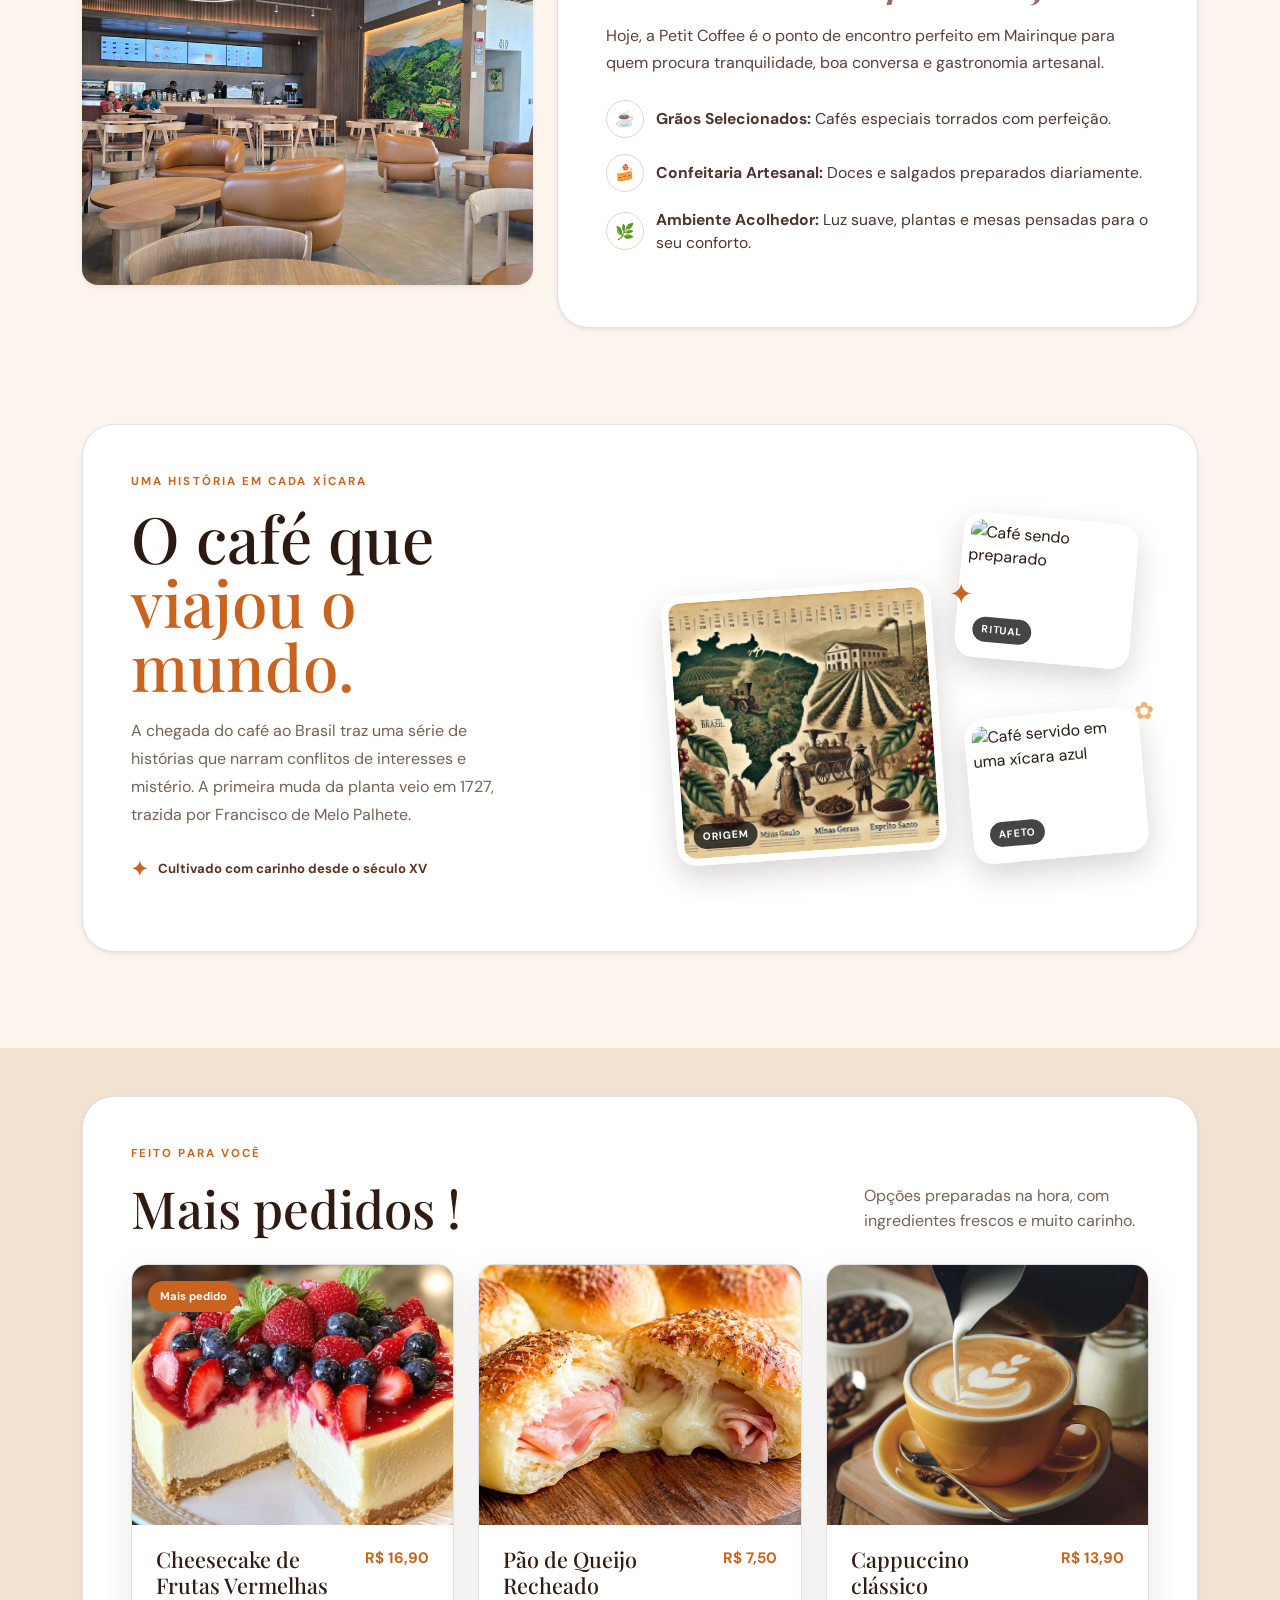
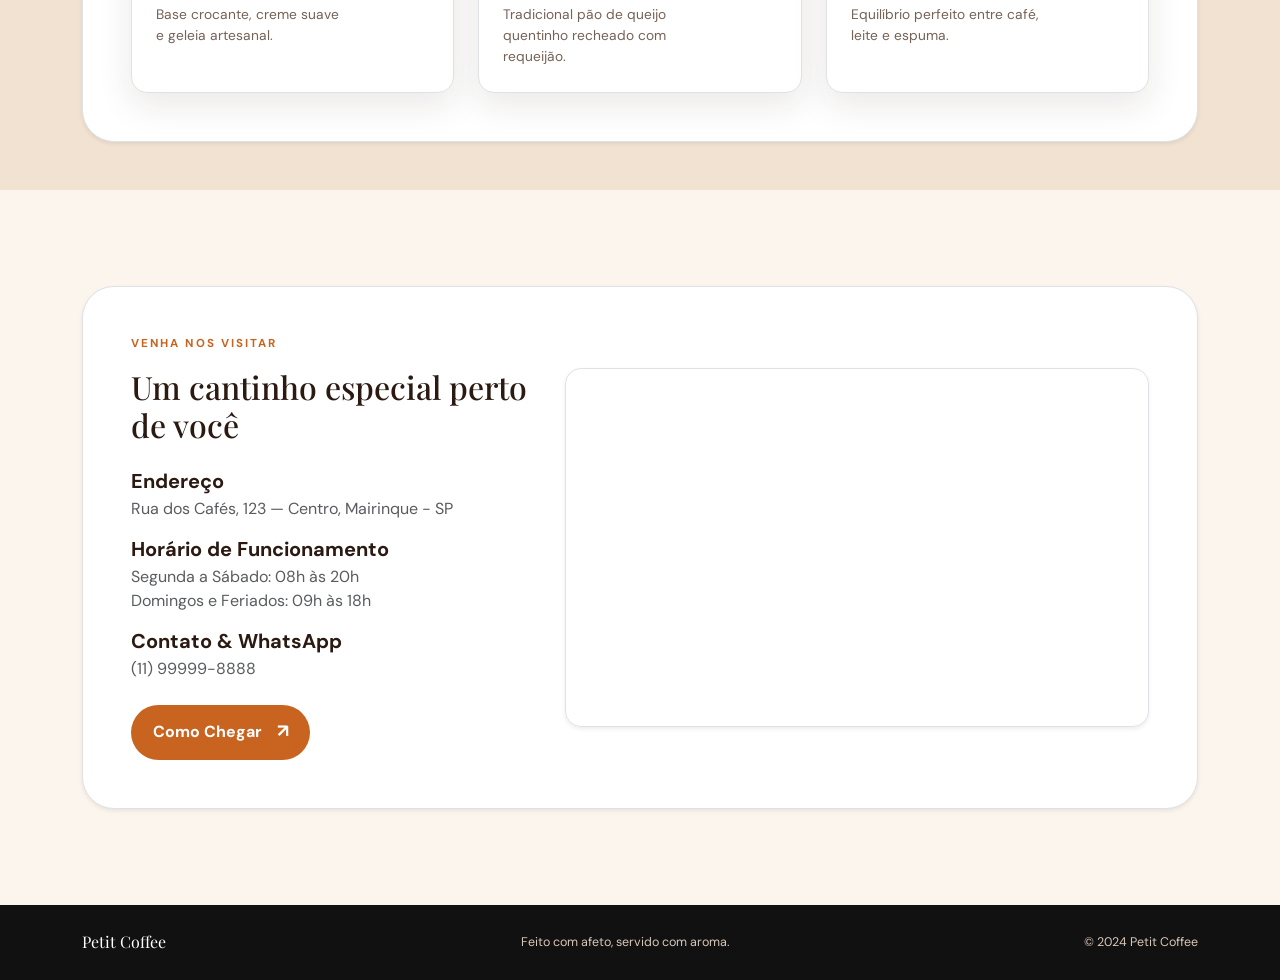
==== commit 00b80d17: "ATT" ====
--- a/src/main/resources/index.html
+++ b/src/main/resources/index.html
@@ -35,7 +35,11 @@
                             <a class="nav-link nav-btn" href="./cardapio.html">Cardápio</a>
                         </li>
                         <li class="nav-item">
-                            <a class="nav-link nav-btn order-btn" href="./pedido.html">Pedidos <span aria-hidden="true">↗</span></a>
+                            <a class="nav-link nav-btn " href="./pedido.html">Pedidos </a>
+                        </li>
+                        <li class="nav-item nav-auth-item">
+                            <!-- Injetado dinamicamente via auth.js -->
+                            <a class="nav-link nav-btn order-btn" href="./login.html">Login <span aria-hidden="true">↗</span></a>
                         </li>
                     </ul>
                 </div>
--- a/src/main/resources/static/css/pedido.css
+++ b/src/main/resources/static/css/pedido.css
@@ -1,6 +1,8 @@
+/* --- VARIÁVEIS DE CORES E TEMA --- */
 :root {
     --brown-950: #21130d;
     --brown-900: #2f1b12;
+    --brown-800: #2b1e1a;
     --brown-700: #5a3423;
     --brown-500: #8a5a3b;
     --orange-600: #c8641f;
@@ -15,25 +17,400 @@
     --border: #e4d4c4;
 }
 
-* { box-sizing: border-box; }
-html { scroll-behavior: smooth; }
-body { margin: 0; color: var(--text); background: var(--beige-100); font-family: 'DM Sans', sans-serif; }
-.pedido-header { width: 100%; padding: 1.1rem 0; color: var(--white); background: var(--brown-950); }
-.header-container, .pedido-container, .footer-container { width: min(1140px, calc(100% - 2rem)); margin: 0 auto; }
-.header-container { display: flex; align-items: center; justify-content: space-between; gap: 1rem; }
-.brand { display: flex; align-items: center; gap: .6rem; color: var(--white); font-family: 'Playfair Display', serif; font-size: 1.45rem; text-decoration: none; }.brand:hover { color: var(--orange-300); }
-.brand-icon { display: grid; place-items: center; width: 2.35rem; height: 2.35rem; border: 1px solid rgba(255,255,255,.65); border-radius: 50%; font-size: 1.1rem; }
-.back-link { color: #f1dfcc; font-size: .88rem; font-weight: 600; text-decoration: none; }.back-link:hover { color: var(--orange-300); }
-.pedido-page { padding: 5rem 0 6rem; background: radial-gradient(circle at 8% 15%, rgba(223,123,47,.1), transparent 25rem), var(--beige-100); }
-.pedido-container { display: grid; grid-template-columns: minmax(260px,.78fr) minmax(450px,1.22fr); align-items: start; gap: 5rem; }
-.pedido-intro { position: sticky; top: 2rem; padding-top: 2rem; }.eyebrow { display: block; margin-bottom: 1rem; color: var(--orange-600); font-size: .72rem; font-weight: 700; letter-spacing: .18em; text-transform: uppercase; }
-.pedido-intro h1 { margin: 0; color: var(--brown-950); font-family: 'Playfair Display', serif; font-size: clamp(2.7rem,5vw,4.8rem); line-height: .98; }.pedido-intro h1 em { color: var(--orange-600); font-style: normal; }
-.pedido-intro > p { max-width: 390px; margin: 1.5rem 0 2rem; color: var(--muted); font-size: 1rem; line-height: 1.75; }
-.intro-benefits { display: grid; gap: 1.15rem; }.benefit-item { display: flex; align-items: center; gap: .9rem; }.benefit-icon { display: grid; flex: 0 0 auto; place-items: center; width: 2.8rem; height: 2.8rem; color: var(--orange-600); background: var(--white); border: 1px solid var(--border); border-radius: .8rem; font-size: 1.2rem; box-shadow: 0 6px 18px rgba(47,27,18,.08); }.benefit-item strong,.benefit-item small { display: block; }.benefit-item strong { margin-bottom: .15rem; font-size: .9rem; }.benefit-item small { color: var(--muted); font-size: .78rem; }
-.pedido-form { padding: 2.2rem; background: var(--white); border: 1px solid var(--border); border-radius: 1.3rem; box-shadow: 0 18px 50px rgba(47,27,18,.12); }.form-header { display: flex; align-items: flex-start; gap: .9rem; margin-bottom: 1.5rem; }.form-number { display: grid; flex: 0 0 auto; place-items: center; width: 2.15rem; height: 2.15rem; color: var(--white); background: var(--orange-600); border-radius: 50%; font-size: .75rem; font-weight: 700; }.form-header h2 { margin: .1rem 0 .2rem; color: var(--brown-950); font-family: 'Playfair Display',serif; font-size: 1.45rem; }.form-header p { margin: 0; color: var(--muted); font-size: .83rem; }
-.form-grid { display: grid; grid-template-columns: repeat(2,minmax(0,1fr)); gap: 1rem; }.form-group { display: flex; flex-direction: column; gap: .45rem; }.full-width { grid-column: 1/-1; }.form-group label { color: var(--brown-700); font-size: .82rem; font-weight: 700; }.form-group input,.form-group select,.form-group textarea { width: 100%; padding: .85rem .95rem; color: var(--text); background: #fffdfa; border: 1px solid var(--border); border-radius: .65rem; font: inherit; font-size: .88rem; outline: none; transition: border-color .2s,box-shadow .2s,background .2s; }.form-group textarea { min-height: 100px; resize: vertical; }.form-group input::placeholder,.form-group textarea::placeholder { color: #aa9585; }.form-group input:focus,.form-group select:focus,.form-group textarea:focus { background: var(--white); border-color: var(--orange-600); box-shadow: 0 0 0 3px rgba(200,100,31,.14); }
-.form-divider { height: 1px; margin: 2.2rem 0; background: var(--border); }.terms-checkbox { display: flex; align-items: flex-start; gap: .65rem; margin-top: 1.6rem; color: var(--muted); font-size: .78rem; line-height: 1.5; cursor: pointer; }.terms-checkbox input { width: 1rem; height: 1rem; margin-top: .15rem; accent-color: var(--orange-600); }
-.submit-button { display: flex; align-items: center; justify-content: center; width: 100%; gap: .8rem; margin-top: 1.4rem; padding: 1rem 1.2rem; color: var(--white); background: linear-gradient(135deg,var(--orange-600),var(--brown-700)); border: 0; border-radius: 2rem; font: inherit; font-weight: 700; cursor: pointer; transition: transform .2s,box-shadow .2s,background .2s; }.submit-button span { font-size: 1.2rem; transition: transform .2s; }.submit-button:hover { background: linear-gradient(135deg,var(--brown-700),var(--brown-950)); box-shadow: 0 12px 25px rgba(90,52,35,.25); transform: translateY(-2px); }.submit-button:hover span { transform: translateX(4px); }.form-notice { margin: 1rem 0 0; color: #947e6d; font-size: .73rem; line-height: 1.5; text-align: center; }
-.pedido-footer { padding: 1.5rem 0; color: #dbcbbb; background: var(--black); font-size: .78rem; }.footer-container { display: flex; align-items: center; justify-content: space-between; gap: 1rem; }.footer-brand { color: var(--white); font-family: 'Playfair Display',serif; font-size: 1rem; }
-@media (max-width:900px) { .pedido-container { grid-template-columns: 1fr; gap: 2.5rem; }.pedido-intro { position: static; padding-top: 0; }.pedido-intro > p { max-width: 600px; }.intro-benefits { grid-template-columns: repeat(3,1fr); }.benefit-item { align-items: flex-start; flex-direction: column; gap: .55rem; } }
-@media (max-width:600px) { .pedido-page { padding: 3.5rem 0 4rem; }.header-container { align-items: flex-start; flex-direction: column; }.back-link { font-size: .8rem; }.pedido-intro h1 { font-size: 3rem; }.intro-benefits { grid-template-columns: 1fr; }.benefit-item { align-items: center; flex-direction: row; }.pedido-form { padding: 1.3rem; border-radius: 1rem; }.form-grid { grid-template-columns: 1fr; }.full-width { grid-column: auto; }.footer-container { align-items: flex-start; flex-direction: column; gap: .65rem; } }
+/* --- RESET & BASE --- */
+* {
+    box-sizing: border-box;
+}
+
+html {
+    scroll-behavior: smooth;
+}
+
+body {
+    margin: 0;
+    color: var(--text);
+    background: var(--beige-100);
+    font-family: 'DM Sans', sans-serif;
+}
+
+/* --- CABEÇALHO DA PÁGINA (HEADER) --- */
+.pedido-header {
+    position: sticky;
+    top: 0;
+    z-index: 1000;
+    background-color: var(--brown-800);
+    padding: 1rem 0;
+    box-shadow: 0 4px 12px rgba(0, 0, 0, 0.15);
+}
+
+.header-container {
+    max-width: 1200px;
+    margin: 0 auto;
+    padding: 0 1.5rem;
+    display: flex;
+    align-items: center;
+    justify-content: space-between;
+}
+
+.brand {
+    display: flex;
+    align-items: center;
+    gap: 0.5rem;
+    color: var(--white);
+    font-size: 1.25rem;
+    text-decoration: none;
+}
+
+.brand-icon {
+    font-size: 1.4rem;
+}
+
+.back-link {
+    color: #f1dfcc;
+    font-size: 0.88rem;
+    font-weight: 600;
+    text-decoration: none;
+    transition: color 0.2s ease;
+}
+
+.back-link:hover {
+    color: var(--orange-300);
+}
+
+/* --- SECÇÃO PRINCIPAL DE PEDIDOS --- */
+.pedido-page {
+    padding: 4rem 0 6rem;
+    background: radial-gradient(circle at 8% 15%, rgba(223,123,47,.1), transparent 25rem), var(--beige-100);
+}
+
+.pedido-container {
+    max-width: 1200px;
+    margin: 0 auto;
+    padding: 0 1.5rem;
+    display: grid;
+    grid-template-columns: minmax(280px, 0.8fr) minmax(400px, 1.2fr);
+    align-items: start;
+    gap: 4rem;
+}
+
+/* BANNER ESQUERDO / INTRODUÇÃO */
+.pedido-intro {
+    position: sticky;
+    top: 5rem;
+    padding-top: 1rem;
+}
+
+.eyebrow {
+    display: block;
+    margin-bottom: 1rem;
+    color: var(--orange-600);
+    font-size: 0.72rem;
+    font-weight: 700;
+    letter-spacing: 0.18em;
+    text-transform: uppercase;
+}
+
+.pedido-intro h1 {
+    margin: 0;
+    color: var(--brown-950);
+    font-family: 'Playfair Display', serif;
+    font-size: clamp(2.5rem, 4vw, 4.2rem);
+    line-height: 1.05;
+}
+
+.pedido-intro h1 em {
+    color: var(--orange-600);
+    font-style: normal;
+}
+
+.pedido-intro > p {
+    max-width: 390px;
+    margin: 1.5rem 0 2rem;
+    color: var(--muted);
+    font-size: 1rem;
+    line-height: 1.75;
+}
+
+.intro-benefits {
+    display: grid;
+    gap: 1.15rem;
+}
+
+.benefit-item {
+    display: flex;
+    align-items: center;
+    gap: 0.9rem;
+}
+
+.benefit-icon {
+    display: grid;
+    flex: 0 0 auto;
+    place-items: center;
+    width: 2.8rem;
+    height: 2.8rem;
+    color: var(--orange-600);
+    background: var(--white);
+    border: 1px solid var(--border);
+    border-radius: 0.8rem;
+    font-size: 1.2rem;
+    box-shadow: 0 6px 18px rgba(47, 27, 18, 0.08);
+}
+
+.benefit-item strong,
+.benefit-item small {
+    display: block;
+}
+
+.benefit-item strong {
+    margin-bottom: 0.15rem;
+    font-size: 0.9rem;
+}
+
+.benefit-item small {
+    color: var(--muted);
+    font-size: 0.78rem;
+}
+
+/* --- FORMULÁRIO --- */
+.pedido-form {
+    padding: 2.5rem;
+    background: var(--white);
+    border: 1px solid var(--border);
+    border-radius: 1.3rem;
+    box-shadow: 0 18px 50px rgba(47, 27, 18, 0.1);
+}
+
+.form-header {
+    display: flex;
+    align-items: flex-start;
+    gap: 0.9rem;
+    margin-bottom: 1.5rem;
+}
+
+.form-number {
+    display: grid;
+    flex: 0 0 auto;
+    place-items: center;
+    width: 2.15rem;
+    height: 2.15rem;
+    color: var(--white);
+    background: var(--orange-600);
+    border-radius: 50%;
+    font-size: 0.75rem;
+    font-weight: 700;
+}
+
+.form-header h2 {
+    margin: 0.1rem 0 0.2rem;
+    color: var(--brown-950);
+    font-family: 'Playfair Display', serif;
+    font-size: 1.45rem;
+}
+
+.form-header p {
+    margin: 0;
+    color: var(--muted);
+    font-size: 0.83rem;
+}
+
+.form-grid {
+    display: grid;
+    grid-template-columns: repeat(2, minmax(0, 1fr));
+    gap: 1.2rem;
+}
+
+.form-group {
+    display: flex;
+    flex-direction: column;
+    gap: 0.45rem;
+}
+
+.full-width {
+    grid-column: 1 / -1;
+}
+
+.form-group label {
+    color: var(--brown-700);
+    font-size: 0.82rem;
+    font-weight: 700;
+}
+
+.form-group input,
+.form-group select,
+.form-group textarea {
+    width: 100%;
+    padding: 0.85rem 0.95rem;
+    color: var(--text);
+    background: #fffdfa;
+    border: 1px solid var(--border);
+    border-radius: 0.65rem;
+    font: inherit;
+    font-size: 0.88rem;
+    outline: none;
+    transition: border-color 0.2s, box-shadow 0.2s, background 0.2s;
+}
+
+.form-group textarea {
+    min-height: 100px;
+    resize: vertical;
+}
+
+.form-group input::placeholder,
+.form-group textarea::placeholder {
+    color: #aa9585;
+}
+
+.form-group input:focus,
+.form-group select:focus,
+.form-group textarea:focus {
+    background: var(--white);
+    border-color: var(--orange-600);
+    box-shadow: 0 0 0 3px rgba(200, 100, 31, 0.14);
+}
+
+.form-divider {
+    height: 1px;
+    margin: 2.2rem 0;
+    background: var(--border);
+}
+
+/* CHECKBOX & BOTÃO DE SUBMISSÃO */
+.terms-checkbox {
+    display: flex;
+    align-items: flex-start;
+    gap: 0.65rem;
+    margin-top: 1.6rem;
+    color: var(--muted);
+    font-size: 0.78rem;
+    line-height: 1.5;
+    cursor: pointer;
+}
+
+.terms-checkbox input {
+    width: 1rem;
+    height: 1rem;
+    margin-top: 0.15rem;
+    accent-color: var(--orange-600);
+}
+
+.submit-button {
+    display: flex;
+    align-items: center;
+    justify-content: center;
+    width: 100%;
+    gap: 0.8rem;
+    margin-top: 1.4rem;
+    padding: 1rem 1.2rem;
+    color: var(--white);
+    background: linear-gradient(135deg, var(--orange-600), var(--brown-700));
+    border: 0;
+    border-radius: 2rem;
+    font: inherit;
+    font-weight: 700;
+    cursor: pointer;
+    transition: transform 0.2s, box-shadow 0.2s, background 0.2s;
+}
+
+.submit-button span {
+    font-size: 1.2rem;
+    transition: transform 0.2s;
+}
+
+.submit-button:hover {
+    background: linear-gradient(135deg, var(--brown-700), var(--brown-950));
+    box-shadow: 0 12px 25px rgba(90, 52, 35, 0.25);
+    transform: translateY(-2px);
+}
+
+.submit-button:hover span {
+    transform: translateX(4px);
+}
+
+.form-notice {
+    margin: 1rem 0 0;
+    color: #947e6d;
+    font-size: 0.73rem;
+    line-height: 1.5;
+    text-align: center;
+}
+
+/* --- RODAPÉ (FOOTER) --- */
+.pedido-footer {
+    padding: 2rem 0;
+    color: #dbcbbb;
+    background: var(--black);
+    font-size: 0.78rem;
+}
+
+.footer-container {
+    max-width: 1200px;
+    margin: 0 auto;
+    padding: 0 1.5rem;
+    display: flex;
+    align-items: center;
+    justify-content: space-between;
+    gap: 1rem;
+}
+
+.footer-brand {
+    color: var(--white);
+    font-family: 'Playfair Display', serif;
+    font-size: 1rem;
+}
+
+/* --- RESPONSIVIDADE (MEDIA QUERIES) --- */
+@media (max-width: 900px) {
+    .pedido-container {
+        grid-template-columns: 1fr;
+        gap: 2.5rem;
+    }
+
+    .pedido-intro {
+        position: static;
+        padding-top: 0;
+    }
+
+    .pedido-intro > p {
+        max-width: 100%;
+    }
+
+    .intro-benefits {
+        grid-template-columns: repeat(3, 1fr);
+    }
+
+    .benefit-item {
+        align-items: flex-start;
+        flex-direction: column;
+        gap: 0.55rem;
+    }
+}
+
+@media (max-width: 600px) {
+    .pedido-page {
+        padding: 2.5rem 0 4rem;
+    }
+
+    .intro-benefits {
+        grid-template-columns: 1fr;
+    }
+
+    .benefit-item {
+        align-items: center;
+        flex-direction: row;
+    }
+
+    .pedido-form {
+        padding: 1.5rem;
+        border-radius: 1rem;
+    }
+
+    .form-grid {
+        grid-template-columns: 1fr;
+    }
+
+    .footer-container {
+        align-items: flex-start;
+        flex-direction: column;
+        gap: 0.65rem;
+    }
+}
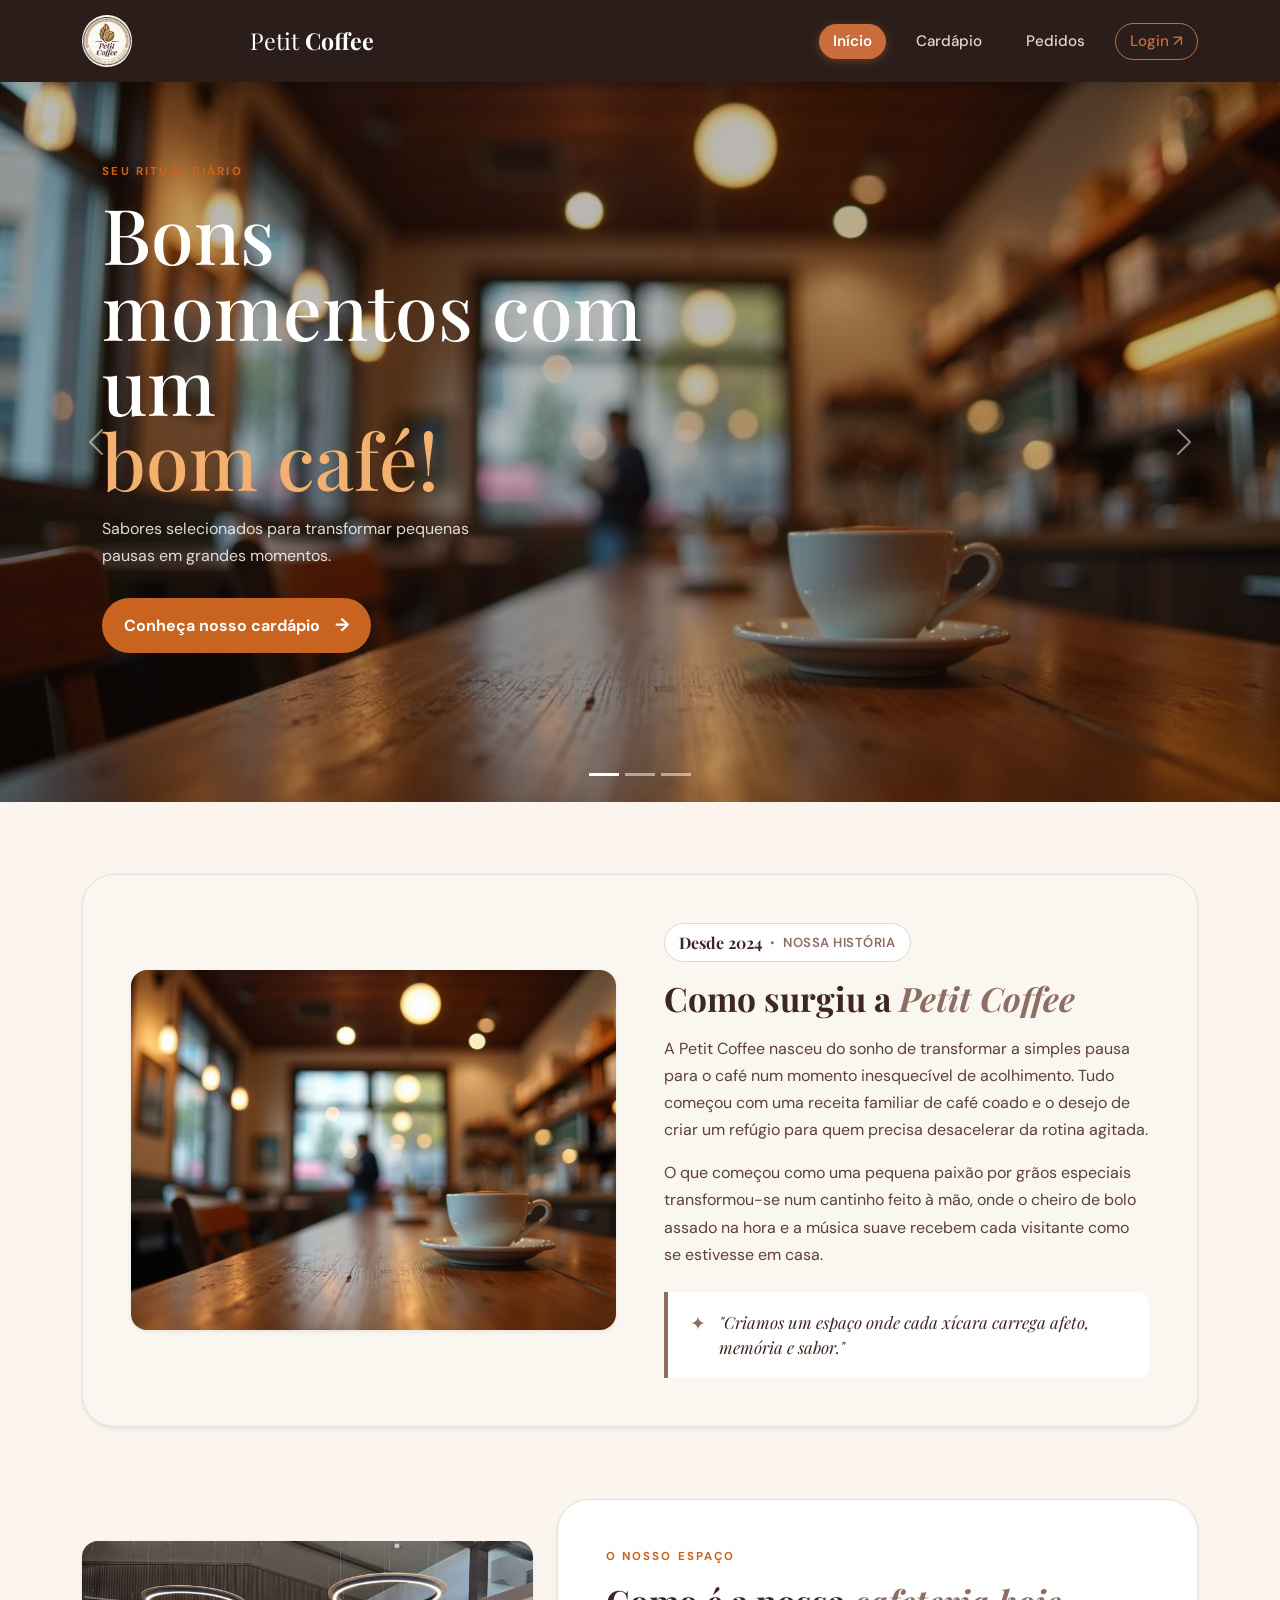
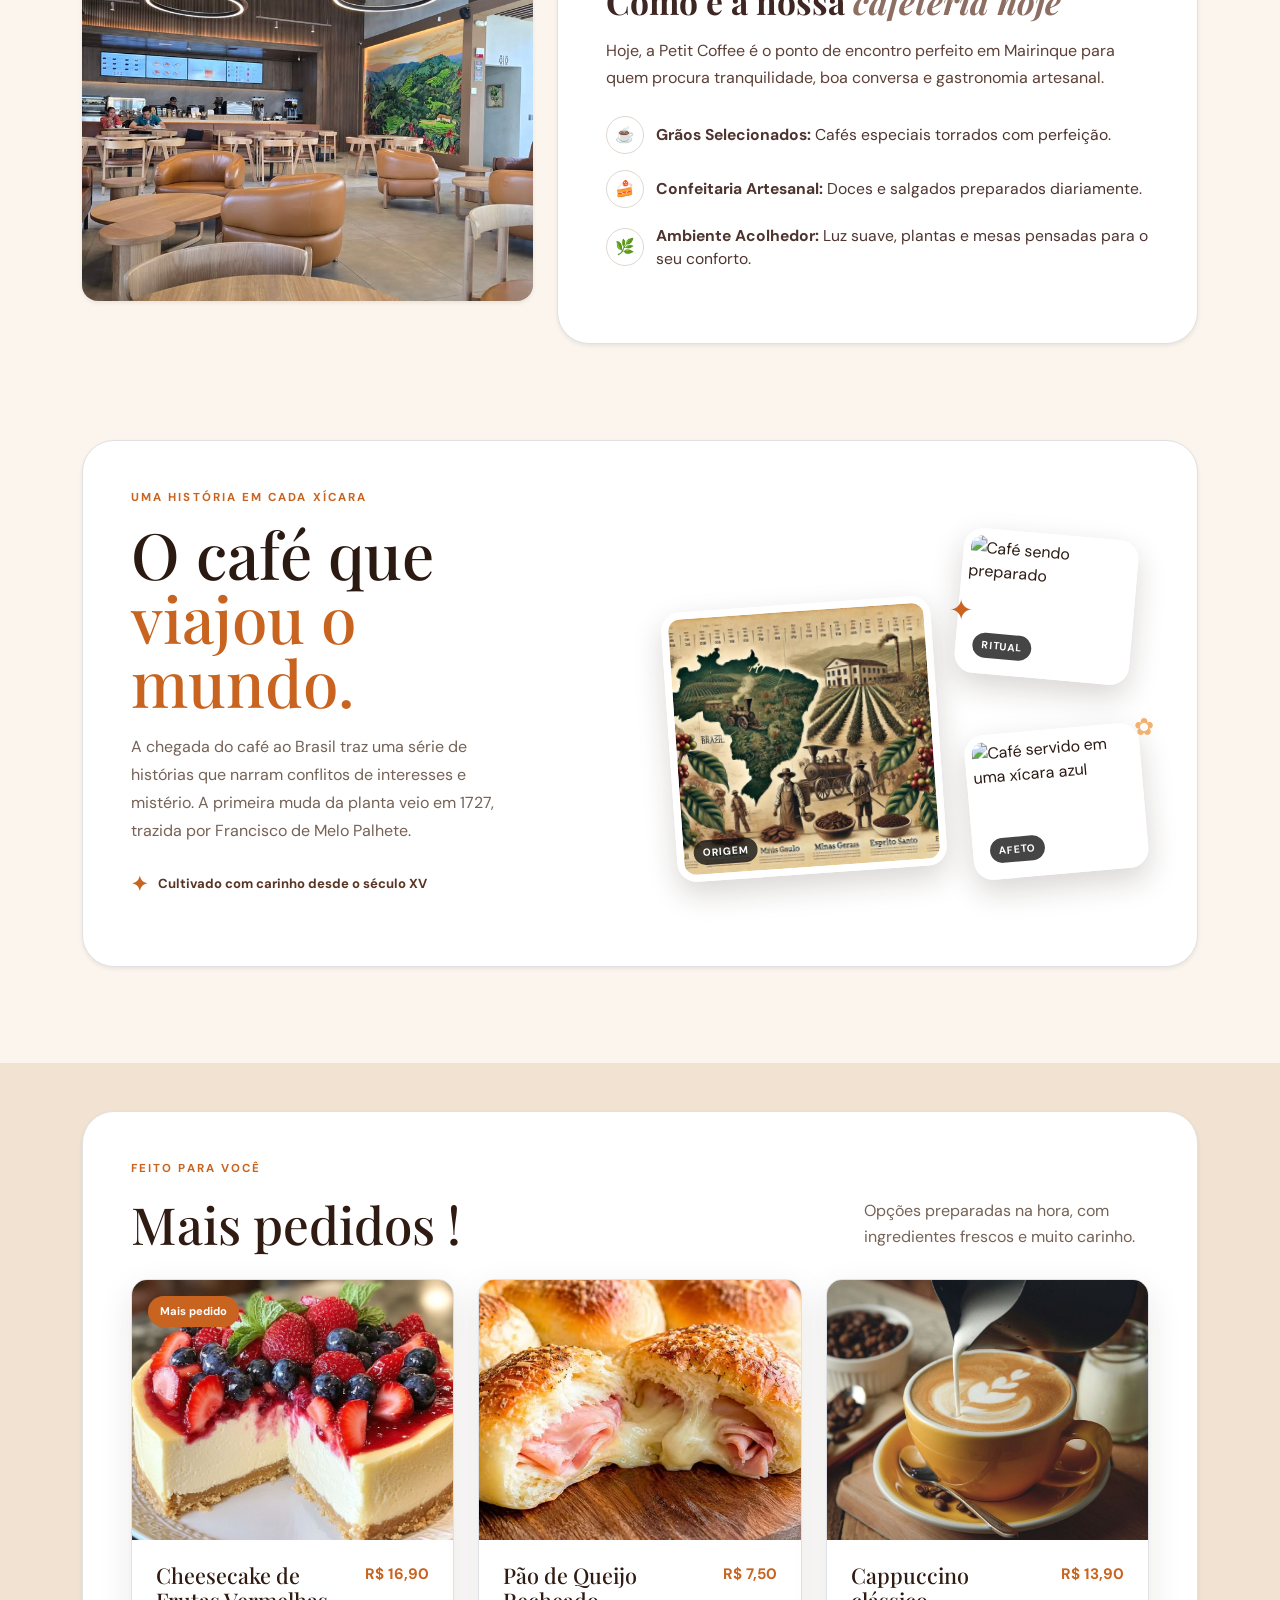
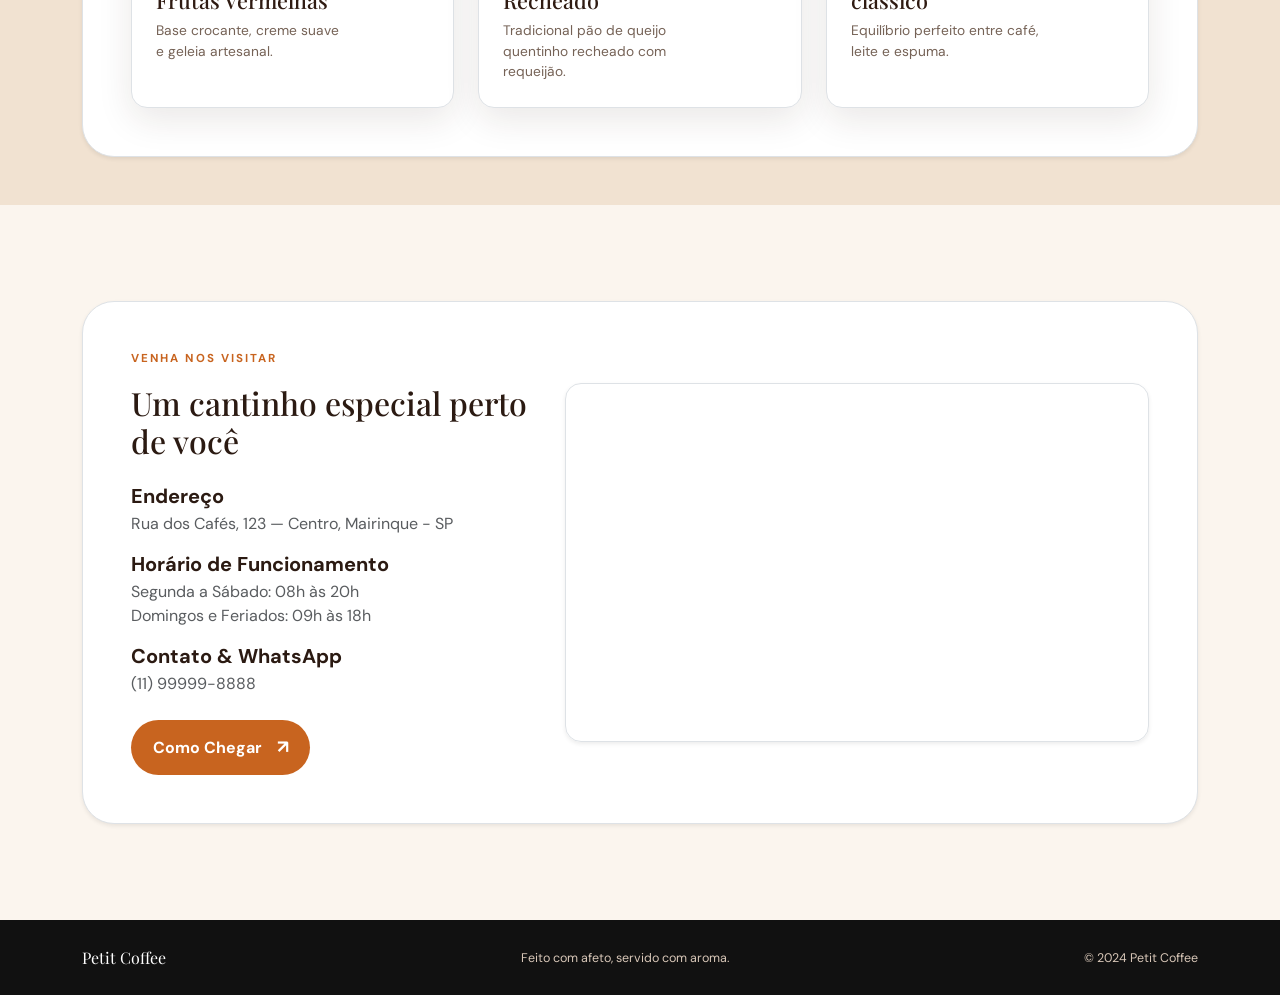
==== commit 9767481d: "att" ====
--- a/src/main/resources/index.html
+++ b/src/main/resources/index.html
@@ -22,7 +22,8 @@
         <nav class="navbar custom-nav" aria-label="Navegação principal">
             <div class="container d-flex align-items-center justify-content-between">
                 <a class="navbar-brand" href="./index.html" aria-label="Petit Coffee - início">
-                    <span class="brand-mark">☕</span>
+    <img src="./static/img/logooo.jpg" alt="Logo Petit Coffee" class="logo-img">
+
                     <span>Petit <strong>Coffee</strong></span>
                 </a>
 
--- a/src/main/resources/static/css/style.css
+++ b/src/main/resources/static/css/style.css
@@ -17,7 +17,14 @@
     --text: #2b1a12;
     --muted: #756256;
 }
-
+.logo-img {
+    display: block;
+    margin-left: auto;
+    margin-right: auto;
+    width: 50px;
+    height: auto;
+    border-radius: 50%;
+}
 * { 
     box-sizing: border-box; 
 }
--- a/src/main/resources/static/css/pedido.css
+++ b/src/main/resources/static/css/pedido.css
@@ -16,7 +16,14 @@
     --muted: #756256;
     --border: #e4d4c4;
 }
-
+.logo-img {
+    display: block;
+    margin-left: auto;
+    margin-right: 60%;
+    width: 50px;
+    height: auto;
+    border-radius: 50%;
+}
 /* --- RESET & BASE --- */
 * {
     box-sizing: border-box;
